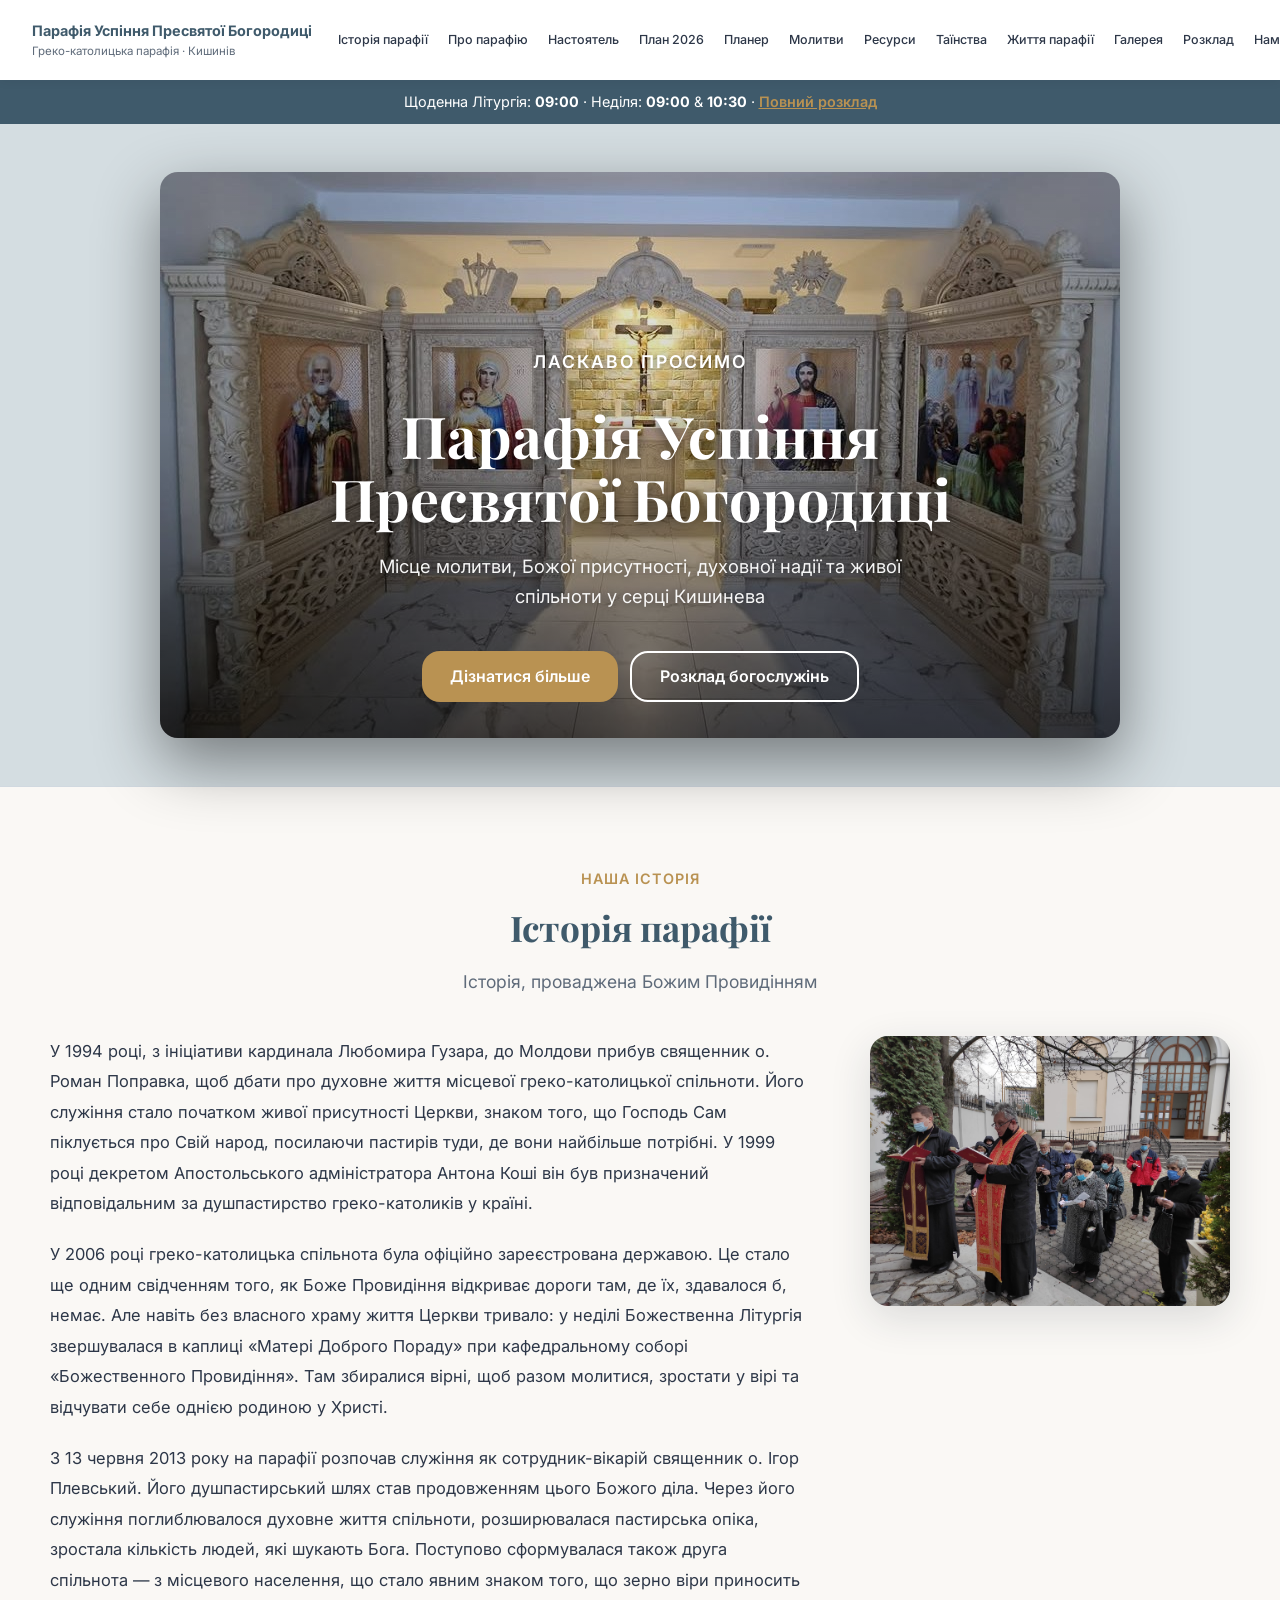
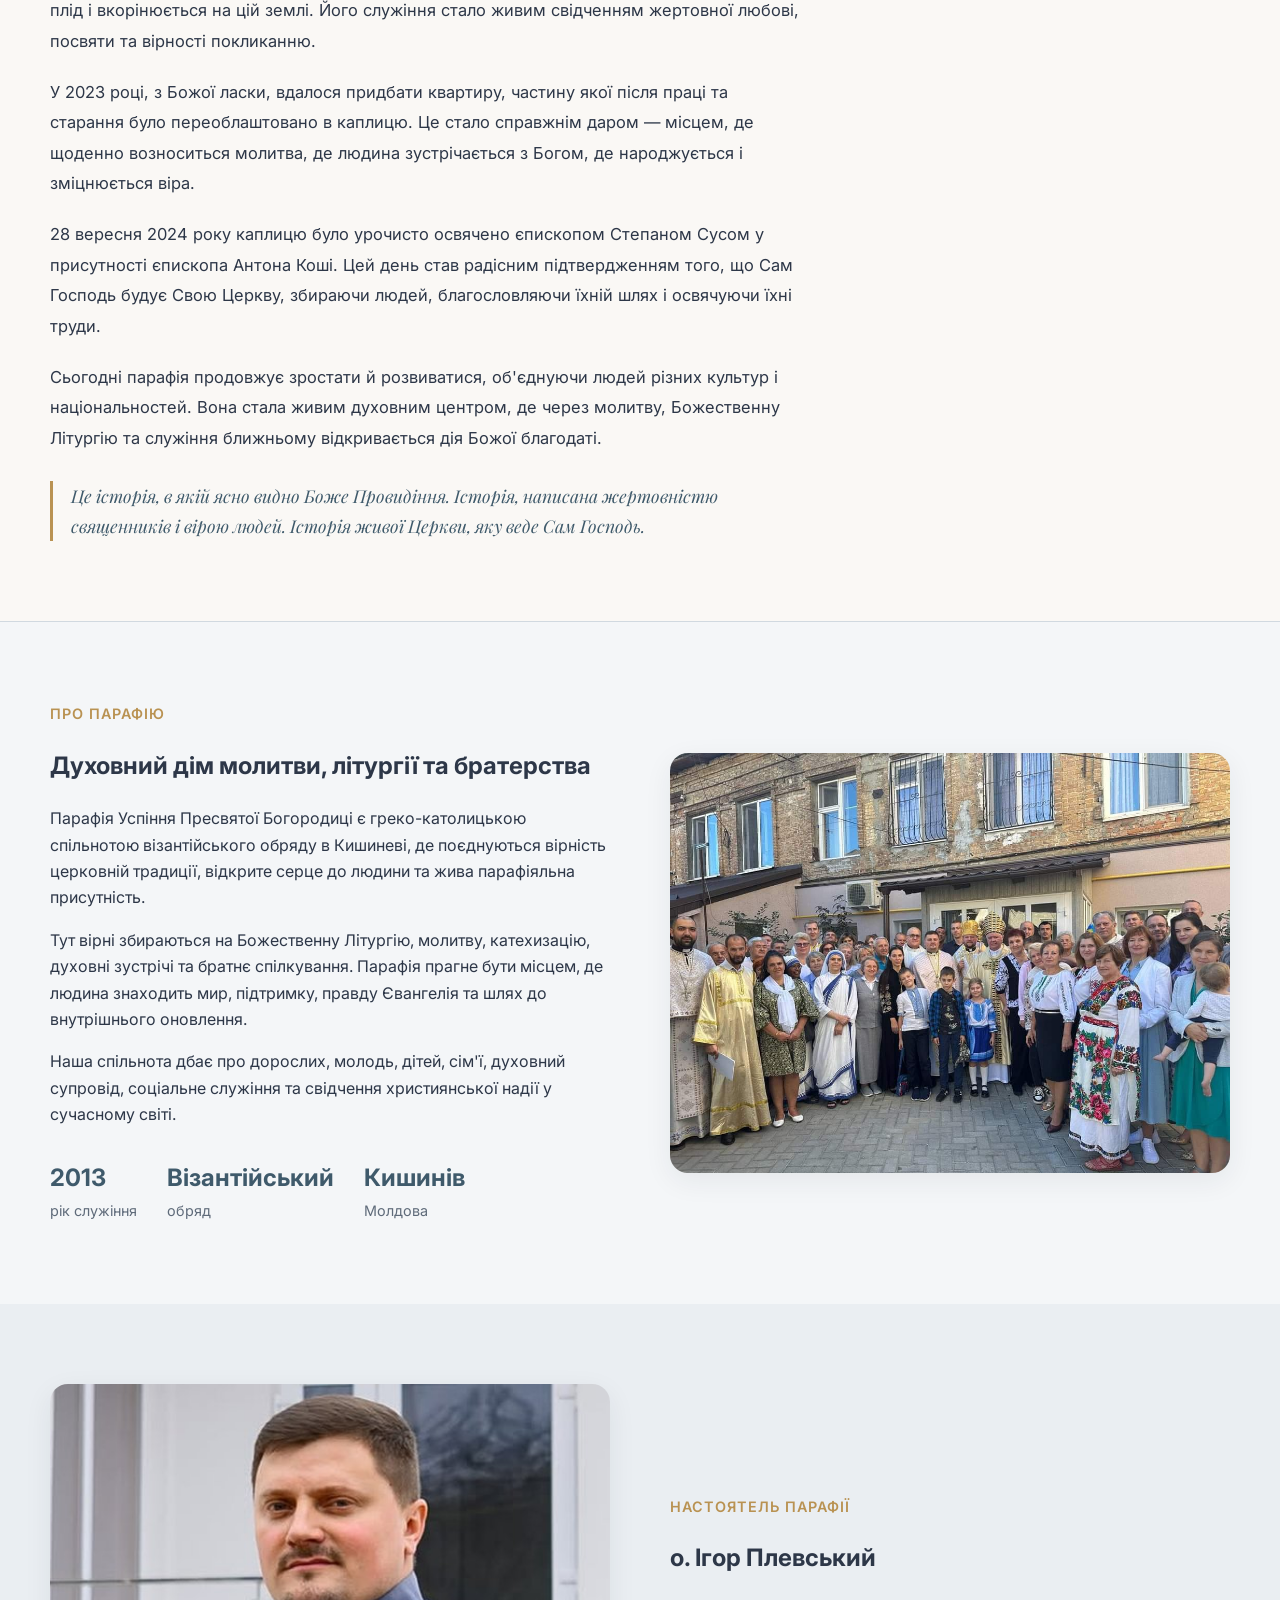
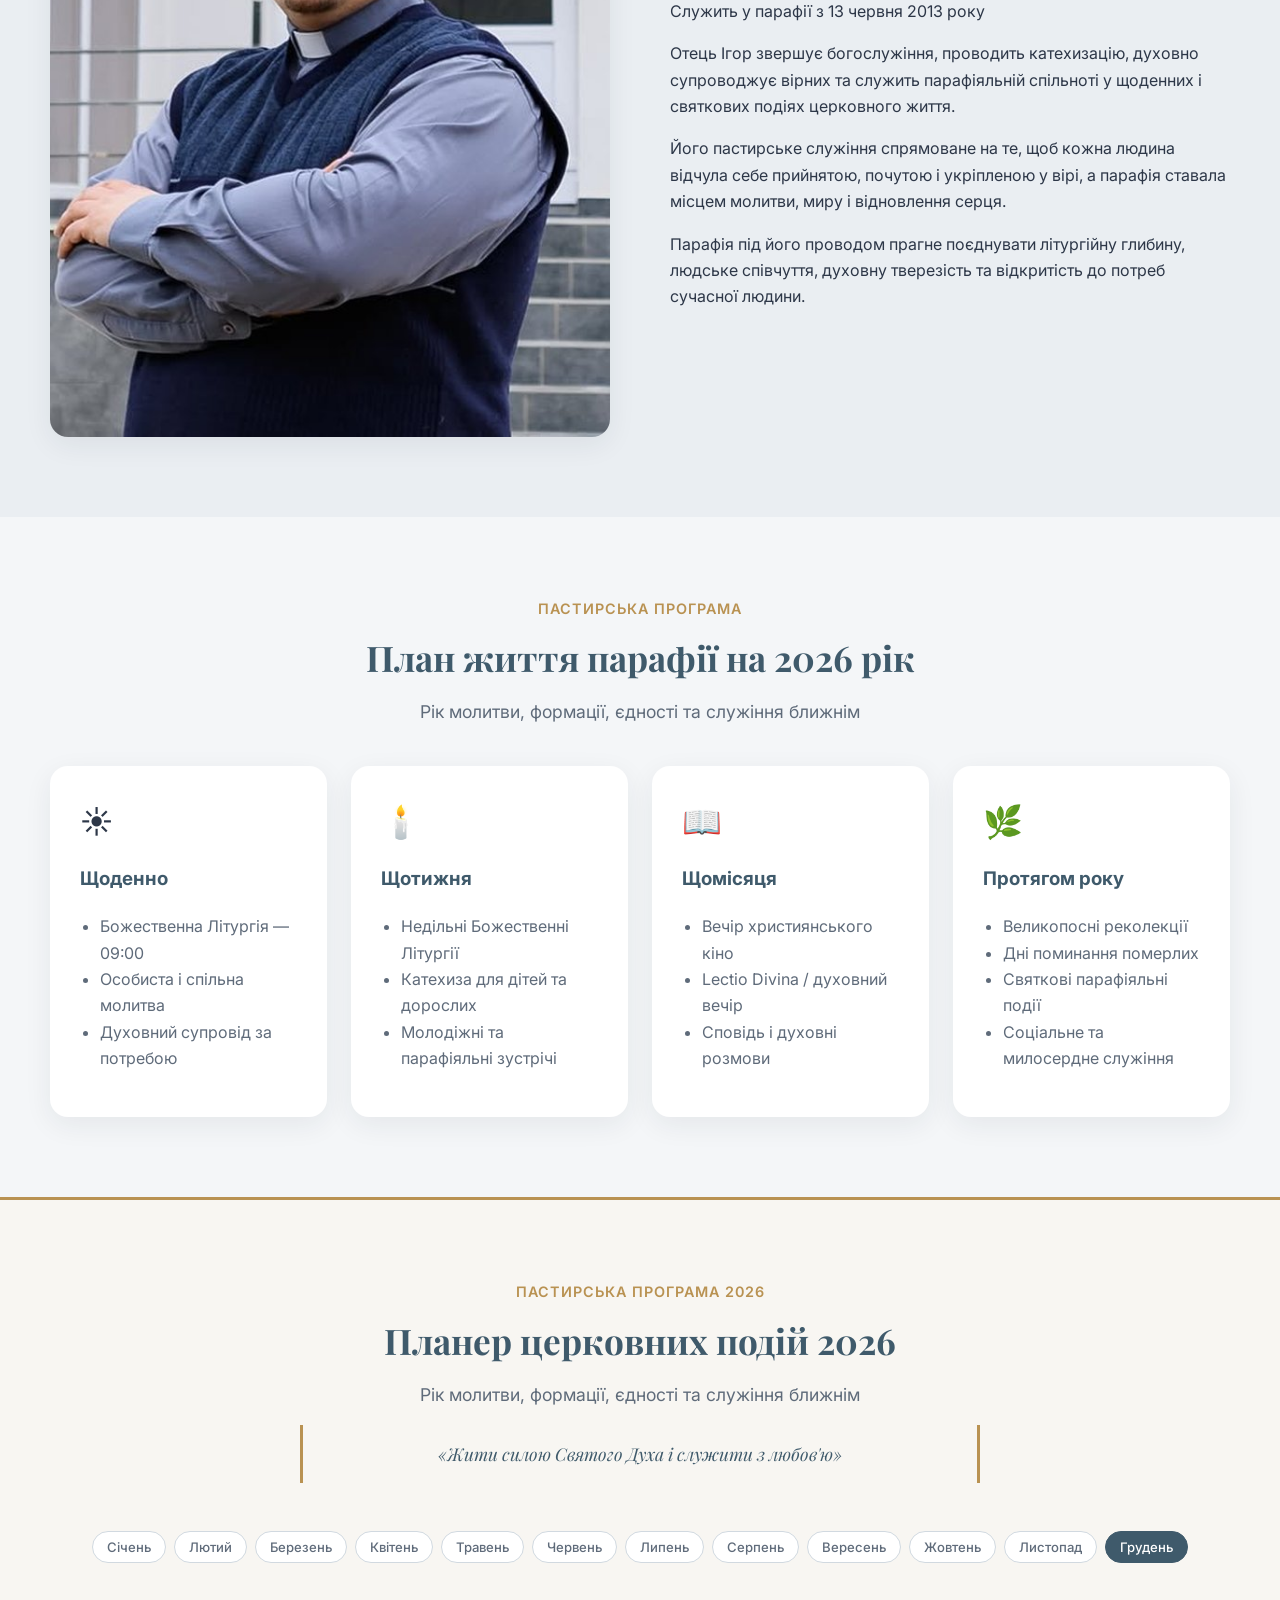
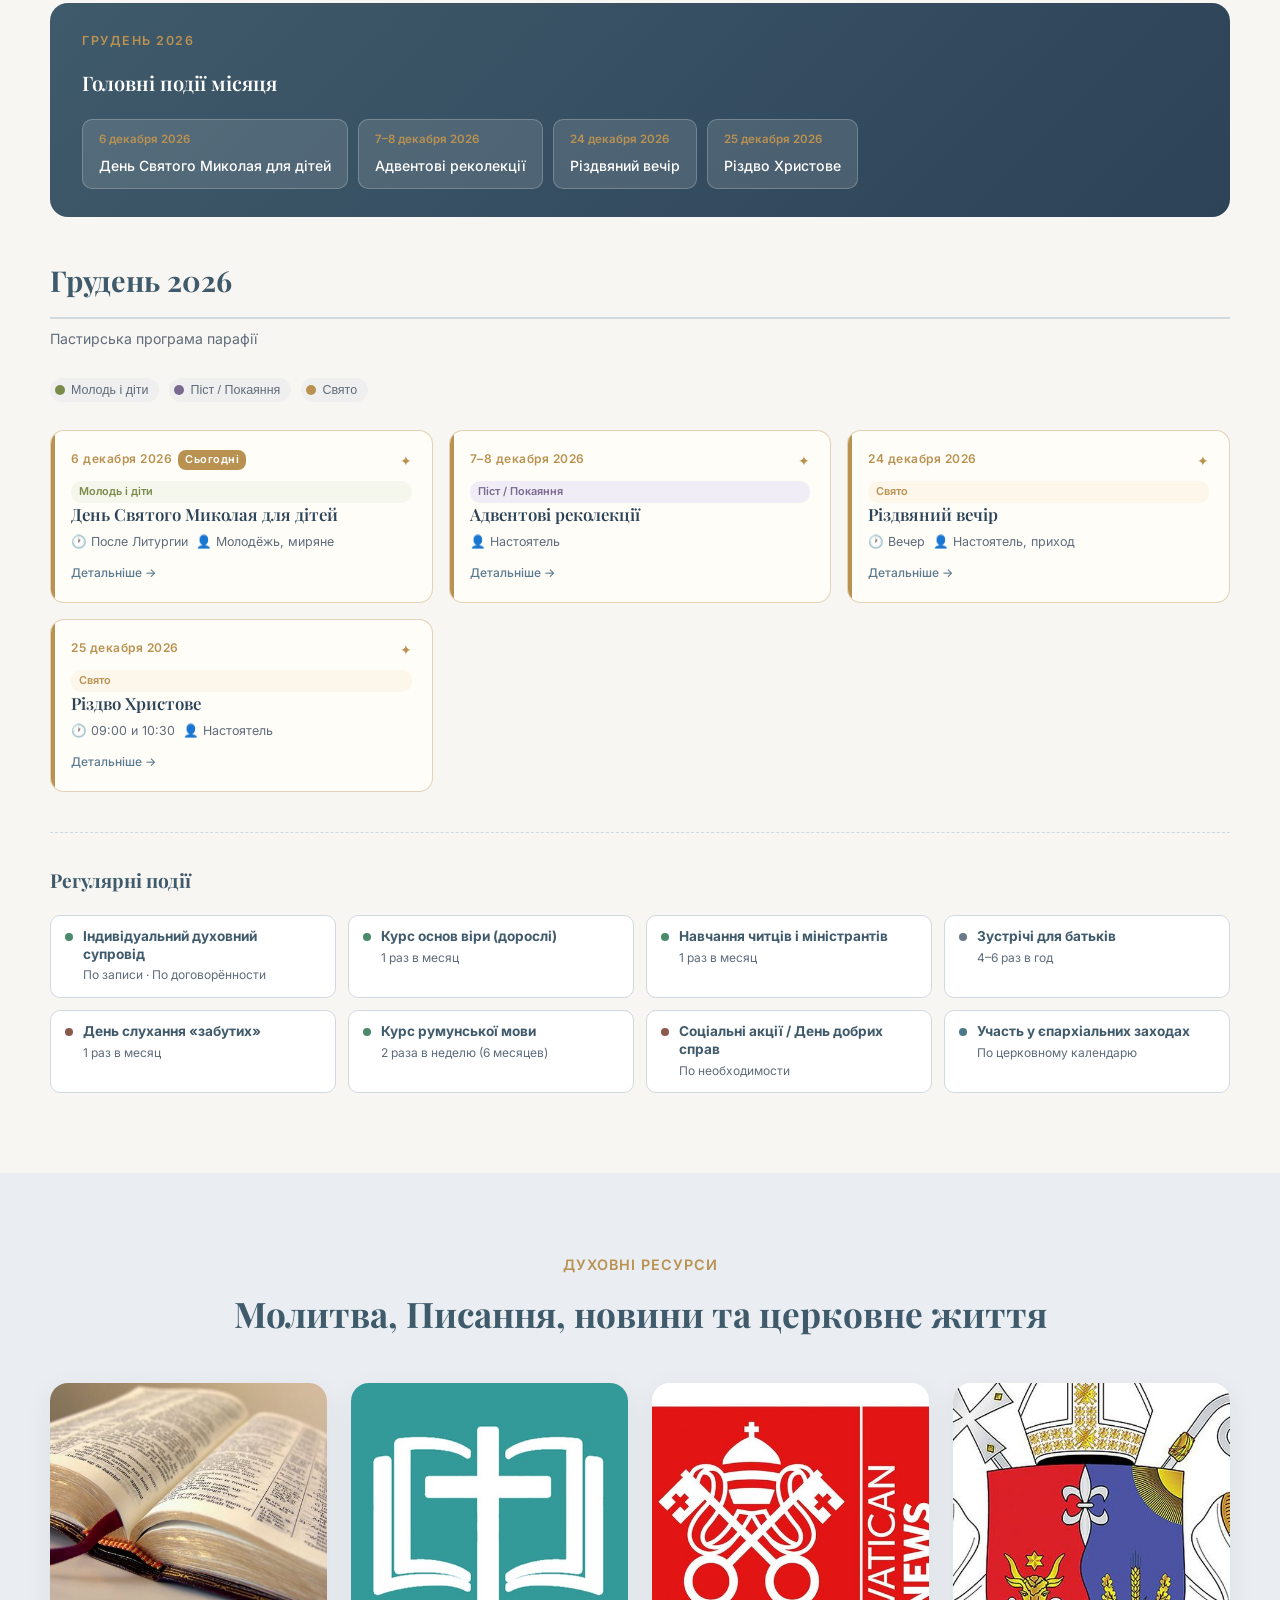
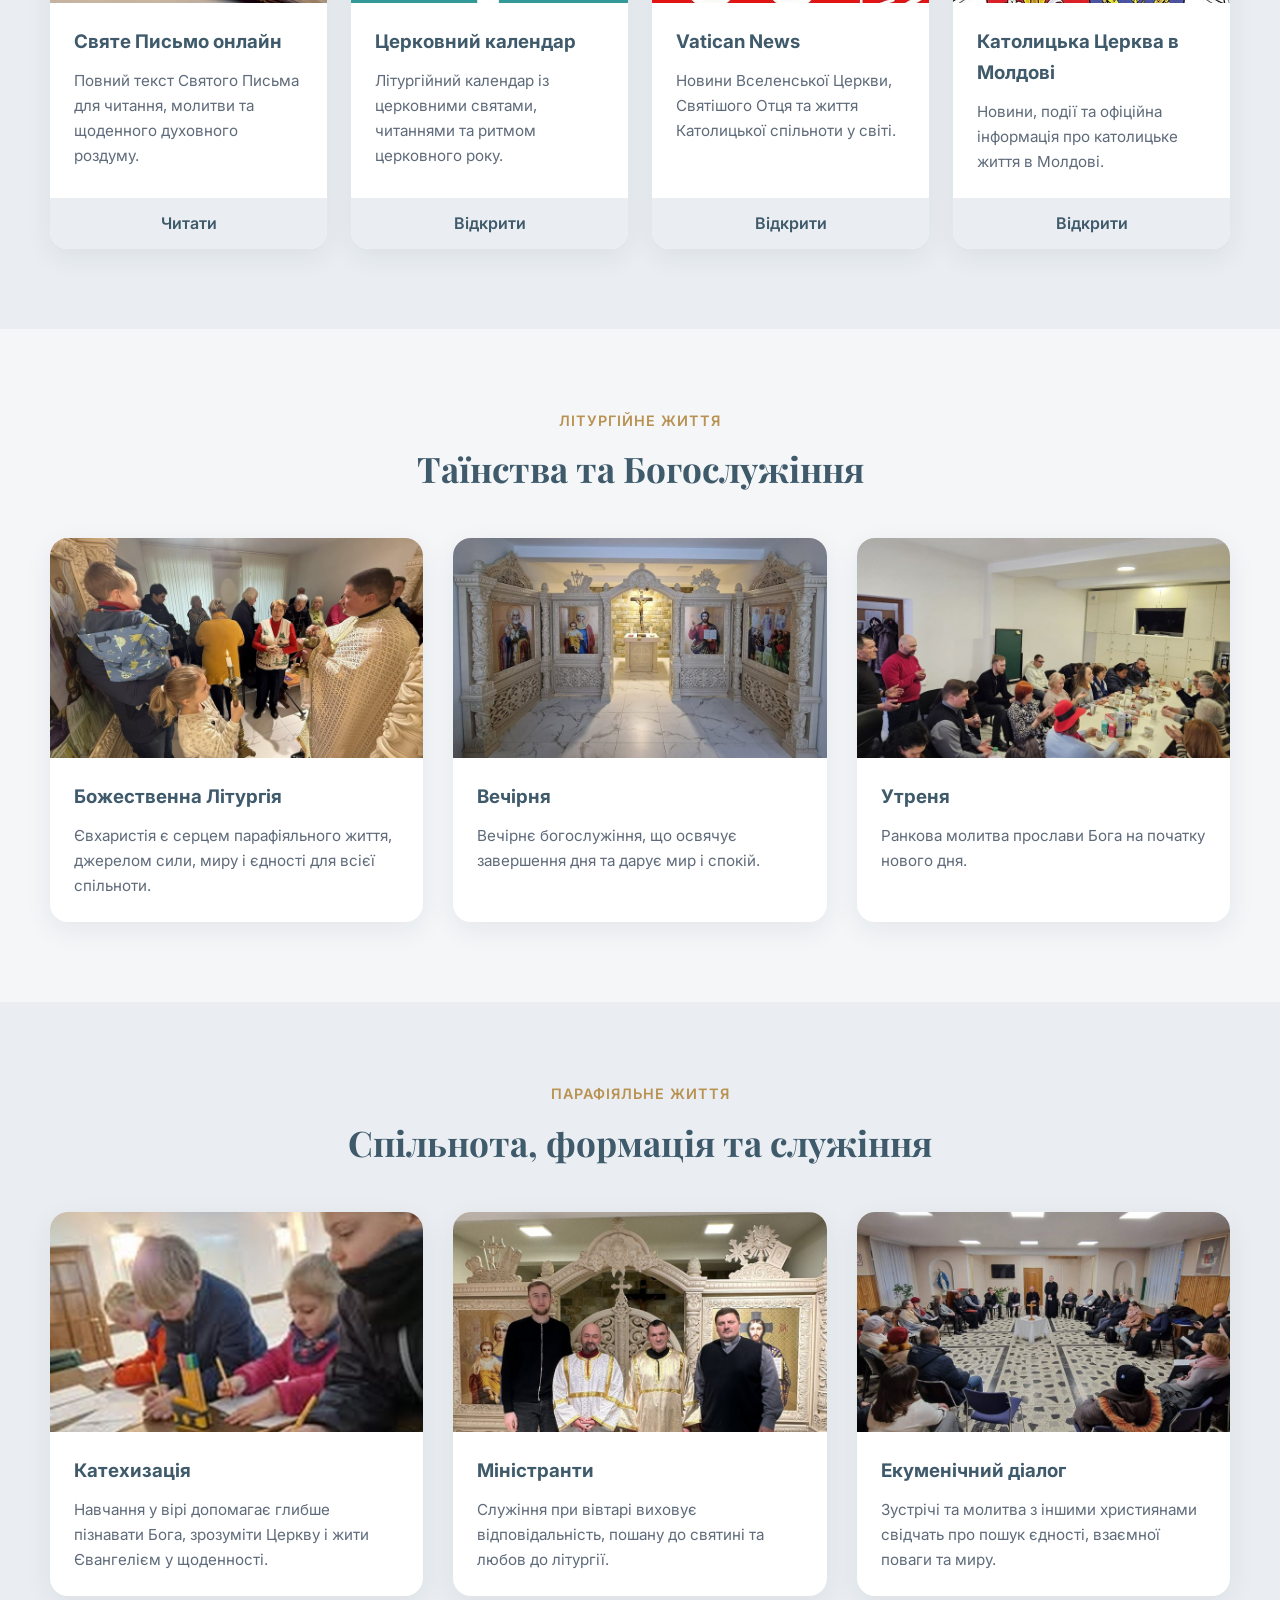
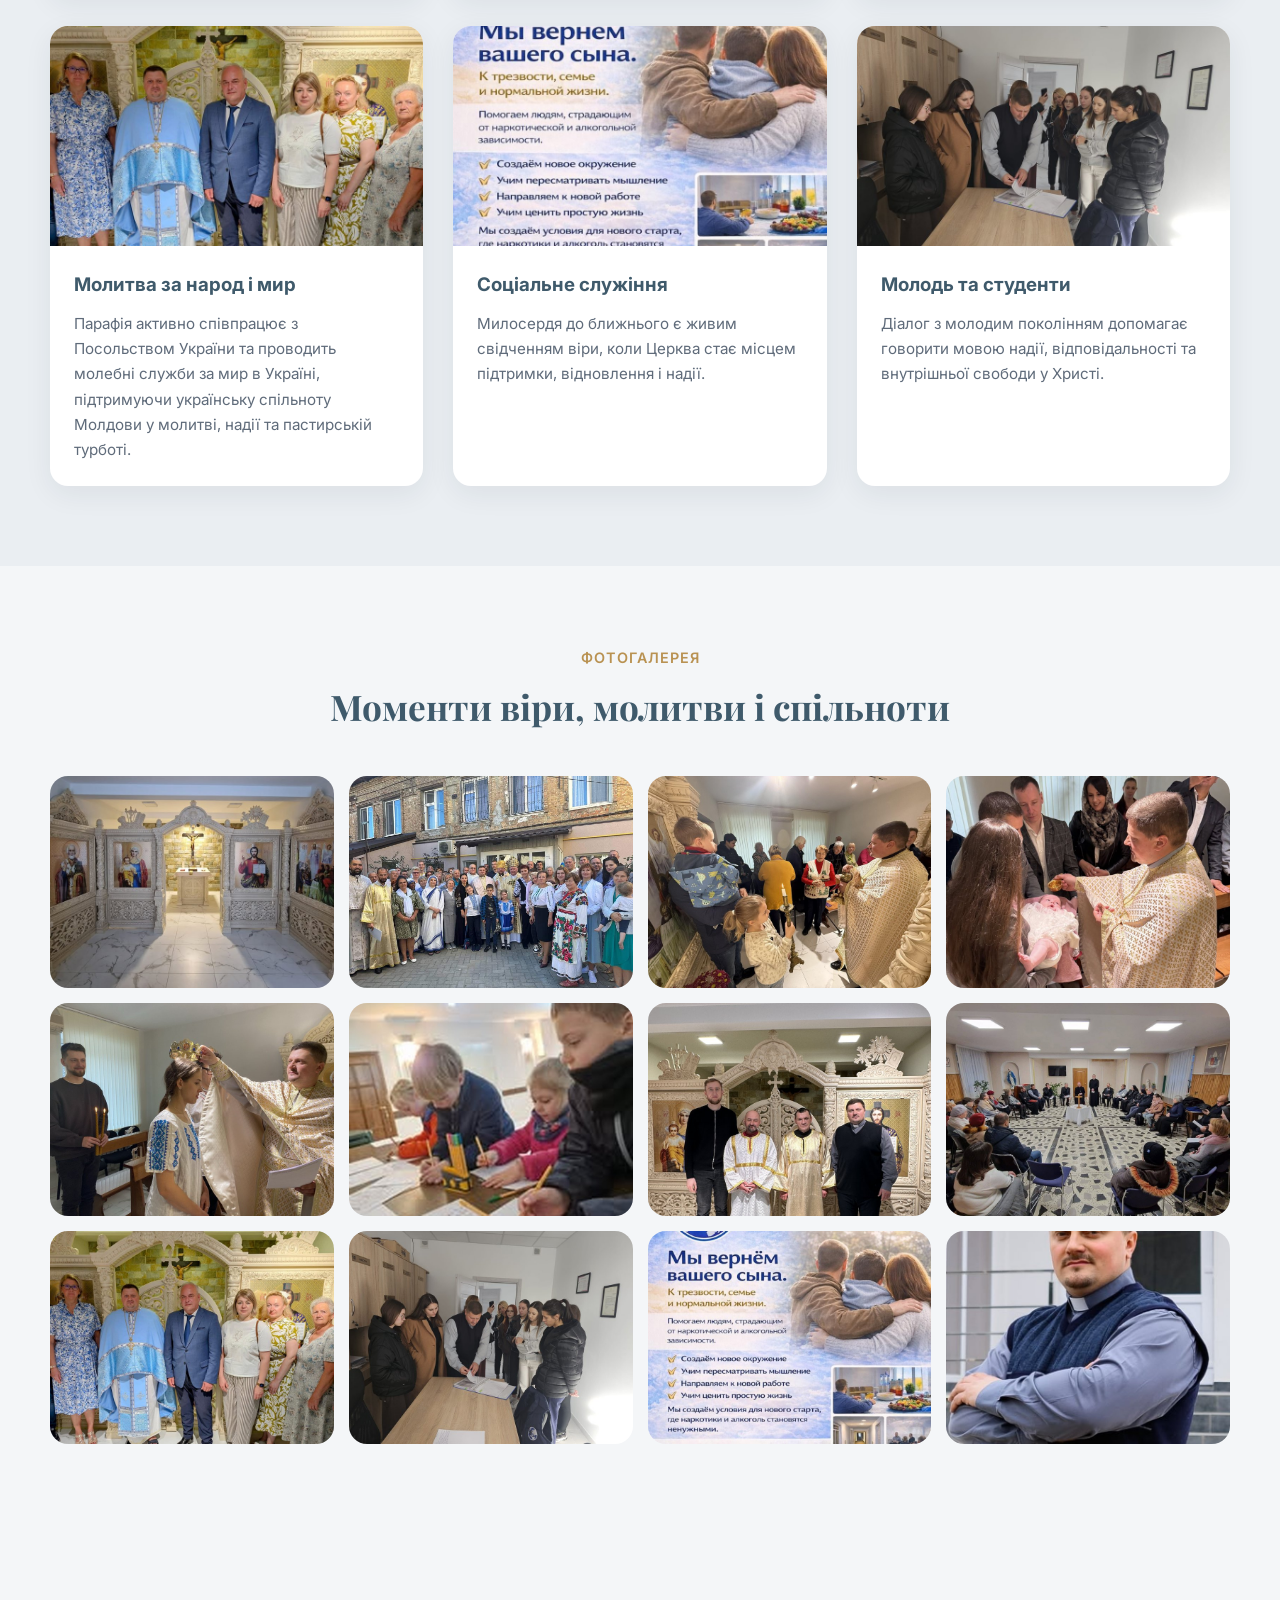
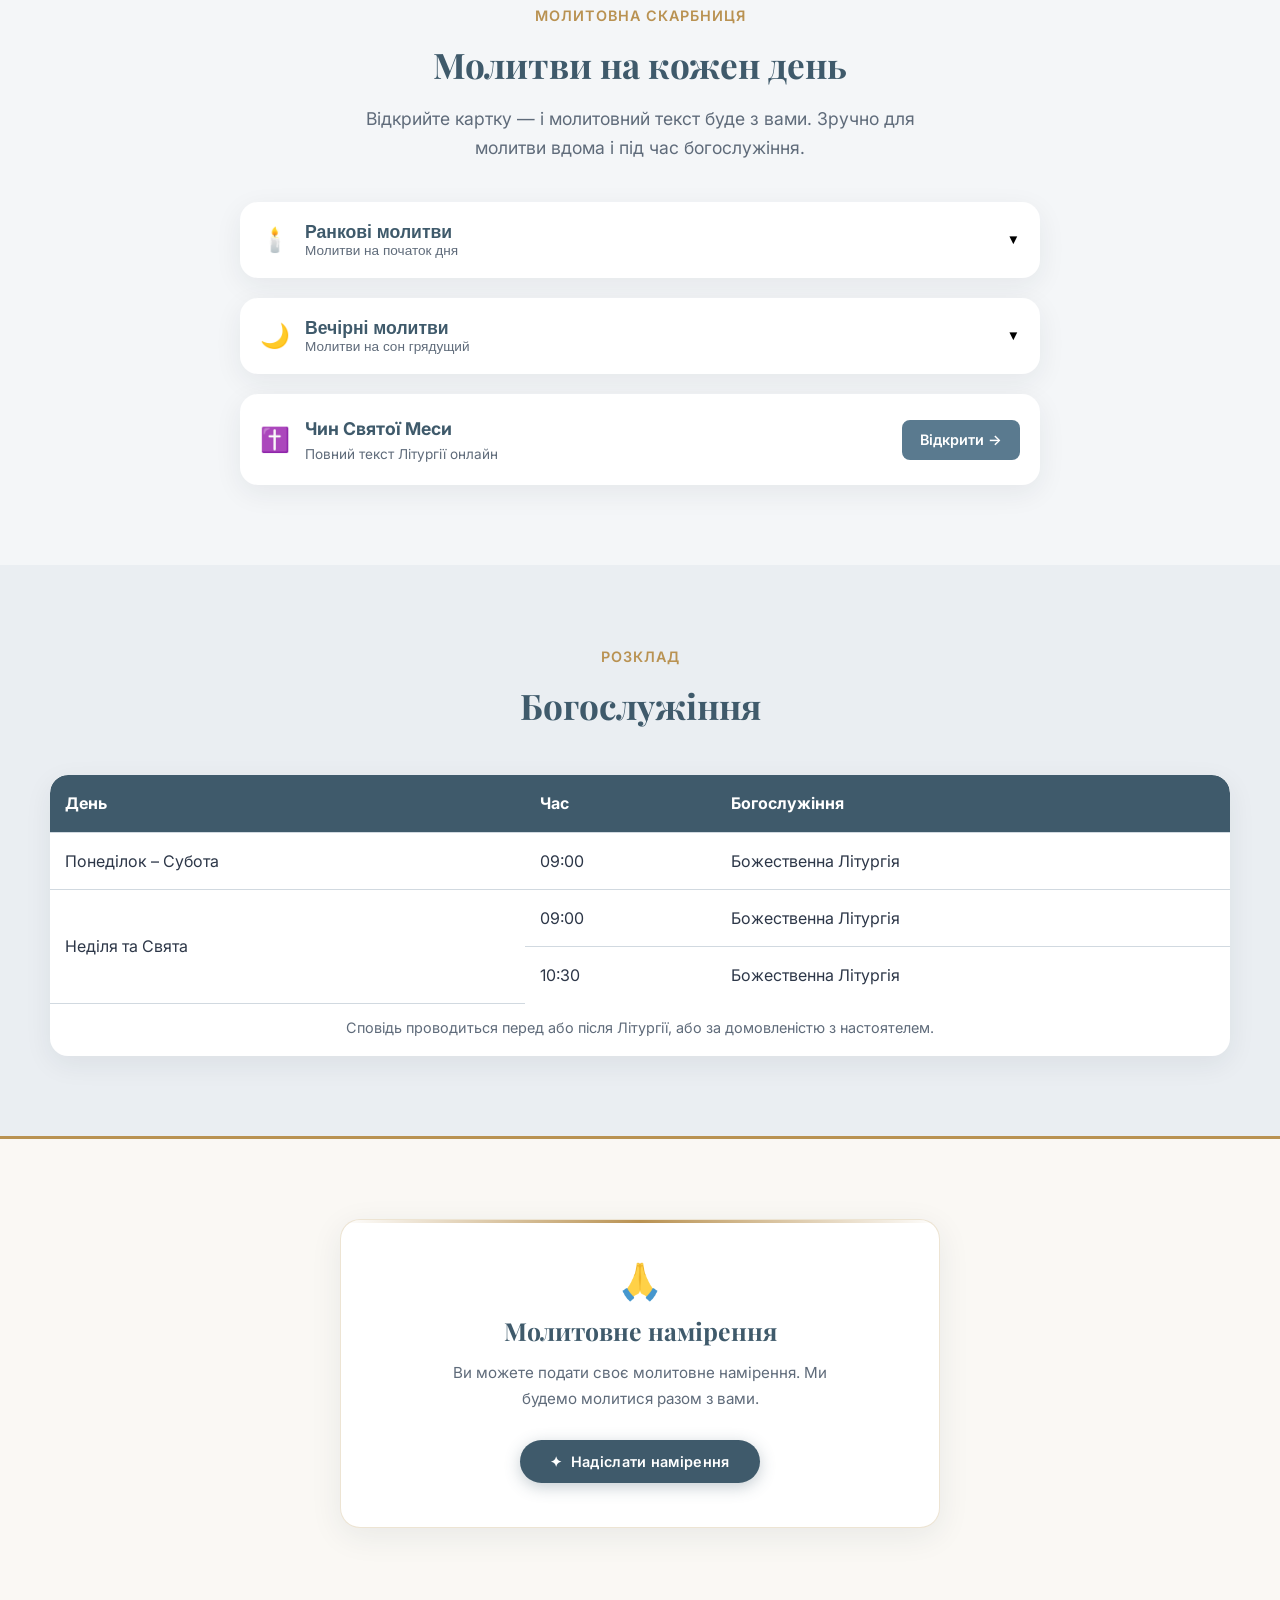
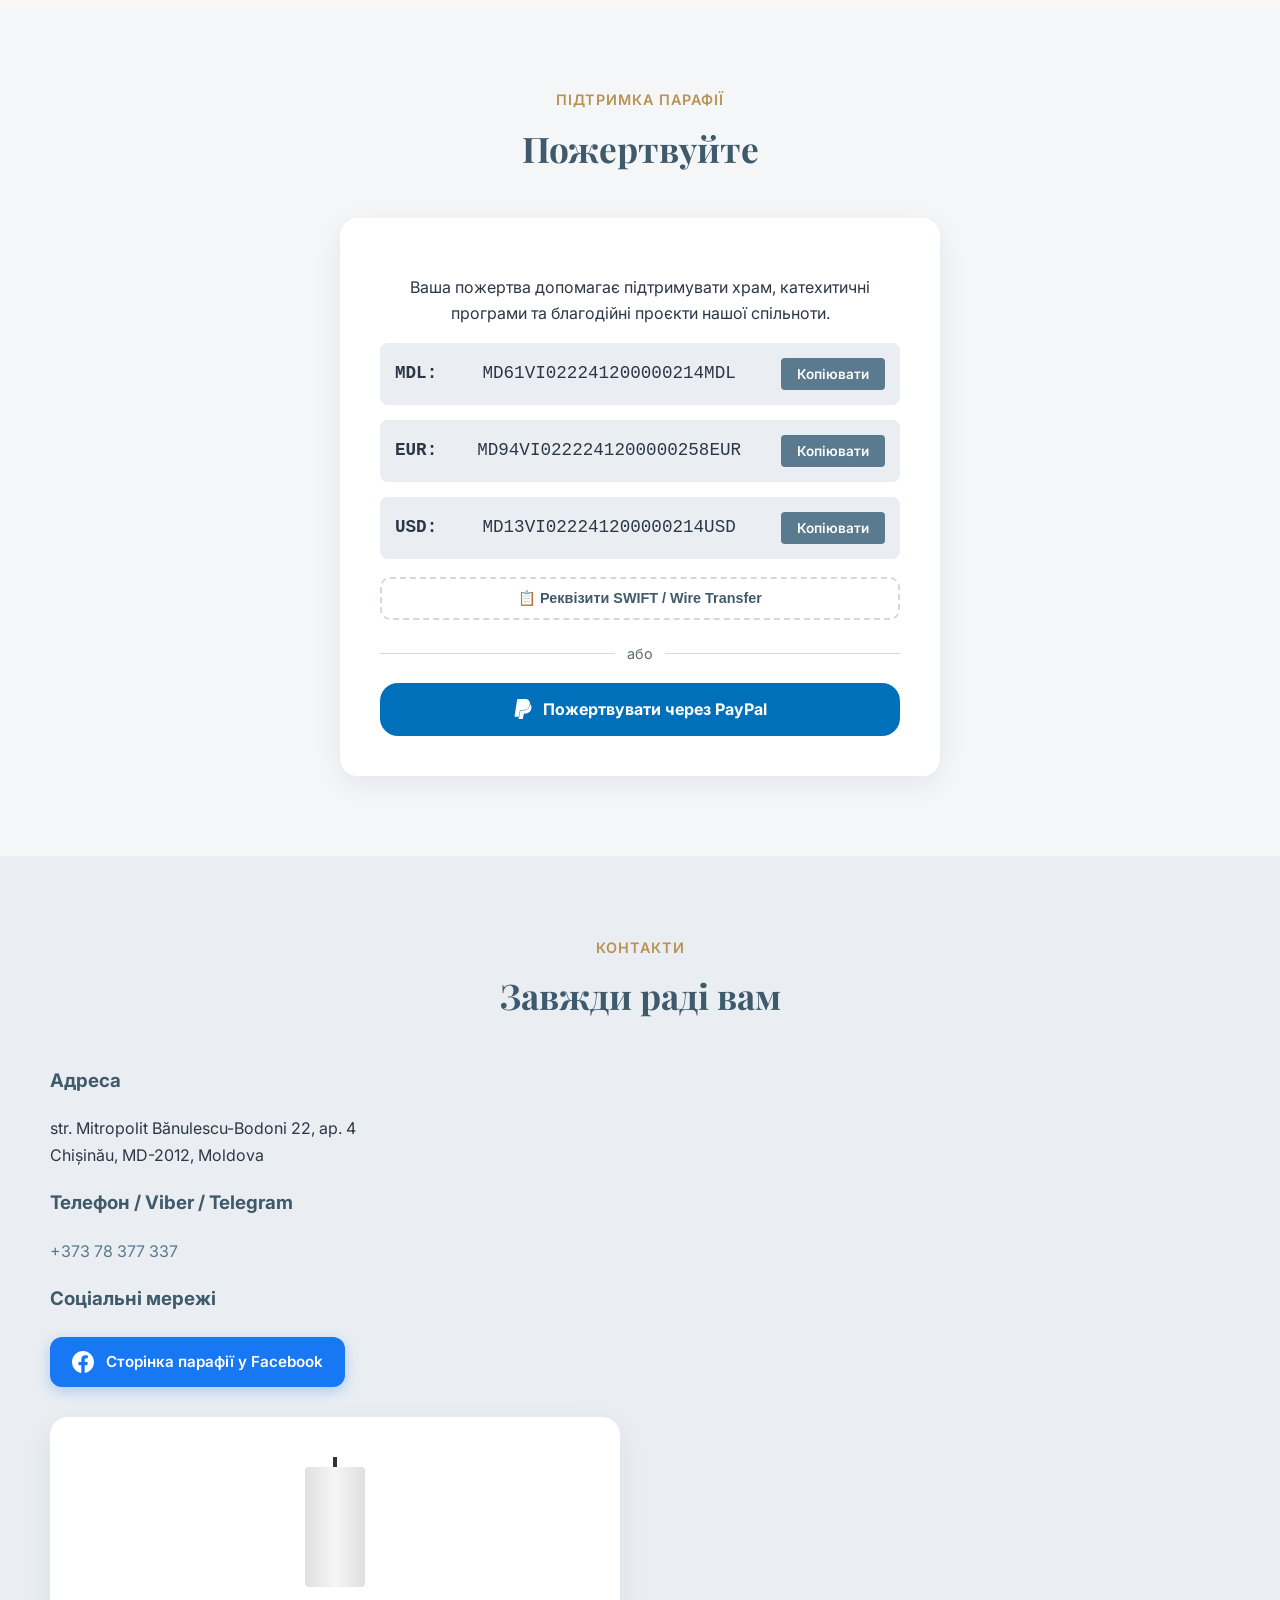
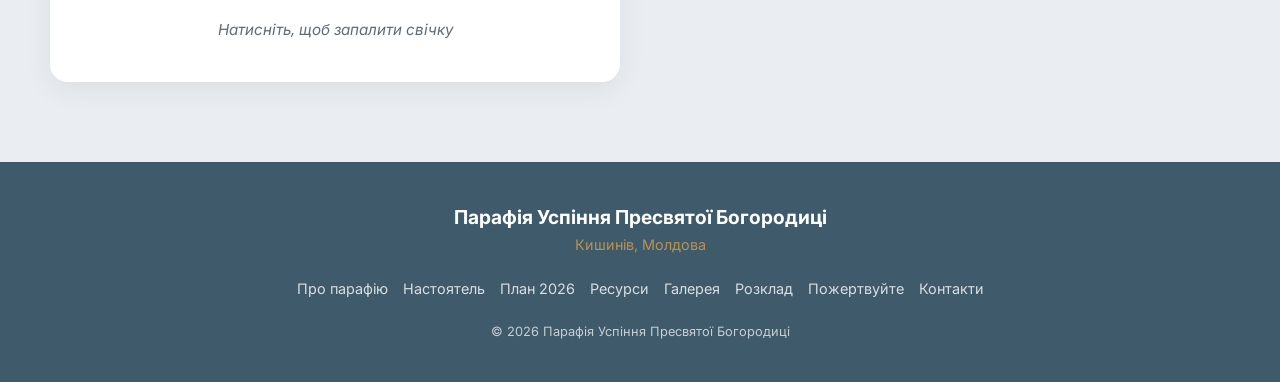
==== index.html @ e9de29ca "Add files via upload" ====
<!DOCTYPE html>
<html lang="uk">
<head>
  <meta charset="UTF-8" />
  <meta name="viewport" content="width=device-width, initial-scale=1.0" />

  <title>Греко-католицька парафія Успіння Пресвятої Богородиці | Кишинів</title>
  <meta name="description" content="Греко-католицька парафія Успіння Пресвятої Богородиці у Кишиневі (UGCC). Щоденна Літургія о 09:00, Таїнства, катехизація. вул. Бенулеску-Бодоні 22. Тел: +373 78 377 337." />
  <meta name="robots" content="index, follow, max-snippet:-1, max-image-preview:large, max-video-preview:-1" />
  <meta name="keywords" content="греко-католицька церква Кишинів, UGCC Chisinau, Ukrainian Greek Catholic Church Moldova, українська церква Кишинів, parish dormition chisinau, греко-католицька парафія Кишинів, Catholic church Chisinau" />
  <link rel="canonical" href="https://ugcc-moldova2026.pages.dev/" />

  <link rel="alternate" hreflang="uk"      href="https://ugcc-moldova2026.pages.dev/" />
  <link rel="alternate" hreflang="en"      href="https://ugcc-moldova2026.pages.dev/" />
  <link rel="alternate" hreflang="ru"      href="https://ugcc-moldova2026.pages.dev/" />
  <link rel="alternate" hreflang="x-default" href="https://ugcc-moldova2026.pages.dev/" />

  <meta property="og:type"        content="website" />
  <meta property="og:locale"      content="uk_UA" />
  <meta property="og:locale:alternate" content="en_US" />
  <meta property="og:locale:alternate" content="ru_RU" />
  <meta property="og:title"       content="Греко-католицька парафія Успіння | Кишинів" />
  <meta property="og:description" content="Греко-католицька парафія у серці Кишинева. Щоденна Літургія, Таїнства, жива спільнота. UGCC Chisinau." />
  <meta property="og:image"       content="https://ugcc-moldova2026.pages.dev/church-interior.jpeg" />
  <meta property="og:image:width"  content="1200" />
  <meta property="og:image:height" content="630" />
  <meta property="og:image:alt"   content="Інтер'єр храму Успіння Пресвятої Богородиці, Кишинів" />
  <meta property="og:url"         content="https://ugcc-moldova2026.pages.dev/" />
  <meta property="og:site_name"   content="Парафія Успіння — Кишинів" />

  <meta name="twitter:card"        content="summary_large_image" />
  <meta name="twitter:title"       content="Греко-католицька парафія Успіння | Кишинів" />
  <meta name="twitter:description" content="UGCC Chisinau — Greek Catholic Parish in the heart of Moldova. Daily Liturgy, Sacraments, community." />
  <meta name="twitter:image"       content="https://ugcc-moldova2026.pages.dev/church-interior.jpeg" />

  <meta name="theme-color" content="#4e3b22" />
  <meta name="google-site-verification" content="google696019cf5de45d47" />

  <link rel="preconnect" href="https://fonts.googleapis.com" />
  <link rel="preconnect" href="https://fonts.gstatic.com" crossorigin />
  <link href="https://fonts.googleapis.com/css2?family=Playfair+Display:wght@400;600;700&family=Inter:wght@300;400;500;600;700&display=swap" rel="stylesheet" />
  <link rel="stylesheet" href="style.css" />
  <link rel="stylesheet" href="planner-2026.css" />

  <link rel="icon" href="data:image/svg+xml,%3Csvg xmlns='http://www.w3.org/2000/svg' viewBox='0 0 32 32'%3E%3Crect width='32' height='32' rx='6' fill='%234e3b22'/%3E%3Crect x='14' y='4' width='4' height='24' fill='%23b99252'/%3E%3Crect x='6' y='11' width='20' height='4' fill='%23b99252'/%3E%3Crect x='10' y='21' width='12' height='3' rx='1' fill='%23b99252'/%3E%3C/svg%3E" type="image/svg+xml" />

  <script type="application/ld+json">
  {
    "@context": "https://schema.org",
    "@type": "Church",
    "name": "Парафія Успіння Пресвятої Богородиці",
    "alternateName": [
      "Parish of the Dormition of the Mother of God",
      "Приход Успения Пресвятой Богородицы",
      "UGCC Chisinau",
      "Greek Catholic Church Chisinau",
      "Greco-Catholic Parish Chișinău"
    ],
    "url": "https://ugcc-moldova2026.pages.dev/",
    "description": "Греко-католицька парафія візантійського обряду у Кишиневі. Щоденна Літургія о 09:00. Таїнства, катехизація, духовний супровід. Greek Catholic parish of the Byzantine rite in Chișinău, Moldova.",
    "address": {
      "@type": "PostalAddress",
      "streetAddress": "str. Mitropolit Bănulescu-Bodoni 22, ap. 4",
      "addressLocality": "Chișinău",
      "addressRegion": "Chișinău",
      "postalCode": "MD-2012",
      "addressCountry": "MD"
    },
    "geo": {
      "@type": "GeoCoordinates",
      "latitude": 47.0245,
      "longitude": 28.8322
    },
    "telephone": "+37378377337",
    "sameAs": [
      "https://www.facebook.com/profile.php?id=100088945821084"
    ],
    "image": "https://ugcc-moldova2026.pages.dev/church-interior.jpeg",
    "openingHours": ["Mo-Su 09:00-12:00"],
    "hasMap": "https://www.google.com/maps/search/?api=1&query=22+B%C4%83nulescu-Bodoni+Street+Chi%C8%99in%C4%83u+Moldova",
    "founder": { "@type": "Person", "name": "о. Ігор Плевський" },
    "foundingDate": "2013",
    "currenciesAccepted": "MDL",
    "priceRange": "Free"
  }
  </script>
  <link rel="stylesheet" href="prayer-intention.css" />
</head>
<body>

  <header id="site-header">
    <div class="header-inner">
      <a href="#hero" class="brand">
        <div class="brand-name" data-key="brandName">Парафія Успіння Пресвятої Богородиці</div>
        <div class="brand-sub" data-key="brandSub">Греко-католицька парафія · Кишинів</div>
      </a>

      <button class="burger" id="burgerBtn" onclick="toggleNav(); this.setAttribute('aria-expanded', document.getElementById('mainNav').classList.contains('active'))" aria-label="Меню" aria-expanded="false" aria-controls="mainNav">
        <span></span><span></span><span></span>
      </button>

      <nav class="main-nav" id="mainNav" aria-label="Головна навігація">
        <a href="#history"      data-key="navHistory"    onclick="closeNav()">Історія парафії</a>
        <a href="#about"        data-key="navAbout"      onclick="closeNav()">Про парафію</a>
        <a href="#priest"       data-key="navPriest"     onclick="closeNav()">Настоятель</a>
        <a href="#planner"      data-key="navPlanner"    onclick="closeNav()">План 2026</a>
        <a href="#calendar-2026" data-key="navCalendar" onclick="closeNav()">Планер</a>
        <a href="#prayer-cards" data-key="navPrayers"    onclick="closeNav()">Молитви</a>
        <a href="#resources"    data-key="navResources"  onclick="closeNav()">Ресурси</a>
        <a href="#sacraments"   data-key="navSacraments" onclick="closeNav()">Таїнства</a>
        <a href="#life"         data-key="navLife"       onclick="closeNav()">Життя парафії</a>
        <a href="#gallery"      data-key="navGallery"    onclick="closeNav()">Галерея</a>
        <a href="#schedule"     data-key="navSchedule"   onclick="closeNav()">Розклад</a>
        <a href="#prayer-intention-section" data-key="navIntention" onclick="closeNav()">Намерення</a>
        <a href="#donate"       data-key="navDonate"     onclick="closeNav()">Пожертвуйте</a>
        <a href="#contacts"     data-key="navContacts"   onclick="closeNav()">Контакти</a>
      </nav>

      <div class="header-right">
        <div class="lang-switcher" role="group" aria-label="Мова сайту">
          <button id="langBtnUA" class="lang-btn active" onclick="setLanguage('ua')" aria-label="Українська">UA</button>
          <button id="langBtnEN" class="lang-btn"        onclick="setLanguage('en')" aria-label="English">EN</button>
          <button id="langBtnRU" class="lang-btn"        onclick="setLanguage('ru')" aria-label="Русский">RU</button>
        </div>
        <a href="#contacts" class="header-cta" data-key="headerCta">Зв'язатись</a>
      </div>
    </div>
  </header>

  <div class="prayer-strip" role="note" aria-label="Розклад богослужінь">
    <div class="container">
      <span data-key="prayerStrip">Щоденна Літургія: <strong>09:00</strong> · Неділя: <strong>09:00</strong> & <strong>10:30</strong> · <a href="#schedule">Повний розклад</a></span>
    </div>
  </div>

  <main id="main-content">
    <section id="hero" aria-labelledby="hero-heading">
      <div class="hero-image-wrap">
        <img src="church-interior.jpeg" alt="Інтер'єр парафіяльного храму Успіння Пресвятої Богородиці у Кишиневі" class="hero-img" fetchpriority="high" width="1920" height="1080" />
        <div class="hero-overlay"></div>
        <div class="hero-content">
          <p class="hero-welcome" data-key="heroWelcome">Ласкаво просимо</p>
          <h1 id="hero-heading" class="hero-title" data-key="heroTitle">Парафія Успіння<br>Пресвятої Богородиці</h1>
          <p class="hero-subtitle" data-key="heroSubtitle">Місце молитви, Божої присутності, духовної надії та живої спільноти у серці Кишинева</p>
          <div class="hero-actions">
            <a href="#about"    class="btn-primary"        data-key="heroCta">Дізнатися більше</a>
            <a href="#schedule" class="btn-outline-white"  data-key="heroContact">Розклад богослужінь</a>
          </div>
        </div>
      </div>
    </section>

    <!-- ===== PARISH HISTORY ===== -->
    <section id="history" class="section history-parish" aria-labelledby="history-heading">
      <div class="container">
        <div class="section-header">
          <span class="section-label" data-key="historyLabel">Наша історія</span>
          <h2 id="history-heading" data-key="historyTitle">Історія парафії</h2>
          <p class="section-subtext" data-key="historySubtitle">Історія, проваджена Божим Провидінням</p>
        </div>
        <div class="history-prose-layout">
          <div class="history-prose-text" data-key="historyBody">
            <p>У 1994 році, з ініціативи кардинала Любомира Гузара, до Молдови прибув священник о. Роман Поправка, щоб дбати про духовне життя місцевої греко-католицької спільноти. Його служіння стало початком живої присутності Церкви, знаком того, що Господь Сам піклується про Свій народ, посилаючи пастирів туди, де вони найбільше потрібні. У 1999 році декретом Апостольського адміністратора Антона Коші він був призначений відповідальним за душпастирство греко-католиків у країні.</p>
            <p>У 2006 році греко-католицька спільнота була офіційно зареєстрована державою. Це стало ще одним свідченням того, як Боже Провидіння відкриває дороги там, де їх, здавалося б, немає. Але навіть без власного храму життя Церкви тривало: у неділі Божественна Літургія звершувалася в каплиці «Матері Доброго Пораду» при кафедральному соборі «Божественного Провидіння». Там збиралися вірні, щоб разом молитися, зростати у вірі та відчувати себе однією родиною у Христі.</p>
            <p>З 13 червня 2013 року на парафії розпочав служіння як сотрудник-вікарій священник о. Ігор Плевський. Його душпастирський шлях став продовженням цього Божого діла. Через його служіння поглиблювалося духовне життя спільноти, розширювалася пастирська опіка, зростала кількість людей, які шукають Бога. Поступово сформувалася також друга спільнота — з місцевого населення, що стало явним знаком того, що зерно віри приносить плід і вкорінюється на цій землі. Його служіння стало живим свідченням жертовної любові, посвяти та вірності покликанню.</p>
            <p>У 2023 році, з Божої ласки, вдалося придбати квартиру, частину якої після праці та старання було переоблаштовано в каплицю. Це стало справжнім даром — місцем, де щоденно возноситься молитва, де людина зустрічається з Богом, де народжується і зміцнюється віра.</p>
            <p>28 вересня 2024 року каплицю було урочисто освячено єпископом Степаном Сусом у присутності єпископа Антона Коші. Цей день став радісним підтвердженням того, що Сам Господь будує Свою Церкву, збираючи людей, благословляючи їхній шлях і освячуючи їхні труди.</p>
            <p>Сьогодні парафія продовжує зростати й розвиватися, об'єднуючи людей різних культур і національностей. Вона стала живим духовним центром, де через молитву, Божественну Літургію та служіння ближньому відкривається дія Божої благодаті.</p>
            <p class="history-final">Це історія, в якій ясно видно Боже Провидіння. Історія, написана жертовністю священників і вірою людей. Історія живої Церкви, яку веде Сам Господь.</p>
          </div>
          <div class="history-prose-image">
            <figure class="history-prose-figure">
              <img src="istoria.jpeg" alt="History of the parish" loading="lazy" width="520" height="700" />
            </figure>
          </div>
        </div>
      </div>
    </section>

    <section id="about" class="section" aria-labelledby="about-heading">
      <div class="container">
        <div class="two-col">
          <div class="two-col-text">
            <p class="section-label" data-key="aboutLabel">Про парафію</p>
            <h2 id="about-heading" data-key="aboutTitle">Духовний дім молитви, літургії та братерства</h2>
            <p data-key="aboutP1">Парафія Успіння Пресвятої Богородиці є греко-католицькою спільнотою візантійського обряду в Кишиневі, де поєднуються вірність церковній традиції, відкрите серце до людини та жива парафіяльна присутність.</p>
            <p data-key="aboutP2">Тут вірні збираються на Божественну Літургію, молитву, катехизацію, духовні зустрічі та братнє спілкування. Парафія прагне бути місцем, де людина знаходить мир, підтримку, правду Євангелія та шлях до внутрішнього оновлення.</p>
            <p data-key="aboutP3">Наша спільнота дбає про дорослих, молодь, дітей, сім'ї, духовний супровід, соціальне служіння та свідчення християнської надії у сучасному світі.</p>
            <div class="stats-row">
              <div class="stat-item">
                <strong>2013</strong>
                <span data-key="statYear">рік служіння</span>
              </div>
              <div class="stat-item">
                <strong data-key="statRite">Візантійський</strong>
                <span data-key="statRiteLabel">обряд</span>
              </div>
              <div class="stat-item">
                <strong data-key="statCityTitle">Кишинів</strong>
                <span data-key="statCity">Молдова</span>
              </div>
            </div>
          </div>
          <div class="two-col-image">
            <img src="toghether.jpeg" alt="Спільнота греко-католицької парафії Успіння у Кишиневі" loading="lazy" width="600" height="450" />
          </div>
        </div>
      </div>
    </section>

    <section id="priest" class="section section-alt" aria-labelledby="priest-heading">
      <div class="container">
        <div class="two-col two-col-rev">
          <div class="two-col-image priest-photo-wrap">
            <img src="fr-igor-plevschi.jpeg" alt="о. Ігор Плевський — настоятель греко-католицької парафії Успіння у Кишиневі" loading="lazy" width="500" height="600" />
          </div>
          <div class="two-col-text">
            <p class="section-label" data-key="priestLabel">Настоятель парафії</p>
            <h2 id="priest-heading" data-key="priestName">о. Ігор Плевський</h2>
            <p class="priest-since" data-key="priestSince">Служить у парафії з 13 червня 2013 року</p>
            <p data-key="priestP1">Отець Ігор звершує богослужіння, проводить катехизацію, духовно супроводжує вірних та служить парафіяльній спільноті у щоденних і святкових подіях церковного життя.</p>
            <p data-key="priestP2">Його пастирське служіння спрямоване на те, щоб кожна людина відчула себе прийнятою, почутою і укріпленою у вірі, а парафія ставала місцем молитви, миру і відновлення серця.</p>
            <p data-key="priestP3">Парафія під його проводом прагне поєднувати літургійну глибину, людське співчуття, духовну тверезість та відкритість до потреб сучасної людини.</p>
          </div>
        </div>
      </div>
    </section>

    <section id="planner" class="section" aria-labelledby="planner-heading">
      <div class="container">
        <div class="section-header">
          <p class="section-label" data-key="plannerLabel">Пастирська програма</p>
          <h2 id="planner-heading" data-key="plannerTitle">План життя парафії на 2026 рік</h2>
          <p class="section-subtext" data-key="plannerIntro">Рік молитви, формації, єдності та служіння ближнім</p>
        </div>
        <div class="planner-grid">
          <article class="planner-card">
            <span class="plan-icon" aria-hidden="true">☀️</span>
            <h3 data-key="plan1Title">Щоденно</h3>
            <ul>
              <li data-key="plan1a">Божественна Літургія — 09:00</li>
              <li data-key="plan1b">Особиста і спільна молитва</li>
              <li data-key="plan1c">Духовний супровід за потребою</li>
            </ul>
          </article>
          <article class="planner-card">
            <span class="plan-icon" aria-hidden="true">🕯️</span>
            <h3 data-key="plan2Title">Щотижня</h3>
            <ul>
              <li data-key="plan2a">Недільні Божественні Літургії</li>
              <li data-key="plan2b">Катехиза для дітей та дорослих</li>
              <li data-key="plan2c">Молодіжні та парафіяльні зустрічі</li>
            </ul>
          </article>
          <article class="planner-card">
            <span class="plan-icon" aria-hidden="true">📖</span>
            <h3 data-key="plan3Title">Щомісяця</h3>
            <ul>
              <li data-key="plan3a">Вечір християнського кіно</li>
              <li data-key="plan3b">Lectio Divina / духовний вечір</li>
              <li data-key="plan3c">Сповідь і духовні розмови</li>
            </ul>
          </article>
          <article class="planner-card">
            <span class="plan-icon" aria-hidden="true">🌿</span>
            <h3 data-key="plan4Title">Протягом року</h3>
            <ul>
              <li data-key="plan4a">Великопосні реколекції</li>
              <li data-key="plan4b">Дні поминання померлих</li>
              <li data-key="plan4c">Святкові парафіяльні події</li>
              <li data-key="plan4d">Соціальне та милосердне служіння</li>
            </ul>
          </article>
        </div>
      </div>
    </section>

    <!-- ===== ПЛАНЕР ЦЕРКОВНЫХ СОБЫТИЙ 2026 ===== -->
    <section id="calendar-2026" class="section section-alt" aria-labelledby="cal2026-heading">
      <div class="container">
        <div class="section-header">
          <p class="section-label">Пастирська програма 2026</p>
          <h2 id="cal2026-heading" style="font-family:'Playfair Display',serif;font-size:2.2rem;color:var(--primary-dark);margin:0 0 10px;">Планер церковних подій 2026</h2>
          <div class="cal-intro">
            <p class="section-subtext">Рік молитви, формації, єдності та служіння ближнім</p>
            <blockquote class="cal-intro-verse">
              «Жити силою Святого Духа і служити з любов'ю»
            </blockquote>
          </div>
        </div>

        <!-- Навігація по місяцях -->
        <nav class="cal-month-nav" id="calMonthNav" aria-label="Навігація по місяцях 2026"></nav>

        <!-- Головні події місяця -->
        <div class="cal-highlights" id="calHighlights" role="region" aria-label="Головні події місяця"></div>

        <!-- Заголовок месяца -->
        <div style="margin-bottom:20px;">
          <h3 id="calMonthTitle" class="cal-month-title"></h3>
          <p id="calMonthSubtitle" class="cal-month-subtitle"></p>
        </div>

        <!-- Легенда категорій -->
        <div class="cal-legend" id="calLegend" role="group" aria-label="Фільтр за категоріями"></div>

        <!-- Сетка событий -->
        <div class="cal-events-grid" id="calEventsGrid" role="list"></div>

        <!-- Регулярные события -->
        <div class="cal-recurring-section" id="calRecurringSection"></div>
      </div>
    </section>

    <!-- Модальное окно события -->
    <div class="cal-modal-overlay" id="calModalOverlay" role="dialog" aria-modal="true" aria-labelledby="calModalTitle">
      <div class="cal-modal">
        <div class="cal-modal-header">
          <p class="cal-modal-cat" id="calModalCat"></p>
          <h2 class="cal-modal-title" id="calModalTitle"></h2>
          <button class="cal-modal-close" aria-label="Закрити">✕</button>
        </div>
        <div class="cal-modal-body">
          <div class="cal-modal-rows" id="calModalRows"></div>
        </div>
      </div>
    </div>

    <section id="resources" class="section section-alt" aria-labelledby="resources-heading">
      <div class="container">
        <div class="section-header">
          <p class="section-label" data-key="resourcesLabel">Духовні ресурси</p>
          <h2 id="resources-heading" data-key="resourcesTitle">Молитва, Писання, новини та церковне життя</h2>
        </div>
        <div class="resources-grid">
          <article class="resource-card">
            <img src="biblia.jpeg" alt="Святе Письмо" class="resource-img" loading="lazy" width="400" height="250" />
            <div class="resource-body">
              <h3 data-key="bibleTitle">Святе Письмо онлайн</h3>
              <p data-key="bibleText">Повний текст Святого Письма для читання, молитви та щоденного духовного роздуму.</p>
            </div>
            <a href="https://ugcc.ua/library/bible/" target="_blank" rel="noopener noreferrer" class="resource-btn" data-key="bibleBtn">Читати</a>
          </article>
          <article class="resource-card">
            <img src="calendar.jpeg" alt="Церковний календар УГКЦ" class="resource-img" loading="lazy" width="400" height="250" />
            <div class="resource-body">
              <h3 data-key="calTitle">Церковний календар</h3>
              <p data-key="calText">Літургійний календар із церковними святами, читаннями та ритмом церковного року.</p>
            </div>
            <a href="https://prayer-service.pp.ua/#20260117&grid" target="_blank" rel="noopener noreferrer" class="resource-btn" data-key="calBtn">Відкрити</a>
          </article>
          <article class="resource-card">
            <img src="vaticannews.jpeg" alt="Vatican News" class="resource-img" loading="lazy" width="400" height="250" />
            <div class="resource-body">
              <h3 data-key="vatTitle">Vatican News</h3>
              <p data-key="vatText">Новини Вселенської Церкви, Святішого Отця та життя Католицької спільноти у світі.</p>
            </div>
            <a href="https://www.vaticannews.va/ru.html" target="_blank" rel="noopener noreferrer" class="resource-btn" data-key="vatBtn">Відкрити</a>
          </article>
          <article class="resource-card">
            <img src="catolicmd.jpeg" alt="Католицька Церква в Молдові" class="resource-img" loading="lazy" width="400" height="250" />
            <div class="resource-body">
              <h3 data-key="moldTitle">Католицька Церква в Молдові</h3>
              <p data-key="moldText">Новини, події та офіційна інформація про католицьке життя в Молдові.</p>
            </div>
            <a href="https://catolicmold.md/stiri" target="_blank" rel="noopener noreferrer" class="resource-btn" data-key="moldBtn">Відкрити</a>
          </article>
        </div>
      </div>
    </section>

    <section id="sacraments" class="section" aria-labelledby="sacraments-heading">
      <div class="container">
        <div class="section-header">
          <p class="section-label" data-key="sacramentsLabel">Літургійне життя</p>
          <h2 id="sacraments-heading" data-key="sacramentsTitle">Таїнства та Богослужіння</h2>
        </div>
        <div class="sacraments-grid">
          <article class="sacrament-card card">
            <div class="sacrament-img">
              <img src="sunday-liturgy.jpeg" alt="Божественна Літургія" loading="lazy" width="500" height="380" />
            </div>
            <div class="sacrament-body card-body">
              <h3 data-key="sac1Title">Божественна Літургія</h3>
              <p data-key="sac1Text">Євхаристія є серцем парафіяльного життя, джерелом сили, миру і єдності для всієї спільноти.</p>
            </div>
          </article>
          <article class="sacrament-card card">
            <div class="sacrament-img">
              <img src="church-interior.jpeg" alt="Вечірня" loading="lazy" width="500" height="380" />
            </div>
            <div class="sacrament-body card-body">
              <h3 data-key="sacVespersTitle">Вечірня</h3>
              <p data-key="sacVespersText">Вечірнє богослужіння, що освячує завершення дня та дарує мир і спокій.</p>
            </div>
          </article>
          <article class="sacrament-card card">
            <div class="sacrament-img">
              <img src="faith-life.jpeg" alt="Утреня" loading="lazy" width="500" height="380" />
            </div>
            <div class="sacrament-body card-body">
              <h3 data-key="sacMatinsTitle">Утреня</h3>
              <p data-key="sacMatinsText">Ранкова молитва прослави Бога на початку нового дня.</p>
            </div>
          </article>
        </div>
      </div>
    </section>

    <section id="life" class="section section-alt" aria-labelledby="life-heading">
      <div class="container">
        <div class="section-header">
          <p class="section-label" data-key="lifeLabel">Парафіяльне життя</p>
          <h2 id="life-heading" data-key="lifeTitle">Спільнота, формація та служіння</h2>
        </div>
        <div class="life-grid">
          <article class="life-card card">
            <div class="sacrament-img">
              <img src="catechesis.jpeg" alt="Катехизація" loading="lazy" width="500" height="380" />
            </div>
            <div class="life-body card-body">
              <h3 data-key="life1Title">Катехизація</h3>
              <p data-key="life1p">Навчання у вірі допомагає глибше пізнавати Бога, зрозуміти Церкву і жити Євангелієм у щоденності.</p>
            </div>
          </article>
          <article class="life-card card">
            <div class="sacrament-img">
              <img src="altar-servers-formation.jpeg" alt="Міністранти" loading="lazy" width="500" height="380" />
            </div>
            <div class="life-body card-body">
              <h3 data-key="life2Title">Міністранти</h3>
              <p data-key="life2p">Служіння при вівтарі виховує відповідальність, пошану до святині та любов до літургії.</p>
            </div>
          </article>
          <article class="life-card card">
            <div class="sacrament-img">
              <img src="ecumenical-meeting-moldova.jpeg" alt="Екуменічна зустріч" loading="lazy" width="500" height="380" />
            </div>
            <div class="life-body card-body">
              <h3 data-key="life3Title">Екуменічний діалог</h3>
              <p data-key="life3p">Зустрічі та молитва з іншими християнами свідчать про пошук єдності, взаємної поваги та миру.</p>
            </div>
          </article>
          <article class="life-card card">
            <div class="sacrament-img">
              <img src="embassy-of-ukraine-prayer.jpeg" alt="Молитва за мир" loading="lazy" width="500" height="380" />
            </div>
            <div class="life-body card-body">
              <h3 data-key="life4Title">Молитва за народ і мир</h3>
              <p data-key="life4p">Парафія активно співпрацює з Посольством України та проводить молебні служби за мир в Україні, підтримуючи українську спільноту Молдови у молитві, надії та пастирській турботі.</p>
            </div>
          </article>
          <article class="life-card card">
            <div class="sacrament-img">
              <img src="rehabilitation-program-presentation.jpeg" alt="Соціальне служіння" loading="lazy" width="500" height="380" />
            </div>
            <div class="life-body card-body">
              <h3 data-key="life5Title">Соціальне служіння</h3>
              <p data-key="life5p">Милосердя до ближнього є живим свідченням віри, коли Церква стає місцем підтримки, відновлення і надії.</p>
            </div>
          </article>
          <article class="life-card card">
            <div class="sacrament-img">
              <img src="student-lecture-usm.jpeg" alt="Молодіжні зустрічі" loading="lazy" width="500" height="380" />
            </div>
            <div class="life-body card-body">
              <h3 data-key="life6Title">Молодь та студенти</h3>
              <p data-key="life6p">Діалог з молодим поколінням допомагає говорити мовою надії, відповідальності та внутрішньої свободи у Христі.</p>
            </div>
          </article>
        </div>
      </div>
    </section>

    <section id="gallery" class="section" aria-labelledby="gallery-heading">
      <div class="container">
        <div class="section-header">
          <p class="section-label" data-key="galleryLabel">Фотогалерея</p>
          <h2 id="gallery-heading" data-key="galleryTitle">Моменти віри, молитви і спільноти</h2>
        </div>
        <div class="gallery-grid">
          <div class="gallery-item" tabindex="0" role="button" data-src="church-interior.jpeg" data-ua="Світло храму і тиша молитви" data-en="The Light of the Church and the Silence of Prayer" data-ru="Свет храма и тишина молитвы">
            <img src="church-interior.jpeg" alt="Інтер'єр храму — світло і молитва" loading="lazy" width="400" height="300" />
            <div class="gallery-caption">Світло храму і тиша молитви</div>
          </div>
          <div class="gallery-item" tabindex="0" role="button" data-src="toghether.jpeg" data-ua="Урочистість церковної єдності" data-en="The Solemnity of Church Unity" data-ru="Торжество церковного единства">
            <img src="toghether.jpeg" alt="Єдність парафіяльної спільноти" loading="lazy" width="400" height="300" />
            <div class="gallery-caption">Урочистість церковної єдності</div>
          </div>
          <div class="gallery-item" tabindex="0" role="button" data-src="sunday-liturgy.jpeg" data-ua="Євхаристійна радість спільноти" data-en="The Eucharistic Joy of Community" data-ru="Евхаристическая радость общины">
            <img src="sunday-liturgy.jpeg" alt="Недільна Літургія" loading="lazy" width="400" height="300" />
            <div class="gallery-caption">Євхаристійна радість спільноти</div>
          </div>
          <div class="gallery-item" tabindex="0" role="button" data-src="baptism.jpeg" data-ua="Нове життя у Христі" data-en="New Life in Christ" data-ru="Новая жизнь во Христе">
            <img src="baptism.jpeg" alt="Таїнство Хрещення" loading="lazy" width="400" height="300" />
            <div class="gallery-caption">Нове життя у Христі</div>
          </div>
          <div class="gallery-item" tabindex="0" role="button" data-src="marriage.jpeg" data-ua="Благословення родинної любові" data-en="The Blessing of Family Love" data-ru="Благословение семейной любви">
            <img src="marriage.jpeg" alt="Таїнство Подружжя" loading="lazy" width="400" height="300" />
            <div class="gallery-caption">Благословення родинної любові</div>
          </div>
          <div class="gallery-item" tabindex="0" role="button" data-src="catechesis.jpeg" data-ua="Навчання, що веде до віри" data-en="Learning That Leads to Faith" data-ru="Обучение, ведущее к вере">
            <img src="catechesis.jpeg" alt="Катехизація" loading="lazy" width="400" height="300" />
            <div class="gallery-caption">Навчання, що веде до віри</div>
          </div>
          <div class="gallery-item" tabindex="0" role="button" data-src="altar-servers-formation.jpeg" data-ua="Молодість у служінні Богові" data-en="Youth in Service to God" data-ru="Молодость в служении Богу">
            <img src="altar-servers-formation.jpeg" alt="Міністранти" loading="lazy" width="400" height="300" />
            <div class="gallery-caption">Молодість у служінні Богові</div>
          </div>
          <div class="gallery-item" tabindex="0" role="button" data-src="ecumenical-meeting-moldova.jpeg" data-ua="Шукати єдність у Христі" data-en="Seeking Unity in Christ" data-ru="Искать единство во Христе">
            <img src="ecumenical-meeting-moldova.jpeg" alt="Екуменічна зустріч" loading="lazy" width="400" height="300" />
            <div class="gallery-caption">Шукати єдність у Христі</div>
          </div>
          <div class="gallery-item" tabindex="0" role="button" data-src="embassy-of-ukraine-prayer.jpeg" data-ua="Молитва за народ і мир" data-en="Prayer for People and Peace" data-ru="Молитва за народ и мир">
            <img src="embassy-of-ukraine-prayer.jpeg" alt="Молитва за мир в Україні" loading="lazy" width="400" height="300" />
            <div class="gallery-caption">Молитва за народ і мир</div>
          </div>
          <div class="gallery-item" tabindex="0" role="button" data-src="student-lecture-usm.jpeg" data-ua="Слово для нового покоління" data-en="A Word for the New Generation" data-ru="Слово для нового поколения">
            <img src="student-lecture-usm.jpeg" alt="Молодіжна зустріч" loading="lazy" width="400" height="300" />
            <div class="gallery-caption">Слово для нового покоління</div>
          </div>
          <div class="gallery-item" tabindex="0" role="button" data-src="rehabilitation-program-presentation.jpeg" data-ua="Милосердя, що повертає надію" data-en="Mercy That Restores Hope" data-ru="Милосердие, возвращающее надежду">
            <img src="rehabilitation-program-presentation.jpeg" alt="Соціальне служіння" loading="lazy" width="400" height="300" />
            <div class="gallery-caption">Милосердя, що повертає надію</div>
          </div>
          <div class="gallery-item" tabindex="0" role="button" data-src="fr-igor-plevschi.jpeg" data-ua="Жива родина віри" data-en="A Living Family of Faith" data-ru="Живая семья веры">
            <img src="fr-igor-plevschi.jpeg" alt="Парафіяльна спільнота" loading="lazy" width="400" height="300" />
            <div class="gallery-caption">Жива родина віри</div>
          </div>
        </div>
      </div>
    </section>

    <section id="prayer-cards" class="section" aria-labelledby="prayer-cards-heading">
      <div class="container">
        <div class="section-header">
          <p class="section-label" data-key="prayerCardsLabel">Молитовна скарбниця</p>
          <h2 id="prayer-cards-heading" data-key="prayerCardsTitle">Молитви на кожен день</h2>
          <p class="section-subtext" data-key="prayerCardsSubtext">Відкрийте картку — і молитовний текст буде з вами. Зручно для молитви вдома і під час богослужіння.</p>
        </div>

        <div class="prayer-cards-grid">

          <article class="prayer-card" data-card="morning">
            <button class="prayer-card-trigger" onclick="togglePrayerCard('morning')" aria-expanded="false" aria-controls="card-morning">
              <span class="prayer-card-icon" aria-hidden="true">🕯️</span>
              <div class="prayer-card-meta">
                <h3 data-key="cardMorningTitle">Ранкові молитви</h3>
                <p data-key="cardMorningDesc">Молитви на початок дня</p>
              </div>
              <span class="prayer-card-arrow" aria-hidden="true">▼</span>
            </button>
            <div class="prayer-card-panel" id="card-morning" role="region" aria-label="Ранкові молитви">
              <div class="prayer-reading-toolbar">
                <button class="font-size-btn" onclick="changeFontSize('morning', 1)" aria-label="Збільшити шрифт">А+</button>
                <button class="font-size-btn" onclick="changeFontSize('morning', -1)" aria-label="Зменшити шрифт">А−</button>
              </div>
              <div class="prayer-text prayer-scroll" id="text-morning" data-key="morningPrayerText">
                <h4>Ранкові молитви</h4>
                <p class="prayer-rubric">Прокинувшись, стань благоговійно, уяви себе перед лицем Бога і з почуттям кажи:</p>
                <p><strong>В ім'я Отця і Сина і Святого Духа. Амінь.</strong></p>
                <p>Господи Ісусе Христе, Сину Божий, молитвами Пречистої Твоєї Матері і всіх святих, помилуй мене грішного (грішну).</p>

                <p class="prayer-rubric">Ранкове славослів'я</p>
                <p>Прославляю Тебе, Боже мій, і люблю Тебе всім серцем. Дякую Тобі за те, що Ти створив мене, зробив мене християнином і зберіг від смерті цієї ночі. Тобі віддаю всі мої сьогоднішні вчинки — нехай вони будуть Тобі угодні і слугують Твоїй славі. Збережи мене від гріха і всякого зла. Нехай благодать Твоя завжди перебуває зі мною і моїми близькими. Амінь.</p>

                <p class="prayer-rubric">Прохання добре прожити цей день</p>
                <p>Господи, Боже Всемогутній, Ти дозволив мені дожити до нового дня: зміцни мене благодаттю Твоєю. Допоможи мені сьогодні в кожному ближньому побачити гідність дітей Божих і вміти виявити їм любов. Допоможи мені творити навколо себе атмосферу доброзичливості й радості. Нехай мої думки й учинки виражають волю Твою. Через Христа, Господа нашого. Амінь.</p>

                <p><strong>Молитва Господня</strong></p>
                <p>Отче наш, що єси на небесах, нехай святиться Ім'я Твоє, нехай прийде Царство Твоє, нехай буде воля Твоя, як на небі, так і на землі. Хліб наш насущний дай нам сьогодні; і прости нам провини наші, як і ми прощаємо нашим винуватцям; і не введи нас у спокусу, але визволи нас від лукавого. Амінь.</p>

                <p><strong>Символ Віри</strong></p>
                <p>Вірую в єдиного Бога Отця, Вседержителя, Творця неба і землі, і всього видимого і невидимого. І в єдиного Господа Ісуса Христа, Сина Божого, Єдинородного, від Отця рожденного перед усіма віками, Світло від Світла, Бога істинного від Бога істинного, рожденного, не сотвореного, єдиносущного з Отцем, що через Нього все сталося. Він задля нас, людей, і нашого ради спасіння зійшов із небес, і воплотився з Духа Святого і Марії Діви, і став людиною. І був розп'ятий за нас за Понтія Пилата, і страждав, і був похований, і воскрес у третій день, згідно з Писанням. І вознісся на небо, і сидить праворуч Отця. І вдруге прийде зі славою судити живих і мертвих, а Його Царству не буде кінця. І в Духа Святого, Господа животворного, що від Отця і Сина ісходить, що з Отцем і Сином рівнопоклоняємий і рівнославимий, що говорив через пророків. В єдину, святу, соборну і апостольську Церкву. Ісповідую одне хрещення на відпущення гріхів. Очікую воскресіння мертвих і життя майбутнього віку. Амінь.</p>

                <p class="prayer-rubric">Молитовні воззвання (Вірую, Надіюсь, Люблю, Каюсь)</p>
                <p><em>Вірую:</em> Боже мій, Ти є безпомилкова Істина, вірую в усе, що Ти відкрив нам, і в що свята Церква велить нам вірити. Вірую в Тебе, єдиного істинного Бога в трьох рівних і самосущих Особах: Отця і Сина, і Святого Духа. Вірую в Ісуса Христа, Сина Божого, що вочоловічився задля нас, помер на хресті та воскрес, Який кожній людині воздасть по заслугах. Господи, зміцни мою віру.</p>
                <p><em>Надіюсь:</em> Боже мій, уповаю на те, що за обітницею Твоєю і заслугами Спасителя нашого, Ісуса Христа, Ти за добротою Своєю даруєш мені вічне життя і благодать, необхідну для того, щоб я заслужив це життя добрими вчинками. Господи, нехай я вічно радію Тобою.</p>
                <p><em>Люблю:</em> Боже мій, люблю Тебе всім серцем і понад усе, бо Ти є нескінченне благо і вічне наше щастя! Люблю Тебе, Боже, в моєму ближньому — зроби, щоб я ще більше полюбив Тебе.</p>
                <p><em>Каюсь:</em> Боже мій, я всім серцем скорблю про мої гріхи, бо, вчинивши гріх, я заслужив Твоє покарання і образив Тебе, нескінченно Благого. З Твоєю допомогою зобов'язуюсь надалі уникати спокус і не ображати Тебе. Господи, зміцни мене!</p>

                <p class="prayer-rubric">Щоденне препоручення трудів Богові</p>
                <p>Боже, Господи і Творче всесвіту, я віддаю Тобі всі мої сьогоднішні праці і через них хочу виразити мою любов до Тебе, до Церкви Твоєї, до моєї сім'ї і всього світу. Допоможи мені виконувати їх з радістю, ніби я беру участь у Твоєму ділі творення. Нехай ця праця послужить освяченню моєї душі і благу інших людей. Я приймаю всі пов'язані з нею страждання як співпричастя хресту Ісуса. Господи, Твоєму Всеблагому Серцю препоручаю всіх безробітних, убогих і нещасних людей. Свята Маріє, мій Ангеле-Охоронителю і всі святі, моліться за мене. Амінь.</p>
              </div>
            </div>
          </article>

          <article class="prayer-card" data-card="evening">
            <button class="prayer-card-trigger" onclick="togglePrayerCard('evening')" aria-expanded="false" aria-controls="card-evening">
              <span class="prayer-card-icon" aria-hidden="true">🌙</span>
              <div class="prayer-card-meta">
                <h3 data-key="cardEveningTitle">Вечірні молитви</h3>
                <p data-key="cardEveningDesc">Молитви на сон грядущий</p>
              </div>
              <span class="prayer-card-arrow" aria-hidden="true">▼</span>
            </button>
            <div class="prayer-card-panel" id="card-evening" role="region" aria-label="Вечірні молитви">
              <div class="prayer-reading-toolbar">
                <button class="font-size-btn" onclick="changeFontSize('evening', 1)">А+</button>
                <button class="font-size-btn" onclick="changeFontSize('evening', -1)">А−</button>
              </div>
              <div class="prayer-text prayer-scroll" id="text-evening" data-key="eveningPrayerText">
                <h4>Вечірні молитви</h4>
                <p><strong>В ім'я Отця і Сина і Святого Духа. Амінь.</strong></p>
                <p>Царю Небесний, Утішителю, Душе істини, що всюди єси і все наповняєш, Скарбе дібр і життя Подателю, прийди і вселися в нас, і очисти нас від усякої скверни, і спаси, Благий, душі наші.</p>
                <p>Святий Боже, Святий Кріпкий, Святий Безсмертний, помилуй нас. <em>(3 рази)</em></p>

                <p class="prayer-rubric">Подяка і прохання про прощення</p>
                <p>Боже, ось минув ще один день мого життя. Кожна мить, прожита мною, була подарована Тобою: чи то я працював, чи відпочивав, спілкувався з людьми чи був наодинці, радів чи сумував — все було Твоїм даром.</p>
                <p>Дякую Тобі за все, що мені довелося пізнати і пережити сьогодні. Ти один знаєш, чи зумів я виконати Твою волю. Прости мені все те, в чому я недобачив, про що забув, за все, що не було по волі Твоїй. Помилуй мене, грішного. Дозволь, нехай нічний відпочинок примножить у мені сили, щоб я міг краще прожити завтрашній день. Опікуй усіх сплячих і тих, хто працює цієї ночі. Все майбутнє моє і моїх близьких вручаю Твоїй милосердній турботі, наш Боже і Отче. Амінь.</p>

                <p>Господи Боже наш, усе, що я згрішив у цей день словом, ділом чи думкою, Ти, як Благий і Чоловіколюбець, прости мені. Мирний і спокійний сон даруй мені. Ангела Твого Охоронителя пошли мені, щоб заступав і охороняв мене від усякого зла. Амінь.</p>

                <p class="prayer-rubric">Слався, Цариця (Salve Regina)</p>
                <p>Слався, Цариця, Матір милосердя, життя, утіхо і надіє наша, слався. До Тебе взиваємо, вигнані чада Єви. До Тебе зітхаємо, стогнучи і плачучи у цій долині сліз. О Заступнице наша! До нас зверни Твої милосердні погляди і після цього вигнання яви нам Ісуса, благословенний плід чрева Твого. О лагідна, о добра, о солодка Діво Маріє.</p>

                <p class="prayer-rubric">До Ангела-Охоронителя</p>
                <p>Святий Ангеле Божий, охоронителю і покровителю душі моєї! Перебувай завжди зі мною, вранці, ввечері, вдень і вночі, направляй мене на шлях заповідей Божих і відганяй від мене всі спокуси зла. Амінь.</p>

                <p class="prayer-rubric">Пригадай, о Всемилосердна Діво Маріє</p>
                <p>Пригадай, о Всемилосердна Діво Маріє, що від віку ніхто не чував про те, щоб хтось із тих, хто вдавався до Тебе, просив Твоєї допомоги, шукав Твого заступництва, був Тобою залишений. Сповнений такої надії, приходжу до Тебе, Діво і Матір Всевишнього, зі смиренням і скрухою про мої гріхи. Не зневаж моїх слів, о Матір Предвічного Слова, і благосклонно почуй прохання моє. Амінь.</p>

                <p class="prayer-rubric">Молитва перед сном</p>
                <p>Господи, Царю Небесний, Духу істини і душе душі моєї, поклоняюся Тобі і молю Тебе: наставляй мене, зміцнюй мене, будь моїм провідником і вчителем, навчи мене тому, що мені слід робити. Прийми мій сон, моє бдіння і кожну мить наступної ночі. Однього тільки прошу у Тебе: навчи мене завжди творити волю Твою. Амінь.</p>
              </div>
            </div>
          </article>
          <article class="prayer-card prayer-card-ext">
            <div class="prayer-card-trigger prayer-card-ext-inner">
              <span class="prayer-card-icon" aria-hidden="true">✝️</span>
              <div class="prayer-card-meta">
                <h3 data-key="cardMassTitle">Чин Святої Меси</h3>
                <p data-key="cardMassDesc">Повний текст Літургії онлайн</p>
              </div>
              <a href="https://catedra.ru/ordo-missae" target="_blank" rel="noopener noreferrer" class="prayer-ext-link" data-key="cardMassBtn" aria-label="Відкрити Чин Святої Меси">Відкрити →</a>
            </div>
          </article>

        </div>
      </div>
    </section>

    <section id="schedule" class="section section-alt" aria-labelledby="schedule-heading">
      <div class="container">
        <div class="section-header">
          <p class="section-label" data-key="scheduleLabel">Розклад</p>
          <h2 id="schedule-heading" data-key="scheduleTitle">Богослужіння</h2>
        </div>
        <div class="schedule-wrap">
          <table class="schedule-table">
            <thead>
              <tr>
                <th data-key="schDay">День</th>
                <th data-key="schTime">Час</th>
                <th data-key="schEvent">Богослужіння</th>
              </tr>
            </thead>
            <tbody>
              <tr>
                <td data-key="schMonSat">Понеділок – Субота</td>
                <td>09:00</td>
                <td data-key="schLiturgy">Божественна Літургія</td>
              </tr>
              <tr>
                <td data-key="schSunday" rowspan="2">Неділя та Свята</td>
                <td>09:00</td>
                <td data-key="schLiturgySun1">Божественна Літургія</td>
              </tr>
              <tr>
                <td>10:30</td>
                <td data-key="schLiturgySun2">Божественна Літургія</td>
              </tr>
            </tbody>
          </table>
          <p class="schedule-note" data-key="schNote">Сповідь проводиться перед або після Літургії, або за домовленістю з настоятелем.</p>
        </div>
      </div>
    </section>

    <section id="donate" class="section" aria-labelledby="donate-heading">
      <div class="container">
        <div class="section-header">
          <p class="section-label" data-key="donateLabel">Підтримка парафії</p>
          <h2 id="donate-heading" data-key="donateTitle">Пожертвуйте</h2>
        </div>
        <div class="donate-box">
          <p data-key="donateText">Ваша пожертва допомагає підтримувати храм, катехитичні програми та благодійні проєкти нашої спільноти.</p>

          <div class="iban-wrap">
            <strong>MDL:</strong> <span id="ibanMDL">MD61VI022241200000214MDL</span>
            <button onclick="copyToClipboard('ibanMDL', this)" data-key="btnCopy">Копіювати</button>
          </div>
          <div class="iban-wrap">
            <strong>EUR:</strong> <span id="ibanEUR">MD94VI0222241200000258EUR</span>
            <button onclick="copyToClipboard('ibanEUR', this)" data-key="btnCopy">Копіювати</button>
          </div>
          <div class="iban-wrap">
            <strong>USD:</strong> <span id="ibanUSD">MD13VI022241200000214USD</span>
            <button onclick="copyToClipboard('ibanUSD', this)" data-key="btnCopy">Копіювати</button>
          </div>

          <button class="swift-toggle-btn" onclick="toggleSwift()" aria-expanded="false" aria-controls="swiftPanel" id="swiftToggleBtn" data-key="btnSwift">
            📋 Реквізити SWIFT / Wire Transfer
          </button>
          <div class="swift-panel" id="swiftPanel" hidden>
            <div class="swift-row">
              <span data-key="swiftBankLabel">Банк</span>
              <strong>Victoriabank S.A., Chișinău, Moldova</strong>
            </div>
            <div class="swift-row">
              <span>SWIFT / BIC</span>
              <span class="swift-value-wrap">
                <strong id="swiftCode">VICBMD2X</strong>
                <button onclick="copyToClipboard('swiftCode', this)" data-key="btnCopy">Копіювати</button>
              </span>
            </div>
            <div class="swift-row">
              <span data-key="swiftBenLabel">Отримувач</span>
              <strong>Comunitatea Religioasă Parohia Catolică de Rit Oriental "Adormirea Maicii Domnului"</strong>
            </div>
            <div class="swift-row">
              <span data-key="swiftAddrLabel">Адреса банку</span>
              <strong>str. Mitropolit Bănulescu-Bodoni 22, ap. 4, Chișinău, MD-2012, Moldova</strong>
            </div>
          </div>

          <div class="paypal-divider"><span data-key="paypalOr">або</span></div>

          <a href="https://paypal.me/DormitionParish" target="_blank" rel="noopener noreferrer" class="paypal-btn" aria-label="Пожертвуйте через PayPal">
            <svg width="20" height="20" viewBox="0 0 24 24" fill="#fff" aria-hidden="true"><path d="M7.076 21.337H2.47a.641.641 0 0 1-.633-.74L4.944.901C5.026.382 5.474 0 5.998 0h7.46c2.57 0 4.578.543 5.69 1.81 1.01 1.15 1.304 2.42 1.012 4.287-.023.143-.047.288-.077.437-.983 5.05-4.349 6.797-8.647 6.797h-2.19c-.524 0-.968.382-1.05.9l-1.12 7.106zm14.146-14.42a3.35 3.35 0 0 0-.607-.541c-.013.076-.026.175-.041.26-.93 4.778-4.005 7.201-9.138 7.201h-2.19a.563.563 0 0 0-.556.479l-1.187 7.527h-.506l-.24 1.516a.56.56 0 0 0 .554.647h3.882c.46 0 .85-.334.922-.788.06-.26.76-4.852.816-5.09a.932.932 0 0 1 .923-.788h.58c3.76 0 6.705-1.528 7.565-5.946.36-1.847.174-3.388-.777-4.477z"/></svg>
            <span data-key="paypalBtn">Пожертвувати через PayPal</span>
          </a>
        </div>
      </div>
    </section>

    <section id="contacts" class="section section-alt" aria-labelledby="contacts-heading">
      <div class="container">
        <div class="section-header">
          <p class="section-label" data-key="contactsLabel">Контакти</p>
          <h2 id="contacts-heading" data-key="contactsTitle">Завжди раді вам</h2>
        </div>
        <div class="contacts-grid">
          <div class="contacts-info">
            <h3 data-key="contAddressTitle">Адреса</h3>
            <p>str. Mitropolit Bănulescu-Bodoni 22, ap. 4<br>Chișinău, MD-2012, Moldova</p>
            
            <h3 data-key="contPhoneTitle">Телефон / Viber / Telegram</h3>
            <p><a href="tel:+37378377337">+373 78 377 337</a></p>
            
            <h3 data-key="contSocialTitle">Соціальні мережі</h3>
            <a href="https://www.facebook.com/profile.php?id=100088945821084" target="_blank" rel="noopener noreferrer" class="fb-btn" aria-label="Facebook сторінка парафії">
              <svg class="fb-btn-icon" xmlns="http://www.w3.org/2000/svg" viewBox="0 0 24 24" fill="currentColor" aria-hidden="true">
                <path d="M24 12.073C24 5.405 18.627 0 12 0S0 5.405 0 12.073C0 18.1 4.388 23.094 10.125 24v-8.437H7.078v-3.49h3.047V9.41c0-3.025 1.792-4.696 4.533-4.696 1.313 0 2.686.236 2.686.236v2.97h-1.514c-1.491 0-1.956.93-1.956 1.874v2.25h3.328l-.532 3.49h-2.796V24C19.612 23.094 24 18.1 24 12.073z"/>
              </svg>
              <span data-key="contFbBtn">Сторінка парафії у Facebook</span>
            </a>

            <div class="candle-container">
              <div id="candleWrap" class="candle" role="button" aria-pressed="false" tabindex="0" onclick="lightCandle()" onkeydown="if(event.key==='Enter'||event.key===' ') lightCandle()">
                <div class="candle-flame"></div>
                <div class="flame-glow"></div>
              </div>
              <p id="candleLabel" class="candle-label" data-key="candleLabelOff">Натисніть, щоб запалити свічку</p>
            </div>
          </div>
          <div class="contacts-map">
            <iframe src="https://maps.google.com/maps?q=Mitropolit+B%C4%83nulescu-Bodoni+22,+Chi%C8%99in%C4%83u,+Moldova&z=17&output=embed" width="100%" height="400" style="border:0; border-radius:18px;" allowfullscreen="" loading="lazy" referrerpolicy="no-referrer-when-downgrade" title="Карта — Парафія Успіння, вул. Бенулеску-Бодоні 22, Кишинів"></iframe>
          </div>
        </div>
      </div>
    </section>
  </main>

  <footer class="site-footer">
    <div class="container footer-content">
      <div class="footer-brand">
        <div class="footer-name" data-key="footerName">Парафія Успіння Пресвятої Богородиці</div>
        <div class="footer-city" data-key="footerCity">Кишинів, Молдова</div>
      </div>
      <nav class="footer-nav" aria-label="Навігація підвалу">
        <a href="#about"     data-key="navAbout">Про парафію</a>
        <a href="#priest"    data-key="navPriest">Настоятель</a>
        <a href="#planner"   data-key="navPlanner">План 2026</a>
        <a href="#resources" data-key="navResources">Ресурси</a>
        <a href="#gallery"   data-key="navGallery">Галерея</a>
        <a href="#schedule"  data-key="navSchedule">Розклад</a>
        <a href="#donate"    data-key="navDonate">Пожертвуйте</a>
        <a href="#contacts"  data-key="navContacts">Контакти</a>
      </nav>
      <div class="footer-copy" data-key="footerCopy">© 2026 Парафія Успіння Пресвятої Богородиці</div>
    </div>
  </footer>

  <div id="lightbox" class="lightbox" aria-hidden="true" role="dialog" aria-modal="true" aria-label="Перегляд фото">
    <div class="lightbox-backdrop"></div>
    <div class="lightbox-content">
      <button class="lightbox-close" aria-label="Закрити">×</button>
      <img id="lightbox-img" src="" alt="" />
      <div id="lightbox-caption" class="lightbox-caption"></div>
    </div>
  </div>

  <script src="script.js"></script>
  <script src="events-2026.js"></script>
  <script src="planner-2026.js"></script>
  <script src="prayer-intention.js"></script>
</body>
</html>
---- style.css ----
:root {
  --bg:          #f4f6f8;
  --bg-alt:      #eaeef2;
  --card:        #ffffff;
  --text:        #2d3748;
  --muted:       #5f6b7a;
  --primary:     #5a7a8f;
  --primary-dark:#3f5a6b;
  --gold:        #b99252;
  --line:        #d1d9e0;
  --shadow:      0 8px 28px rgba(30, 45, 60, 0.07);
  --radius:      18px;
  --container:   1180px;
  --header-h:    80px;
  --strip-h:     40px;
}

* { box-sizing: border-box; }
html { scroll-behavior: smooth; }

body {
  margin: 0;
  font-family: "Inter", sans-serif;
  color: var(--text);
  background: var(--bg);
  line-height: 1.65;
}

img { max-width: 100%; display: block; }

a { color: var(--primary); text-decoration: none; }
a:hover { color: var(--primary-dark); }

.container {
  width: min(var(--container), calc(100% - 32px));
  margin: 0 auto;
}

/* Отступ для секций с фиксированной шапкой (шапка 80px + строка 40px = 120px).
   Только section[id] — не трогаем div#lightbox, div#candleWrap и др. */
section[id] {
  scroll-margin-top: calc(var(--header-h) + var(--strip-h) + 8px);
}

.section { padding: 80px 0; }
.section-alt { background: var(--bg-alt); }

.section-header { margin-bottom: 40px; text-align: center; }
.section-label {
  color: var(--gold); font-weight: 600; text-transform: uppercase;
  letter-spacing: 1px; font-size: 0.9rem; margin: 0 0 8px;
  display: block;
}
.section-header h2 { margin: 0 0 10px; font-family: "Playfair Display", serif; font-size: 2.2rem; color: var(--primary-dark); }
.section-subtext { color: var(--muted); font-size: 1.1rem; max-width: 600px; margin: 0 auto; }

/* HEADER */
#site-header {
  position: fixed; top: 0; width: 100%;
  background: rgba(255, 255, 255, 0.95);
  -webkit-backdrop-filter: blur(10px);
  backdrop-filter: blur(10px);
  z-index: 1000;
  box-shadow: 0 2px 10px rgba(0,0,0,0.05);
}

.header-inner {
  display: flex; justify-content: space-between; align-items: center;
  height: var(--header-h);
  padding: 0 32px;
  gap: 16px;
}
.brand { text-decoration: none; color: inherit; flex-shrink: 0; }
.brand-name { font-weight: 700; font-size: 0.9rem; color: var(--primary-dark); white-space: nowrap; }
.brand-sub { font-size: 0.72rem; color: var(--muted); white-space: nowrap; }

.main-nav {
  flex: 1; display: flex; align-items: center; justify-content: center;
  flex-wrap: nowrap; gap: 0;
}
.main-nav a {
  padding: 0 10px; font-weight: 500; font-size: 0.78rem;
  white-space: nowrap; transition: color 0.3s; color: var(--text);
}
.main-nav a:hover { color: var(--gold); }

.header-right { display: flex; align-items: center; gap: 10px; flex-shrink: 0; }
.lang-switcher { display: flex; gap: 3px; }
.lang-switcher button {
  background: none; border: 1px solid var(--line);
  padding: 3px 7px; cursor: pointer; border-radius: 4px; font-size: 0.76rem;
  transition: background 0.2s, color 0.2s;
}
.lang-switcher button.active { background: var(--primary); color: #fff; border-color: var(--primary); }
.lang-switcher button:hover:not(.active) { background: var(--bg-alt); }

.header-cta {
  background: var(--primary); color: #fff;
  padding: 6px 14px; border-radius: var(--radius); font-size: 0.8rem;
  transition: background 0.3s; white-space: nowrap;
}
.header-cta:hover { background: var(--primary-dark); color: #fff; }

.burger { display: none; background: none; border: none; cursor: pointer; }
.burger span { display: block; width: 25px; height: 3px; background: var(--primary-dark); margin: 5px 0; }

.prayer-strip {
  background: var(--primary-dark); color: #fff;
  padding: 10px 0; text-align: center; font-size: 0.9rem;
  margin-top: var(--header-h);
}
.prayer-strip a { color: var(--gold); font-weight: 600; text-decoration: underline; }

/* HERO — фото по центру, не розтягнуте, зберігає оригінальні пропорції */

/* Ранковий «світанок» — плавна зміна фону при завантаженні */
@keyframes dawn-rise {
  0%   { background: #8fa8b4; }   /* сутінковий туман */
  30%  { background: #a6bec8; }   /* світліший ранок */
  65%  { background: #baced7; }   /* майже прозоре небо */
  100% { background: #D4DDE1; }   /* фінальний «димок» */
}

/* Падаюча зірка */
@keyframes star-fall {
  0%   { opacity: 0;   transform: translate(0, 0)           rotate(-38deg); }
  8%   { opacity: 1; }
  85%  { opacity: 1; }
  100% { opacity: 0;   transform: translate(-280px, 280px)  rotate(-38deg); }
}

.shooting-star {
  position: absolute;
  pointer-events: none;
  z-index: 3;
  width: 140px;
  height: 1px;
  animation: star-fall 1.1s ease-in forwards;
}
.shooting-star::before {
  content: '';
  position: absolute;
  inset: 0;
  background: linear-gradient(to left,
    rgba(255,255,255,0)   0%,
    rgba(255,255,255,0.5) 55%,
    rgba(255,255,255,0.95) 100%
  );
  border-radius: 1px;
}
.shooting-star::after {
  content: '';
  position: absolute;
  right: -3px; top: -3px;
  width: 6px; height: 6px;
  background: #fff;
  border-radius: 50%;
  box-shadow:
    0 0 6px  3px rgba(255,255,255,0.9),
    0 0 14px 6px rgba(255,255,255,0.4);
}

#hero {
  background: #D4DDE1;
  animation: dawn-rise 7s cubic-bezier(0.25, 0.1, 0.25, 1) forwards;
  display: flex;
  align-items: center;
  justify-content: center;
  padding: 48px 20px;
}
.hero-image-wrap {
  position: relative;
  width: min(960px, 92vw);
  border-radius: var(--radius);
  overflow: hidden;
  box-shadow: 0 24px 64px rgba(0,0,0,0.45);
}
.hero-img {
  width: 100%;
  height: auto;
  display: block;
}
/* Затемнення знизу для читабельності тексту */
.hero-overlay {
  position: absolute; inset: 0;
  background: linear-gradient(to top, rgba(0,0,0,0.62) 0%, rgba(0,0,0,0.18) 55%, rgba(0,0,0,0.05) 100%);
}
.hero-content {
  position: absolute; inset: 0;
  z-index: 1;
  display: flex; flex-direction: column;
  align-items: center; justify-content: flex-end;
  padding: 36px 40px;
  text-align: center; color: #fff;
}
.hero-title {
  font-family: "Playfair Display", serif; font-size: clamp(2.2rem, 4.5vw, 3.6rem);
  margin: 10px 0 20px; line-height: 1.1;
  text-shadow: 0 2px 12px rgba(0,0,0,0.5);
}
.hero-welcome {
  font-size: 1.1rem; color: #fff; font-weight: 600;
  text-transform: uppercase; letter-spacing: 2px;
  text-shadow: 0 1px 6px rgba(0,0,0,0.4);
}
.hero-subtitle {
  font-size: 1.15rem; max-width: 600px; margin: 0 auto 30px; opacity: 0.95;
  text-shadow: 0 1px 8px rgba(0,0,0,0.45);
}

/* Кнопки в герое — исправлен flex-контейнер */
.hero-actions {
  display: flex; flex-wrap: wrap; justify-content: center;
  gap: 12px; margin-top: 10px;
}
.btn-primary {
  background: var(--gold); color: #fff;
  padding: 12px 28px; border-radius: var(--radius); font-weight: 600;
  display: inline-block; transition: background 0.3s, transform 0.2s;
}
.btn-primary:hover { background: #a07e3f; color: #fff; transform: translateY(-1px); }
.btn-outline-white {
  border: 2px solid #fff; color: #fff;
  padding: 10px 28px; border-radius: var(--radius); font-weight: 600;
  display: inline-block; transition: background 0.3s, transform 0.2s;
}
.btn-outline-white:hover { background: rgba(255,255,255,0.15); color: #fff; transform: translateY(-1px); }

/* PARISH HISTORY — narrative two-column layout */
@keyframes history-fade-in {
  from { opacity: 0; transform: translateY(28px); }
  to   { opacity: 1; transform: translateY(0); }
}

.history-parish {
  background: #faf8f5;
  border-top: 1px solid var(--line);
  border-bottom: 1px solid var(--line);
}

.history-prose-layout {
  display: grid;
  grid-template-columns: 1fr 360px;
  gap: 64px;
  align-items: start;
}

.history-prose-layout.is-visible .history-prose-text,
.history-prose-layout.is-visible .history-prose-image {
  animation: history-fade-in 0.75s ease both;
}

.history-prose-layout.is-visible .history-prose-image {
  animation-delay: 0.15s;
}

.history-prose-text {
  font-family: "Inter", sans-serif;
  font-size: 1.03rem;
  line-height: 1.85;
  color: var(--text);
  opacity: 0;
  transform: translateY(28px);
  transition: opacity 0.75s ease, transform 0.75s ease;
}

.history-prose-text.is-visible {
  opacity: 1;
  transform: translateY(0);
}

.history-prose-text p {
  margin: 0 0 1.25em;
}

.history-prose-text p:last-child {
  margin-bottom: 0;
}

.history-final {
  font-family: "Playfair Display", serif;
  font-size: 1.1rem;
  font-style: italic;
  color: var(--primary-dark);
  border-left: 3px solid var(--gold);
  padding-left: 18px;
  margin-top: 1.6em !important;
  line-height: 1.7;
}

.history-prose-image {
  opacity: 0;
  transform: translateY(28px);
  transition: opacity 0.75s ease 0.15s, transform 0.75s ease 0.15s;
}

.history-prose-image.is-visible {
  opacity: 1;
  transform: translateY(0);
}

.history-prose-figure {
  margin: 0;
  border-radius: var(--radius);
  overflow: hidden;
  box-shadow: 0 12px 40px rgba(30, 45, 60, 0.14);
  position: sticky;
  top: calc(var(--header-h) + var(--strip-h) + 20px);
}

.history-prose-figure img {
  width: 100%;
  height: auto;
  display: block;
  object-fit: cover;
}

@media (max-width: 900px) {
  .history-prose-layout {
    grid-template-columns: 1fr;
    gap: 36px;
  }
  .history-prose-image {
    order: 2;
  }
  .history-prose-figure {
    position: static;
    max-width: 480px;
    margin: 0 auto;
  }
}

@media (max-width: 480px) {
  .history-prose-text {
    font-size: 0.97rem;
  }
  .history-final {
    font-size: 1rem;
  }
}

/* HISTORY (old timeline — kept for reference) */
.history-layout {
  display: grid;
  grid-template-columns: 1fr 420px;
  gap: 60px;
  align-items: start;
}
.history-timeline {
  display: flex;
  flex-direction: column;
  gap: 28px;
}
.hist-item {
  display: grid;
  grid-template-columns: 64px 1fr;
  gap: 18px;
  align-items: start;
}
.hist-year {
  display: flex;
  align-items: center;
  justify-content: center;
  background: var(--primary);
  color: #fff;
  font-weight: 700;
  font-size: 0.82rem;
  border-radius: 8px;
  padding: 5px 0;
  letter-spacing: 0.5px;
  flex-shrink: 0;
  height: 32px;
  margin-top: 2px;
}
.hist-item p {
  margin: 0;
  color: var(--text);
  line-height: 1.7;
  font-size: 0.97rem;
}
.hist-pastor {
  margin: 8px 0 0 82px;
  font-size: 0.95rem;
  color: var(--muted);
  border-left: 3px solid var(--gold);
  padding-left: 14px;
}
.history-photos {
  display: flex;
  flex-direction: column;
  gap: 20px;
}
.hist-figure {
  margin: 0;
  border-radius: var(--radius);
  overflow: hidden;
  box-shadow: var(--shadow);
}
.hist-figure img {
  width: 100%;
  height: auto;
  display: block;
  object-fit: cover;
}
.hist-figure figcaption {
  background: var(--bg-alt);
  padding: 10px 14px;
  font-size: 0.82rem;
  color: var(--muted);
  text-align: center;
  border-top: 1px solid var(--line);
}
@media (max-width: 900px) {
  .history-layout { grid-template-columns: 1fr; }
  .history-photos { flex-direction: row; }
  .hist-figure { flex: 1; }
}
@media (max-width: 600px) {
  .history-photos { flex-direction: column; }
  .hist-pastor { margin-left: 0; }
}

/* TWO COLUMNS (About & Priest) */
.two-col { display: grid; grid-template-columns: 1fr 1fr; gap: 60px; align-items: center; }
.two-col-image img { border-radius: var(--radius); box-shadow: var(--shadow); width: 100%; height: auto; object-fit: cover; }
.stats-row { display: flex; gap: 30px; margin-top: 30px; }
.stat-item strong { display: block; font-size: 1.5rem; color: var(--primary-dark); }
.stat-item span { font-size: 0.9rem; color: var(--muted); }

/* GRIDS */
.sacraments-grid, .life-grid {
  display: grid; grid-template-columns: repeat(auto-fit, minmax(280px, 1fr)); gap: 30px;
}

/* Ресурси і план — завжди 4 в ряд на десктопі */
.planner-grid, .resources-grid {
  display: grid; grid-template-columns: repeat(4, 1fr); gap: 24px;
}

/* CARDS */
.planner-card, .resource-card, .sacrament-card, .life-card {
  background: var(--card); border-radius: var(--radius); padding: 30px;
  box-shadow: var(--shadow); transition: transform 0.3s;
}
.planner-card:hover, .resource-card:hover, .sacrament-card:hover, .life-card:hover { transform: translateY(-5px); }
.plan-icon { font-size: 2rem; margin-bottom: 15px; display: block; }
.planner-card h3 { color: var(--primary-dark); margin-top: 0; }
.planner-card ul { padding-left: 20px; color: var(--muted); }

/* SACRAMENTS & LIFE IMAGES */
.sacrament-card, .life-card, .resource-card { padding: 0; overflow: hidden; display: flex; flex-direction: column; }
.sacrament-img img, .life-card img, .resource-card img {
  width: 100%; height: 220px; object-fit: cover; display: block;
}
.sacrament-body, .life-body, .resource-body { padding: 24px; flex-grow: 1; }
.sacrament-body h3, .life-body h3, .resource-body h3 { margin: 0 0 10px; color: var(--primary-dark); }
.sacrament-body p, .life-body p, .resource-body p { margin: 0; color: var(--muted); font-size: 0.95rem; }
.resource-btn {
  display: block; text-align: center; padding: 12px;
  background: var(--bg-alt); color: var(--primary-dark); font-weight: 600;
  transition: background 0.3s, color 0.3s;
}
.resource-btn:hover { background: var(--primary); color: #fff; }

/* GALLERY */
.gallery-grid { display: grid; grid-template-columns: repeat(auto-fill, minmax(250px, 1fr)); gap: 15px; }
.gallery-item {
  position: relative; border-radius: var(--radius); overflow: hidden;
  cursor: pointer; aspect-ratio: 4/3;
}
.gallery-item img { width: 100%; height: 100%; object-fit: cover; transition: transform 0.5s; }
.gallery-item:hover img, .gallery-item:focus img { transform: scale(1.05); }
.gallery-caption {
  position: absolute; bottom: 0; left: 0; right: 0;
  background: rgba(0,0,0,0.7); color: #fff; padding: 10px;
  font-size: 0.85rem; text-align: center; opacity: 0; transition: opacity 0.3s;
}
.gallery-item:hover .gallery-caption,
.gallery-item:focus .gallery-caption { opacity: 1; }
.gallery-item:focus-visible { outline: 3px solid var(--gold); outline-offset: 2px; }

/* PRAYER CARDS */
.prayer-cards-grid { display: grid; gap: 20px; max-width: 800px; margin: 0 auto; }
.prayer-card { background: var(--card); border-radius: var(--radius); box-shadow: var(--shadow); overflow: hidden; }
.prayer-card-trigger { width: 100%; display: flex; align-items: center; padding: 20px; background: none; border: none; cursor: pointer; text-align: left; }
.prayer-card-icon { font-size: 1.5rem; margin-right: 15px; }
.prayer-card-meta h3 { margin: 0; color: var(--primary-dark); font-size: 1.1rem; }
.prayer-card-meta p { margin: 0; color: var(--muted); font-size: 0.85rem; }
.prayer-card-arrow { margin-left: auto; transition: transform 0.3s; }
.prayer-card.active .prayer-card-arrow { transform: rotate(180deg); }
.prayer-card-panel { display: none; padding: 0 20px 20px; border-top: 1px solid var(--line); }
.prayer-card.active .prayer-card-panel { display: block; }
.prayer-reading-toolbar { padding: 10px 0; display: flex; gap: 10px; border-bottom: 1px solid var(--line); margin-bottom: 15px; justify-content: flex-end; }
.font-size-btn { background: var(--bg-alt); border: none; padding: 5px 10px; border-radius: 4px; cursor: pointer; font-weight: 600; }
.prayer-scroll { max-height: 400px; overflow-y: auto; padding-right: 10px; line-height: 1.8; }
.prayer-rubric { color: #d32f2f; font-style: italic; font-size: 0.9rem; margin-top: 15px; margin-bottom: 5px; }

/* Картка-посилання (Чин Меси) */
.prayer-card-ext { cursor: default; }
.prayer-card-ext-inner {
  display: flex; align-items: center; padding: 20px;
  gap: 0; width: 100%;
}
.prayer-ext-link {
  margin-left: auto; flex-shrink: 0;
  background: var(--primary); color: #fff;
  padding: 8px 18px; border-radius: 8px;
  font-weight: 600; font-size: 0.9rem;
  white-space: nowrap; transition: background 0.25s;
  text-decoration: none;
}
.prayer-ext-link:hover { background: var(--gold); color: #fff; }

/* SCHEDULE
   Исправление: border-radius и box-shadow на таблице с border-collapse:collapse
   не работают — переносим их на обёртку .schedule-wrap.
   Также добавлен background: var(--card) на wrap, иначе область под таблицей
   (schedule-note) имела бы фон секции, а не белый цвет карточки. */
.schedule-wrap {
  overflow-x: auto;
  border-radius: var(--radius);
  box-shadow: var(--shadow);
  background: var(--card);
  -webkit-overflow-scrolling: touch;
}
.schedule-table {
  width: 100%; border-collapse: collapse;
  background: var(--card);
  min-width: 380px; /* предотвращает сжатие на узких экранах */
}
.schedule-table th, .schedule-table td { padding: 15px; text-align: left; border-bottom: 1px solid var(--line); }
.schedule-table th { background: var(--primary-dark); color: #fff; }
.schedule-table th:first-child { border-radius: var(--radius) 0 0 0; }
.schedule-table th:last-child  { border-radius: 0 var(--radius) 0 0; }
.schedule-table tbody tr:last-child td { border-bottom: none; }
.schedule-note { text-align: center; margin: 0; padding: 12px 15px 16px; color: var(--muted); font-size: 0.9rem; }

/* DONATE & CONTACTS */
.donate-box { background: var(--card); padding: 40px; border-radius: var(--radius); text-align: center; max-width: 600px; margin: 0 auto; box-shadow: var(--shadow); }
.iban-wrap { display: flex; justify-content: space-between; align-items: center; background: var(--bg-alt); padding: 15px; border-radius: 8px; margin-top: 15px; font-family: monospace; font-size: 1.1rem; }
.iban-wrap button { background: var(--primary); color: #fff; border: none; padding: 8px 16px; border-radius: 4px; cursor: pointer; font-family: "Inter", sans-serif; font-size: 0.85rem; font-weight: 600; transition: background 0.3s; }
.iban-wrap button:hover { background: var(--gold); }

.contacts-grid { display: grid; grid-template-columns: 1fr 1fr; gap: 40px; }
.contacts-info h3 { color: var(--primary-dark); margin-top: 0; }
.contacts-info p { margin-bottom: 20px; }

/* SWIFT TOGGLE */
.swift-toggle-btn {
  display: block; width: 100%; margin-top: 18px;
  background: none; border: 2px dashed var(--line);
  padding: 11px 18px; border-radius: 10px; cursor: pointer;
  color: var(--primary-dark); font-weight: 600; font-size: 0.9rem;
  transition: border-color 0.2s, background 0.2s;
}
.swift-toggle-btn:hover { border-color: var(--primary); background: var(--bg-alt); }

.swift-panel {
  margin-top: 14px; border: 1px solid var(--line);
  border-radius: 12px; overflow: hidden;
  text-align: left;
}
.swift-panel[hidden] { display: none; }

.swift-row {
  display: flex; align-items: center; justify-content: space-between;
  gap: 12px; padding: 12px 16px;
  border-bottom: 1px solid var(--line); font-size: 0.9rem;
  flex-wrap: wrap;
}
.swift-row:last-child { border-bottom: none; }
.swift-row > span:first-child { color: var(--muted); min-width: 110px; flex-shrink: 0; }
.swift-row strong { color: var(--primary-dark); }
.swift-value-wrap { display: flex; align-items: center; gap: 10px; margin-left: auto; }
.swift-value-wrap button {
  background: var(--primary); color: #fff; border: none;
  padding: 5px 12px; border-radius: 4px; cursor: pointer;
  font-size: 0.8rem; font-weight: 600; transition: background 0.3s;
}
.swift-value-wrap button:hover { background: var(--gold); }

/* PAYPAL */
.paypal-divider {
  display: flex; align-items: center; gap: 12px;
  margin: 22px 0 18px; color: var(--muted); font-size: 0.9rem;
}
.paypal-divider::before, .paypal-divider::after {
  content: ''; flex: 1; height: 1px; background: var(--line);
}
.paypal-btn {
  display: flex; align-items: center; justify-content: center; gap: 10px;
  background: #0070ba; color: #fff; font-weight: 700;
  padding: 13px 28px; border-radius: var(--radius);
  font-size: 1rem; transition: background 0.3s, transform 0.2s;
  text-decoration: none; width: 100%;
}
.paypal-btn:hover { background: #005a99; color: #fff; transform: translateY(-1px); }
.paypal-btn svg { flex-shrink: 0; }

/* FACEBOOK BUTTON */
.fb-btn {
  display: inline-flex; align-items: center; gap: 12px;
  background: #1877F2; color: #fff;
  font-weight: 600; font-size: 0.95rem;
  padding: 12px 22px; border-radius: 12px;
  text-decoration: none;
  transition: background 0.25s, transform 0.2s, box-shadow 0.2s;
  box-shadow: 0 4px 14px rgba(24,119,242,0.30);
  margin-top: 4px;
}
.fb-btn:hover { background: #1465d8; color: #fff; transform: translateY(-2px); box-shadow: 0 6px 20px rgba(24,119,242,0.40); }
.fb-btn-icon { width: 22px; height: 22px; flex-shrink: 0; }

/* CANDLE CSS ANIMATIONS */
.candle-container { text-align: center; margin-top: 30px; padding: 20px; background: var(--card); border-radius: var(--radius); box-shadow: var(--shadow); }
.candle { position: relative; width: 60px; height: 120px; background: linear-gradient(to right, #e0e0e0, #f5f5f5, #e0e0e0); margin: 30px auto; border-radius: 4px; cursor: pointer; }
.candle::after { content: ''; position: absolute; top: -10px; left: 50%; transform: translateX(-50%); width: 4px; height: 10px; background: #333; }
.candle-flame { display: none; position: absolute; top: -35px; left: 50%; width: 20px; height: 35px; background: radial-gradient(ellipse at bottom, #fff 10%, #fbd341 40%, #ff8c00 80%, transparent 100%); border-radius: 50% 50% 35% 35%; transform: translateX(-50%); animation: flicker 1.4s ease-in-out infinite alternate-reverse; }
.flame-glow { display: none; position: absolute; top: -45px; left: 50%; width: 50px; height: 70px; background: radial-gradient(ellipse, rgba(251, 191, 36, 0.4) 0%, transparent 70%); transform: translateX(-50%); border-radius: 50%; animation: glow-pulse 2s ease-in-out infinite alternate; }
.candle.lit .candle-flame, .candle.lit .flame-glow { display: block; }
.candle-label { font-style: italic; color: var(--muted); font-size: 0.95rem; }

@keyframes flicker {
  0%   { transform: translateX(-50%) scaleX(1) scaleY(1) rotate(-1deg); }
  33%  { transform: translateX(-50%) scaleX(0.95) scaleY(1.04) rotate(1deg); }
  66%  { transform: translateX(-50%) scaleX(1.04) scaleY(0.97) rotate(-0.5deg); }
  100% { transform: translateX(-50%) scaleX(0.97) scaleY(1.03) rotate(1.5deg); }
}
@keyframes glow-pulse {
  from { opacity: 0.6; transform: translateX(-50%) scale(0.95); }
  to   { opacity: 1;   transform: translateX(-50%) scale(1.05); }
}

/* FOOTER */
.site-footer { background: var(--primary-dark); color: #fff; padding: 40px 0; text-align: center; }
.footer-content { display: flex; flex-direction: column; align-items: center; gap: 20px; }
.footer-name { font-weight: 700; font-size: 1.2rem; }
.footer-city { color: var(--gold); font-size: 0.9rem; }
.footer-nav { display: flex; flex-wrap: wrap; justify-content: center; gap: 15px; }
.footer-nav a { color: #fff; font-size: 0.9rem; opacity: 0.8; transition: opacity 0.3s; }
.footer-nav a:hover { opacity: 1; }
.footer-copy { font-size: 0.8rem; opacity: 0.7; }

/* LIGHTBOX */
.lightbox { display: none; position: fixed; inset: 0; z-index: 2000; align-items: center; justify-content: center; }
.lightbox.active { display: flex; }
.lightbox-backdrop { position: absolute; inset: 0; background: rgba(0,0,0,0.9); cursor: pointer; }
.lightbox-content { position: relative; z-index: 1; max-width: 90%; max-height: 90%; }
.lightbox-content img { max-width: 100%; max-height: 80vh; border-radius: 8px; box-shadow: 0 10px 30px rgba(0,0,0,0.5); }
.lightbox-close { position: absolute; top: -40px; right: 0; background: none; border: none; color: #fff; font-size: 2.5rem; cursor: pointer; line-height: 1; transition: opacity 0.2s; }
.lightbox-close:hover { opacity: 0.7; }
.lightbox-caption { color: #fff; text-align: center; margin-top: 15px; font-size: 1.1rem; }

/* ===================== RESPONSIVE ===================== */
@media (max-width: 768px) {
  .burger { display: block; }
  .main-nav {
    display: none; position: absolute; top: var(--header-h); left: 0;
    width: 100%; background: #fff; flex-direction: column;
    padding: 20px; box-shadow: 0 10px 10px rgba(0,0,0,0.1); z-index: 999;
  }
  .main-nav.active { display: flex; }
  .main-nav a { margin: 10px 0; font-size: 1.1rem; }

  .header-cta { display: none; }
  .header-right { display: flex; gap: 10px; }

  .two-col, .contacts-grid { grid-template-columns: 1fr; }
  .two-col-rev .two-col-image { order: 2; }
  .two-col-rev .two-col-text { order: 1; }
  .planner-grid, .resources-grid { grid-template-columns: repeat(2, 1fr); }

  .iban-wrap { flex-direction: column; gap: 10px; text-align: center; font-size: 1rem; }
  .iban-wrap button { width: 100%; }

  /* На мобильных — таблица с горизонтальным скроллом через обёртку */
  .schedule-wrap { -webkit-overflow-scrolling: touch; }

  .hero-actions { flex-direction: column; align-items: center; }
  .btn-primary, .btn-outline-white { width: 100%; max-width: 280px; text-align: center; }
}

@media (max-width: 480px) {
  .section { padding: 50px 0; }
  .section-header h2 { font-size: 1.7rem; }
  .gallery-grid { grid-template-columns: repeat(auto-fill, minmax(160px, 1fr)); gap: 10px; }
  .stats-row { flex-wrap: wrap; gap: 16px; }
  .planner-grid, .resources-grid { grid-template-columns: 1fr; }
}
---- planner-2026.css ----
/* ============================================================
   ПЛАНЕР ЦЕРКОВНИХ ПОДІЙ 2026
   Приход Успения Пресвятой Богородицы · Кишинёв
   Стиль: благородный, церковный, адаптивный
   ============================================================ */

/* ── Блок плнера ─────────────────────────────────────────── */
#calendar-2026 {
  background: #f8f6f2;
  border-top: 3px solid var(--gold);
}

.cal-intro {
  max-width: 680px;
  margin: 0 auto 48px;
  text-align: center;
}
.cal-intro-verse {
  font-family: "Playfair Display", serif;
  font-style: italic;
  font-size: 1.1rem;
  color: var(--primary-dark);
  border-left: 3px solid var(--gold);
  border-right: 3px solid var(--gold);
  padding: 14px 28px;
  margin: 16px 0 0;
  line-height: 1.7;
}

/* ── Навигация по месяцам ────────────────────────────────── */
.cal-month-nav {
  display: flex;
  flex-wrap: wrap;
  gap: 8px;
  justify-content: center;
  margin-bottom: 40px;
}
.cal-month-btn {
  background: var(--card);
  border: 1px solid var(--line);
  color: var(--muted);
  padding: 7px 14px;
  border-radius: 20px;
  font-size: 0.82rem;
  font-weight: 500;
  cursor: pointer;
  transition: background 0.2s, color 0.2s, border-color 0.2s, transform 0.15s;
  font-family: "Inter", sans-serif;
}
.cal-month-btn:hover {
  background: var(--bg-alt);
  color: var(--primary-dark);
  border-color: var(--primary);
}
.cal-month-btn.active {
  background: var(--primary-dark);
  color: #fff;
  border-color: var(--primary-dark);
  transform: none;
}

/* ── Панель главных событий месяца ─────────────────────── */
.cal-highlights {
  background: linear-gradient(135deg, #3f5a6b 0%, #2d4357 100%);
  border-radius: var(--radius);
  padding: 28px 32px;
  margin-bottom: 40px;
  color: #fff;
}
.cal-highlights-label {
  font-size: 0.78rem;
  font-weight: 600;
  letter-spacing: 1.5px;
  text-transform: uppercase;
  color: var(--gold);
  margin: 0 0 14px;
}
.cal-highlights h3 {
  font-family: "Playfair Display", serif;
  font-size: 1.25rem;
  margin: 0 0 20px;
  color: #fff;
  font-weight: 600;
}
.cal-highlights-list {
  display: flex;
  flex-wrap: wrap;
  gap: 10px;
  list-style: none;
  padding: 0;
  margin: 0;
}
.cal-highlights-list li {
  background: rgba(255,255,255,0.12);
  border: 1px solid rgba(255,255,255,0.22);
  border-radius: 10px;
  padding: 10px 16px;
  cursor: pointer;
  transition: background 0.2s, transform 0.15s;
  max-width: 280px;
}
.cal-highlights-list li:hover {
  background: rgba(255,255,255,0.22);
  transform: translateY(-2px);
}
.cal-highlights-list .hl-date {
  font-size: 0.72rem;
  color: var(--gold);
  font-weight: 600;
  display: block;
  margin-bottom: 3px;
}
.cal-highlights-list .hl-title {
  font-size: 0.88rem;
  color: #fff;
  font-weight: 500;
  line-height: 1.4;
}

/* ── Сетка событий месяца ───────────────────────────────── */
.cal-month-view {
  /* показывается по одному месяцу */
}
.cal-month-title {
  font-family: "Playfair Display", serif;
  font-size: 1.8rem;
  color: var(--primary-dark);
  margin: 0 0 8px;
  padding-bottom: 12px;
  border-bottom: 2px solid var(--line);
}
.cal-month-subtitle {
  font-size: 0.88rem;
  color: var(--muted);
  margin: 0 0 28px;
}

/* ── Легенда категорий ──────────────────────────────────── */
.cal-legend {
  display: flex;
  flex-wrap: wrap;
  gap: 10px;
  margin-bottom: 28px;
}
.cal-legend-item {
  display: flex;
  align-items: center;
  gap: 6px;
  font-size: 0.78rem;
  color: var(--muted);
  cursor: pointer;
  padding: 4px 10px 4px 4px;
  border-radius: 20px;
  border: 1px solid transparent;
  transition: border-color 0.2s, background 0.2s;
}
.cal-legend-item:hover {
  background: var(--bg-alt);
  border-color: var(--line);
}
.cal-legend-item.active {
  border-color: var(--primary);
  background: #edf3f7;
}
.cal-legend-dot {
  width: 10px;
  height: 10px;
  border-radius: 50%;
  flex-shrink: 0;
}

/* ── Карточки событий ────────────────────────────────────── */
.cal-events-grid {
  display: grid;
  grid-template-columns: repeat(auto-fill, minmax(290px, 1fr));
  gap: 16px;
}

.cal-event-card {
  background: var(--card);
  border-radius: 14px;
  border: 1px solid var(--line);
  padding: 18px 20px;
  cursor: pointer;
  transition: transform 0.18s, box-shadow 0.18s, border-color 0.18s;
  position: relative;
  overflow: hidden;
}
.cal-event-card:hover {
  transform: translateY(-3px);
  box-shadow: 0 10px 28px rgba(30,45,60,0.1);
}

/* Полоса категории слева */
.cal-event-card::before {
  content: "";
  position: absolute;
  left: 0; top: 0; bottom: 0;
  width: 4px;
  border-radius: 14px 0 0 14px;
  background: var(--cat-color, var(--primary));
}

/* Главные события — золотая рамка */
.cal-event-card.is-highlight {
  border-color: rgba(185, 146, 82, 0.4);
  background: #fffdf8;
}
.cal-event-card.is-highlight::before {
  background: var(--gold);
}

/* Шапка карточки */
.cal-event-head {
  display: flex;
  align-items: flex-start;
  justify-content: space-between;
  gap: 10px;
  margin-bottom: 8px;
}
.cal-event-date {
  font-size: 0.75rem;
  font-weight: 600;
  color: var(--gold);
  letter-spacing: 0.5px;
  flex-shrink: 0;
}
.cal-event-cat-badge {
  font-size: 0.68rem;
  font-weight: 600;
  padding: 2px 8px;
  border-radius: 10px;
  white-space: nowrap;
  flex-shrink: 0;
}
.cal-event-title {
  font-family: "Playfair Display", serif;
  font-size: 0.98rem;
  color: var(--primary-dark);
  font-weight: 600;
  line-height: 1.4;
  margin: 0 0 6px;
}
.cal-event-title.is-highlight {
  font-size: 1.05rem;
  color: #2d4357;
}
.cal-event-meta {
  font-size: 0.78rem;
  color: var(--muted);
  display: flex;
  flex-wrap: wrap;
  gap: 8px;
}
.cal-event-meta span {
  display: flex;
  align-items: center;
  gap: 3px;
}
.cal-event-more {
  font-size: 0.75rem;
  color: var(--primary);
  font-weight: 500;
  margin-top: 10px;
  display: inline-block;
}
.cal-event-card:hover .cal-event-more {
  text-decoration: underline;
}

/* Метка «главное» */
.cal-star {
  color: var(--gold);
  font-size: 0.9rem;
  flex-shrink: 0;
}

/* Регулярные события ─ слегка иной фон */
.cal-event-card.is-recurring {
  background: var(--bg-alt);
}
.cal-event-card.is-recurring::before {
  opacity: 0.6;
}
.cal-event-recurring-badge {
  font-size: 0.68rem;
  background: #edf3f7;
  color: var(--primary);
  border: 1px solid #c8d8e2;
  padding: 2px 8px;
  border-radius: 10px;
  margin-top: 6px;
  display: inline-block;
}

/* ── Секция регулярных событий ──────────────────────────── */
.cal-recurring-section {
  margin-top: 40px;
  padding-top: 32px;
  border-top: 1px dashed var(--line);
}
.cal-recurring-title {
  font-family: "Playfair Display", serif;
  font-size: 1.2rem;
  color: var(--primary-dark);
  margin: 0 0 18px;
}
.cal-recurring-grid {
  display: grid;
  grid-template-columns: repeat(auto-fill, minmax(240px, 1fr));
  gap: 12px;
}
.cal-rec-item {
  display: flex;
  align-items: flex-start;
  gap: 10px;
  background: var(--card);
  border-radius: 10px;
  border: 1px solid var(--line);
  padding: 12px 14px;
  cursor: pointer;
  transition: box-shadow 0.18s, transform 0.15s;
}
.cal-rec-item:hover {
  box-shadow: 0 4px 14px rgba(30,45,60,0.08);
  transform: translateY(-2px);
}
.cal-rec-dot {
  width: 8px;
  height: 8px;
  border-radius: 50%;
  flex-shrink: 0;
  margin-top: 5px;
}
.cal-rec-text strong {
  font-size: 0.85rem;
  color: var(--primary-dark);
  display: block;
  line-height: 1.3;
}
.cal-rec-text small {
  font-size: 0.75rem;
  color: var(--muted);
  display: block;
  margin-top: 2px;
}

/* ── Модальное окно ─────────────────────────────────────── */
.cal-modal-overlay {
  position: fixed;
  inset: 0;
  background: rgba(20, 30, 40, 0.65);
  z-index: 2100; /* выше lightbox сайта (2000) */
  display: flex;
  align-items: center;
  justify-content: center;
  padding: 20px;
  opacity: 0;
  pointer-events: none;
  transition: opacity 0.22s ease;
  backdrop-filter: blur(3px);
}
.cal-modal-overlay.is-open {
  opacity: 1;
  pointer-events: all;
}
.cal-modal {
  background: #fff;
  border-radius: 20px;
  max-width: 540px;
  width: 100%;
  box-shadow: 0 32px 80px rgba(0,0,0,0.22);
  transform: translateY(18px) scale(0.97);
  transition: transform 0.22s ease;
  overflow: hidden;
  position: relative;
}
.cal-modal-overlay.is-open .cal-modal {
  transform: translateY(0) scale(1);
}

/* Шапка модального окна — цвет категории */
.cal-modal-header {
  padding: 24px 28px 20px;
  background: var(--modal-cat-bg, #edf3f7);
  border-bottom: 1px solid var(--line);
  position: relative;
}
.cal-modal-cat {
  font-size: 0.72rem;
  font-weight: 700;
  letter-spacing: 1.5px;
  text-transform: uppercase;
  color: var(--modal-cat-color, var(--primary));
  margin: 0 0 8px;
  display: flex;
  align-items: center;
  gap: 6px;
}
.cal-modal-title {
  font-family: "Playfair Display", serif;
  font-size: 1.4rem;
  color: var(--primary-dark);
  margin: 0 40px 0 0;
  line-height: 1.3;
}
.cal-modal-close {
  position: absolute;
  top: 18px;
  right: 20px;
  background: none;
  border: none;
  cursor: pointer;
  font-size: 1.2rem;
  color: var(--muted);
  line-height: 1;
  padding: 4px 8px;
  border-radius: 8px;
  transition: background 0.15s, color 0.15s;
}
.cal-modal-close:hover {
  background: rgba(0,0,0,0.06);
  color: var(--primary-dark);
}

/* Тело модального окна */
.cal-modal-body {
  padding: 24px 28px 28px;
}
.cal-modal-rows {
  display: flex;
  flex-direction: column;
  gap: 14px;
}
.cal-modal-row {
  display: grid;
  grid-template-columns: 120px 1fr;
  gap: 8px;
  align-items: baseline;
}
.cal-modal-label {
  font-size: 0.75rem;
  font-weight: 600;
  color: var(--muted);
  text-transform: uppercase;
  letter-spacing: 0.8px;
}
.cal-modal-value {
  font-size: 0.9rem;
  color: var(--text);
  line-height: 1.5;
}
.cal-modal-value.is-main {
  font-weight: 600;
  color: var(--primary-dark);
  font-size: 0.95rem;
}
.cal-modal-highlight-note {
  margin-top: 18px;
  padding: 12px 16px;
  background: #fdf6ea;
  border-left: 3px solid var(--gold);
  border-radius: 0 8px 8px 0;
  font-size: 0.82rem;
  color: var(--primary-dark);
  font-style: italic;
  line-height: 1.5;
}

/* ── Фильтр скрытых карточек ──────────────────────────────*/
.cal-event-card.cal-hidden {
  display: none;
}

/* ── Пустое состояние ────────────────────────────────────── */
.cal-empty {
  text-align: center;
  padding: 48px 20px;
  color: var(--muted);
  font-size: 0.95rem;
}
.cal-empty::before {
  content: "✝";
  display: block;
  font-size: 2rem;
  color: var(--gold);
  opacity: 0.5;
  margin-bottom: 12px;
}

/* ── Адаптивность ────────────────────────────────────────── */
@media (max-width: 768px) {
  .cal-month-nav {
    gap: 6px;
  }
  .cal-month-btn {
    padding: 6px 11px;
    font-size: 0.78rem;
  }
  .cal-highlights {
    padding: 20px 20px;
  }
  .cal-events-grid {
    grid-template-columns: 1fr;
  }
  .cal-recurring-grid {
    grid-template-columns: 1fr;
  }
  .cal-modal {
    border-radius: 16px;
  }
  .cal-modal-header {
    padding: 20px 20px 16px;
  }
  .cal-modal-body {
    padding: 18px 20px 22px;
  }
  .cal-modal-row {
    grid-template-columns: 1fr;
    gap: 2px;
  }
  .cal-modal-label {
    font-size: 0.7rem;
  }
  .cal-modal-title {
    font-size: 1.2rem;
  }
  .cal-highlights-list {
    flex-direction: column;
  }
  .cal-highlights-list li {
    max-width: 100%;
  }
  .cal-legend {
    gap: 7px;
  }
}

@media (max-width: 480px) {
  .cal-month-nav {
    gap: 5px;
  }
  .cal-month-btn {
    padding: 5px 9px;
    font-size: 0.74rem;
  }
}
---- prayer-intention.css ----
/* ============================================================
   КАРТОЧКА «МОЛИТВЕННОЕ НАМЕРЕНИЕ»
   Приход Успения Пресвятой Богородицы · Кишинёв
   Церковный, спокойный стиль · Адаптивный
   ============================================================ */

/* ── Секция ─────────────────────────────────────────────────── */
#prayer-intention-section {
  background: #faf8f4;
  border-top: 3px solid var(--gold, #b99252);
}

/* ── Карточка ──────────────────────────────────────────────── */
.pi-card {
  max-width: 600px;
  margin: 0 auto;
  background: #fff;
  border-radius: 20px;
  border: 1px solid rgba(185, 146, 82, 0.25);
  box-shadow: 0 8px 32px rgba(30, 45, 60, 0.08);
  padding: 44px 48px;
  text-align: center;
  position: relative;
  overflow: hidden;
}

/* Тонкая золотая полоска вверху карточки */
.pi-card::before {
  content: "";
  position: absolute;
  top: 0; left: 0; right: 0;
  height: 3px;
  background: linear-gradient(90deg, transparent, var(--gold, #b99252), transparent);
}

.pi-card-icon {
  font-size: 2.2rem;
  display: block;
  margin-bottom: 16px;
  opacity: 0.85;
  line-height: 1;
}

.pi-card-title {
  font-family: "Playfair Display", serif;
  font-size: 1.55rem;
  color: var(--primary-dark, #3f5a6b);
  margin: 0 0 14px;
  line-height: 1.25;
}

.pi-card-text {
  font-size: 0.95rem;
  color: var(--muted, #5f6b7a);
  line-height: 1.7;
  margin: 0 0 28px;
  max-width: 380px;
  margin-left: auto;
  margin-right: auto;
}

.pi-card-btn {
  display: inline-flex;
  align-items: center;
  gap: 8px;
  background: var(--primary-dark, #3f5a6b);
  color: #fff;
  font-family: "Inter", sans-serif;
  font-size: 0.9rem;
  font-weight: 600;
  padding: 13px 30px;
  border-radius: 50px;
  border: none;
  cursor: pointer;
  transition: background 0.25s, transform 0.18s, box-shadow 0.25s;
  box-shadow: 0 4px 16px rgba(63, 90, 107, 0.3);
  letter-spacing: 0.3px;
}

.pi-card-btn:hover {
  background: var(--primary, #5a7a8f);
  transform: translateY(-2px);
  box-shadow: 0 8px 24px rgba(63, 90, 107, 0.35);
}

.pi-card-btn:active {
  transform: translateY(0);
}

/* ── Модальное окно ─────────────────────────────────────────── */
.pi-overlay {
  position: fixed;
  inset: 0;
  background: rgba(15, 25, 35, 0.68);
  z-index: 2200;
  display: flex;
  align-items: center;
  justify-content: center;
  padding: 20px;
  opacity: 0;
  pointer-events: none;
  transition: opacity 0.24s ease;
  backdrop-filter: blur(4px);
  -webkit-backdrop-filter: blur(4px);
}

.pi-overlay.is-open {
  opacity: 1;
  pointer-events: all;
}

.pi-modal {
  background: #fff;
  border-radius: 22px;
  max-width: 500px;
  width: 100%;
  max-height: 90vh;
  overflow-y: auto;
  box-shadow: 0 24px 72px rgba(0, 0, 0, 0.2);
  transform: translateY(22px) scale(0.97);
  transition: transform 0.24s ease;
  overscroll-behavior: contain;
}

.pi-overlay.is-open .pi-modal {
  transform: translateY(0) scale(1);
}

/* Шапка модала */
.pi-modal-header {
  padding: 26px 28px 20px;
  border-bottom: 1px solid var(--line, #d1d9e0);
  position: relative;
  background: linear-gradient(135deg, #f8f6f2 0%, #faf9f6 100%);
  border-radius: 22px 22px 0 0;
}

.pi-modal-eyebrow {
  font-size: 0.72rem;
  font-weight: 700;
  letter-spacing: 1.8px;
  text-transform: uppercase;
  color: var(--gold, #b99252);
  margin: 0 0 8px;
  display: flex;
  align-items: center;
  gap: 6px;
}

.pi-modal-title {
  font-family: "Playfair Display", serif;
  font-size: 1.3rem;
  color: var(--primary-dark, #3f5a6b);
  margin: 0 40px 0 0;
  line-height: 1.3;
}

.pi-modal-close {
  position: absolute;
  top: 20px;
  right: 20px;
  width: 34px;
  height: 34px;
  background: rgba(0, 0, 0, 0.06);
  border: none;
  border-radius: 50%;
  cursor: pointer;
  font-size: 1.05rem;
  color: var(--muted, #5f6b7a);
  display: flex;
  align-items: center;
  justify-content: center;
  transition: background 0.18s, color 0.18s;
  line-height: 1;
}

.pi-modal-close:hover {
  background: rgba(0, 0, 0, 0.12);
  color: var(--primary-dark, #3f5a6b);
}

/* Тело модала */
.pi-modal-body {
  padding: 24px 28px 28px;
}

/* ── Форма ──────────────────────────────────────────────────── */
.pi-form {
  display: flex;
  flex-direction: column;
  gap: 18px;
}

.pi-field {
  display: flex;
  flex-direction: column;
  gap: 6px;
}

.pi-label {
  font-size: 0.78rem;
  font-weight: 600;
  color: var(--muted, #5f6b7a);
  text-transform: uppercase;
  letter-spacing: 0.8px;
  display: flex;
  align-items: center;
  gap: 4px;
}

.pi-label .pi-required {
  color: #c0392b;
  font-size: 0.9rem;
}

.pi-input,
.pi-select,
.pi-textarea {
  font-family: "Inter", sans-serif;
  font-size: 0.9rem;
  color: var(--text, #2d3748);
  background: #f8f9fb;
  border: 1.5px solid var(--line, #d1d9e0);
  border-radius: 10px;
  padding: 11px 14px;
  outline: none;
  transition: border-color 0.2s, background 0.2s, box-shadow 0.2s;
  width: 100%;
  box-sizing: border-box;
}

.pi-input:focus,
.pi-select:focus,
.pi-textarea:focus {
  border-color: var(--primary, #5a7a8f);
  background: #fff;
  box-shadow: 0 0 0 3px rgba(90, 122, 143, 0.12);
}

.pi-input.has-error,
.pi-select.has-error,
.pi-textarea.has-error {
  border-color: #e74c3c;
  background: #fff8f7;
}

.pi-textarea {
  resize: vertical;
  min-height: 100px;
  line-height: 1.6;
}

.pi-select {
  appearance: none;
  background-image: url("data:image/svg+xml,%3Csvg xmlns='http://www.w3.org/2000/svg' width='12' height='8' viewBox='0 0 12 8'%3E%3Cpath d='M1 1l5 5 5-5' stroke='%235f6b7a' stroke-width='1.8' fill='none' stroke-linecap='round'/%3E%3C/svg%3E");
  background-repeat: no-repeat;
  background-position: right 14px center;
  padding-right: 36px;
  cursor: pointer;
}

/* Сообщение об ошибке поля */
.pi-field-error {
  font-size: 0.77rem;
  color: #e74c3c;
  display: none;
  margin-top: 2px;
}

.pi-field-error.is-visible {
  display: block;
}

/* Кнопка отправки */
.pi-submit-btn {
  display: flex;
  align-items: center;
  justify-content: center;
  gap: 8px;
  background: var(--primary-dark, #3f5a6b);
  color: #fff;
  font-family: "Inter", sans-serif;
  font-size: 0.92rem;
  font-weight: 600;
  padding: 14px 24px;
  border-radius: 50px;
  border: none;
  cursor: pointer;
  transition: background 0.25s, transform 0.18s, opacity 0.2s;
  box-shadow: 0 4px 18px rgba(63, 90, 107, 0.28);
  margin-top: 4px;
  letter-spacing: 0.3px;
}

.pi-submit-btn:hover:not(:disabled) {
  background: var(--primary, #5a7a8f);
  transform: translateY(-1px);
  box-shadow: 0 7px 22px rgba(63, 90, 107, 0.32);
}

.pi-submit-btn:disabled {
  opacity: 0.65;
  cursor: not-allowed;
  transform: none;
}

/* Спиннер загрузки */
.pi-spinner {
  width: 16px;
  height: 16px;
  border: 2.5px solid rgba(255,255,255,0.4);
  border-top-color: #fff;
  border-radius: 50%;
  animation: pi-spin 0.7s linear infinite;
  flex-shrink: 0;
  display: none;
}

.pi-submit-btn.is-loading .pi-spinner {
  display: block;
}

.pi-submit-btn.is-loading .pi-btn-label {
  opacity: 0.8;
}

@keyframes pi-spin {
  to { transform: rotate(360deg); }
}

/* Сообщения после отправки */
.pi-message {
  display: none;
  padding: 16px 18px;
  border-radius: 12px;
  font-size: 0.88rem;
  line-height: 1.55;
  margin-top: 4px;
}

.pi-message.is-visible {
  display: flex;
  align-items: flex-start;
  gap: 10px;
}

.pi-message-success {
  background: #f0faf4;
  border: 1px solid #a8d5b5;
  color: #1e6b3e;
}

.pi-message-error {
  background: #fff5f5;
  border: 1px solid #f5c6c6;
  color: #c0392b;
}

.pi-message-icon {
  font-size: 1.1rem;
  flex-shrink: 0;
  margin-top: 1px;
}

/* ── Адаптивность ───────────────────────────────────────────── */
@media (max-width: 600px) {
  .pi-card {
    padding: 32px 24px;
  }

  .pi-modal {
    border-radius: 18px 18px 0 0;
    max-height: 95vh;
  }

  .pi-overlay {
    align-items: flex-end;
    padding: 0;
  }

  .pi-modal-header {
    border-radius: 18px 18px 0 0;
    padding: 22px 22px 18px;
  }

  .pi-modal-body {
    padding: 20px 22px 28px;
  }

  .pi-modal-title {
    font-size: 1.15rem;
  }
}

@media (max-width: 400px) {
  .pi-card {
    padding: 28px 18px;
  }

  .pi-card-title {
    font-size: 1.3rem;
  }
}
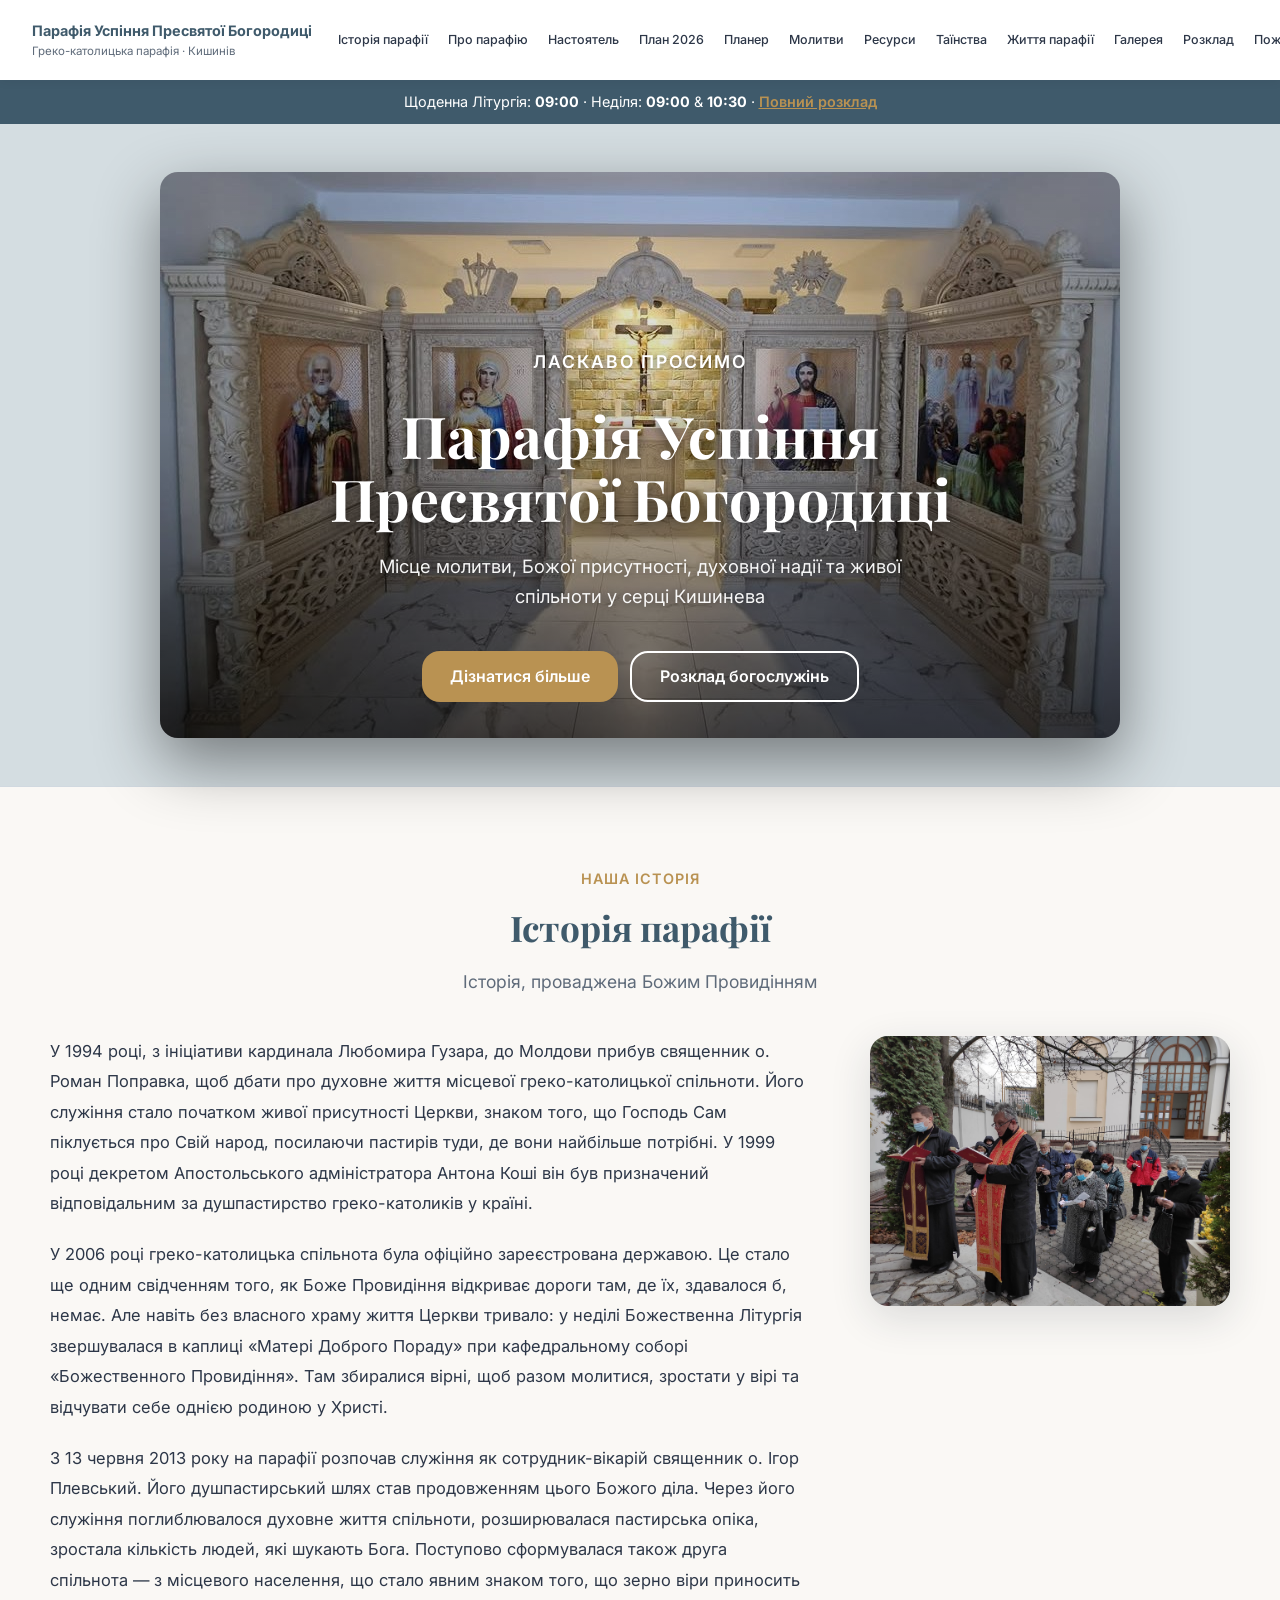
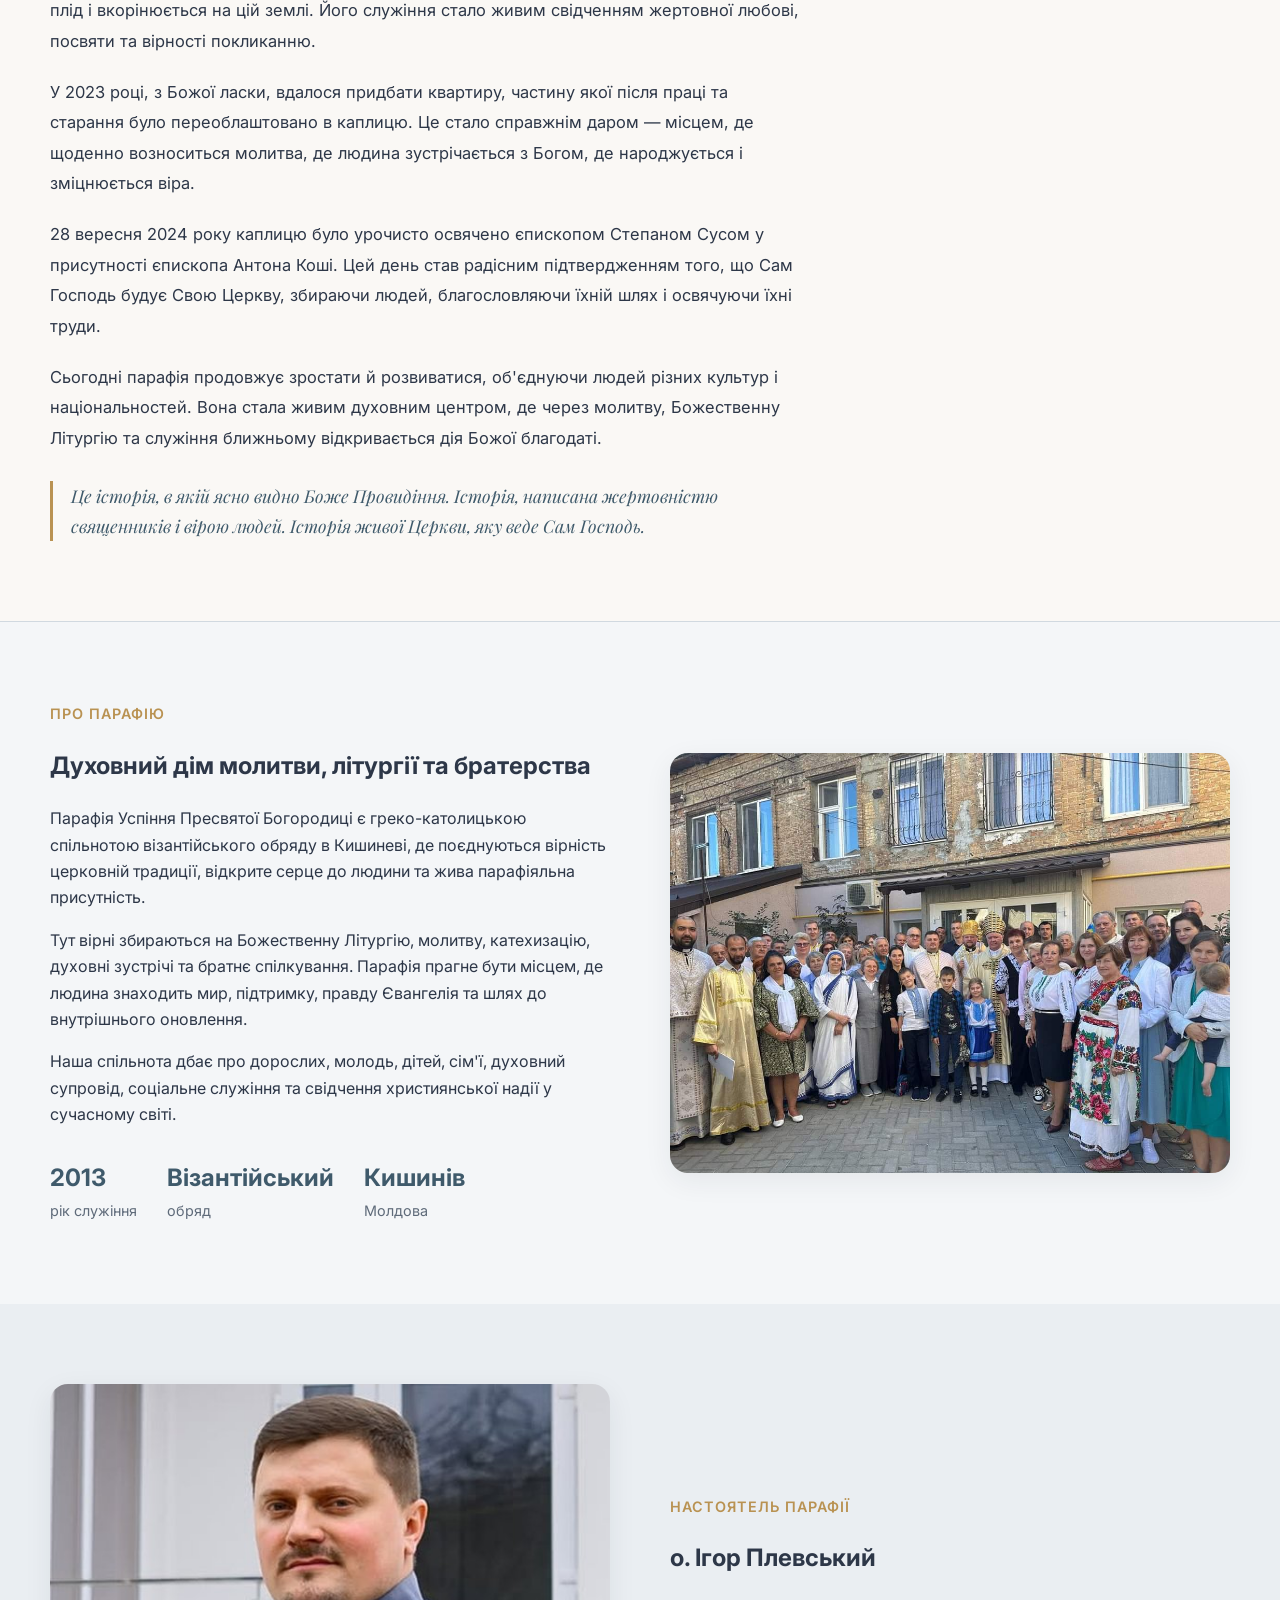
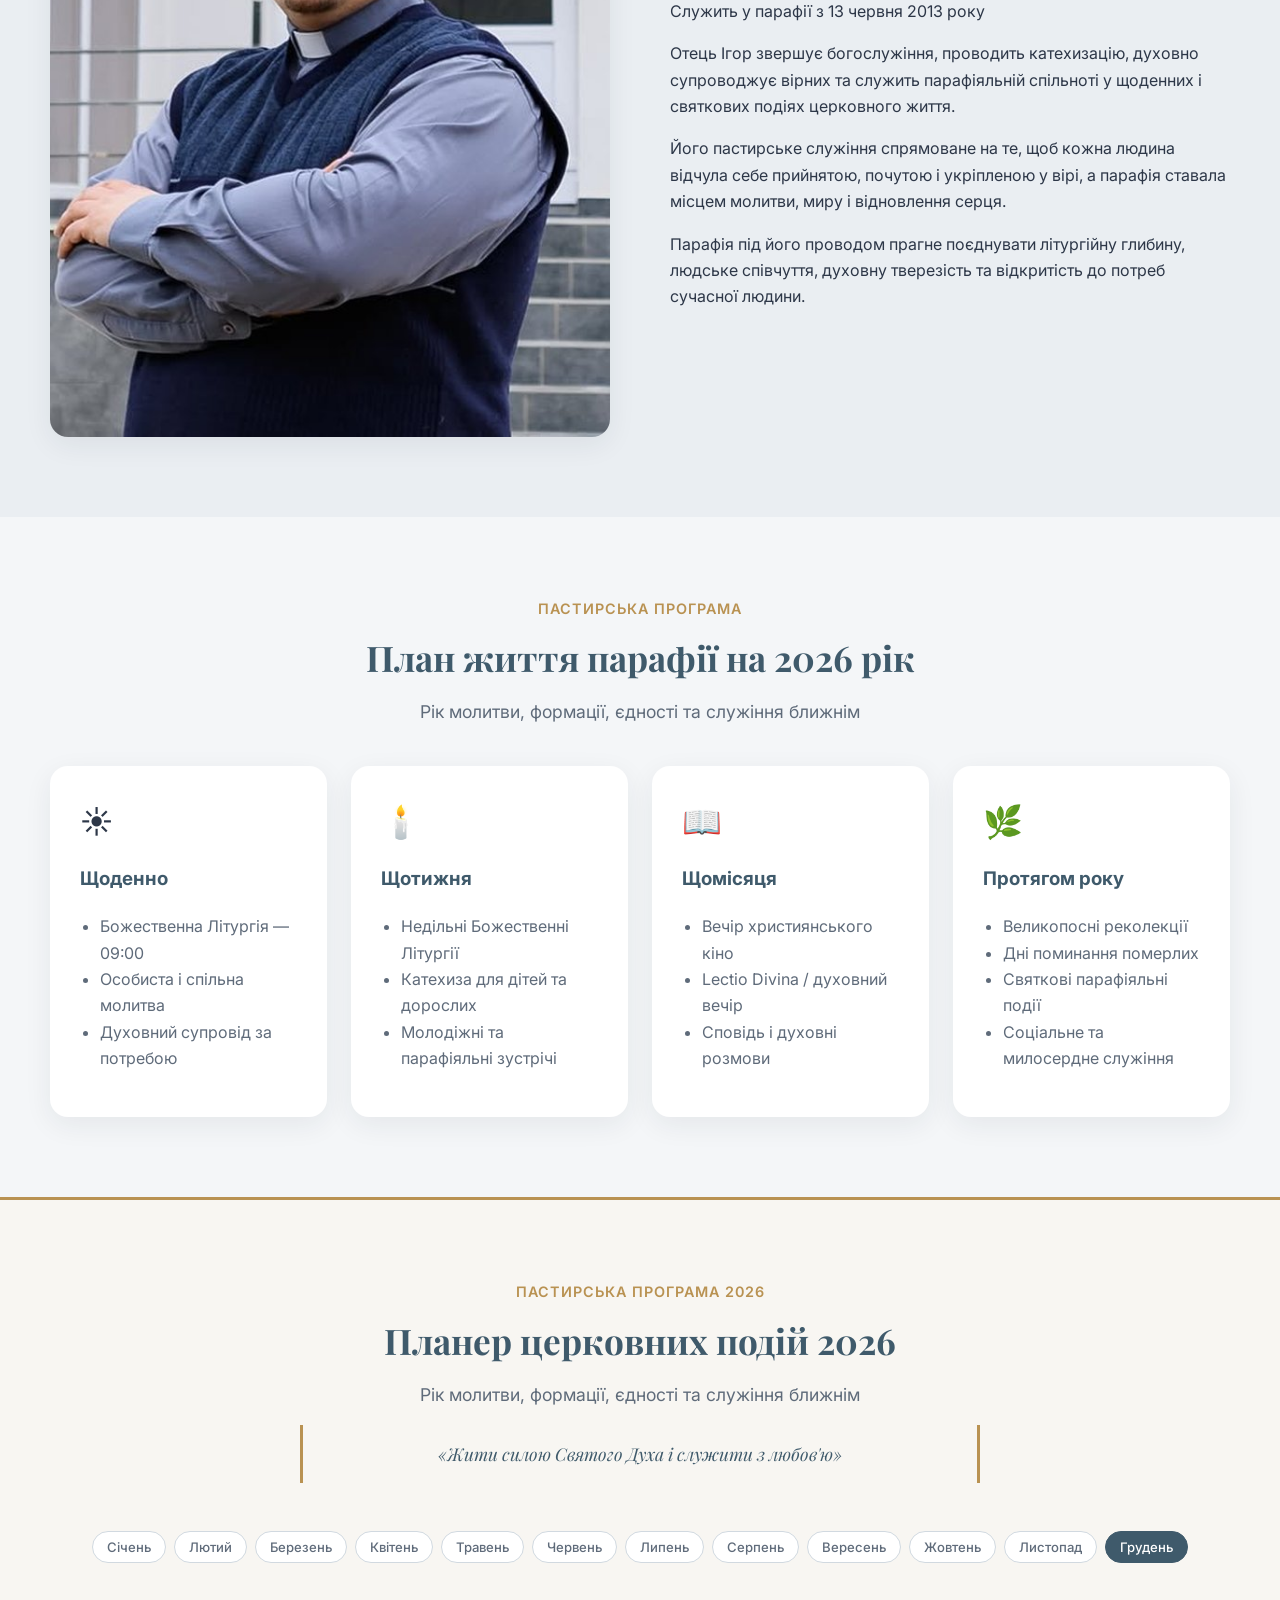
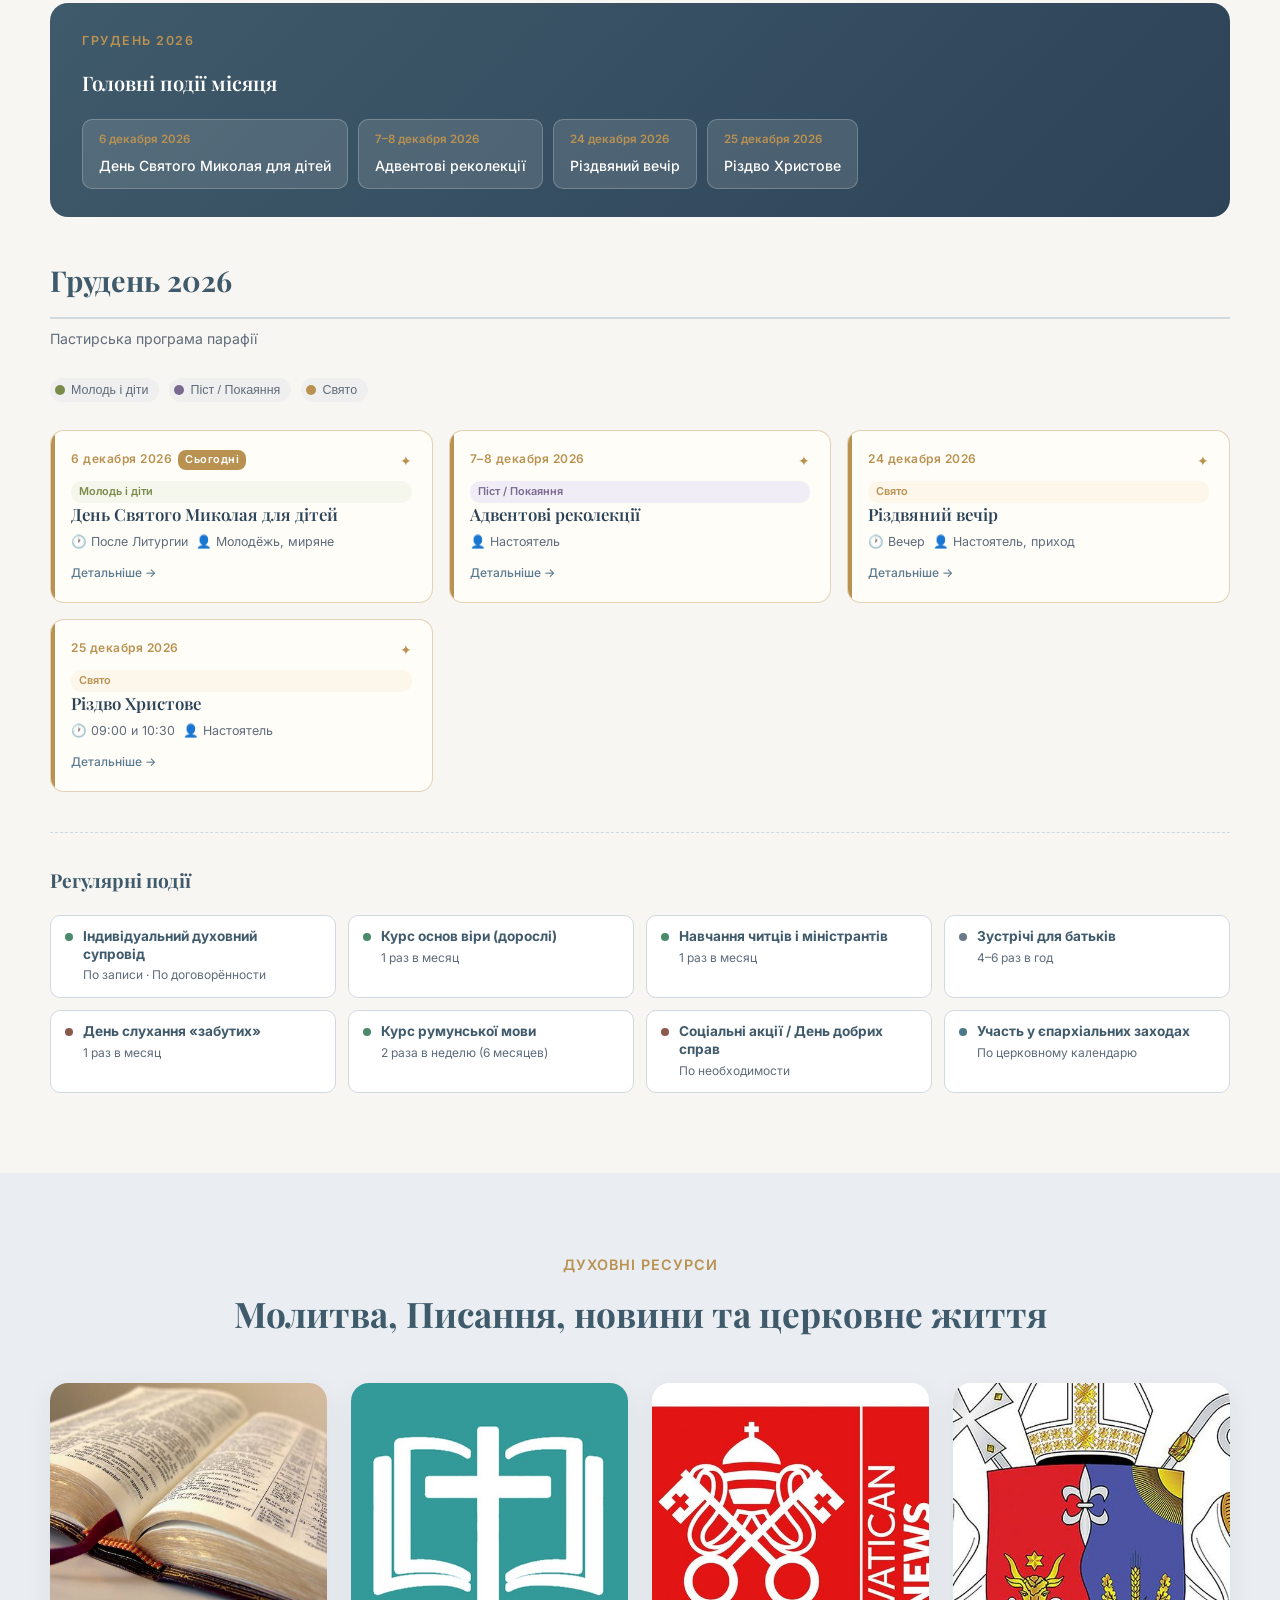
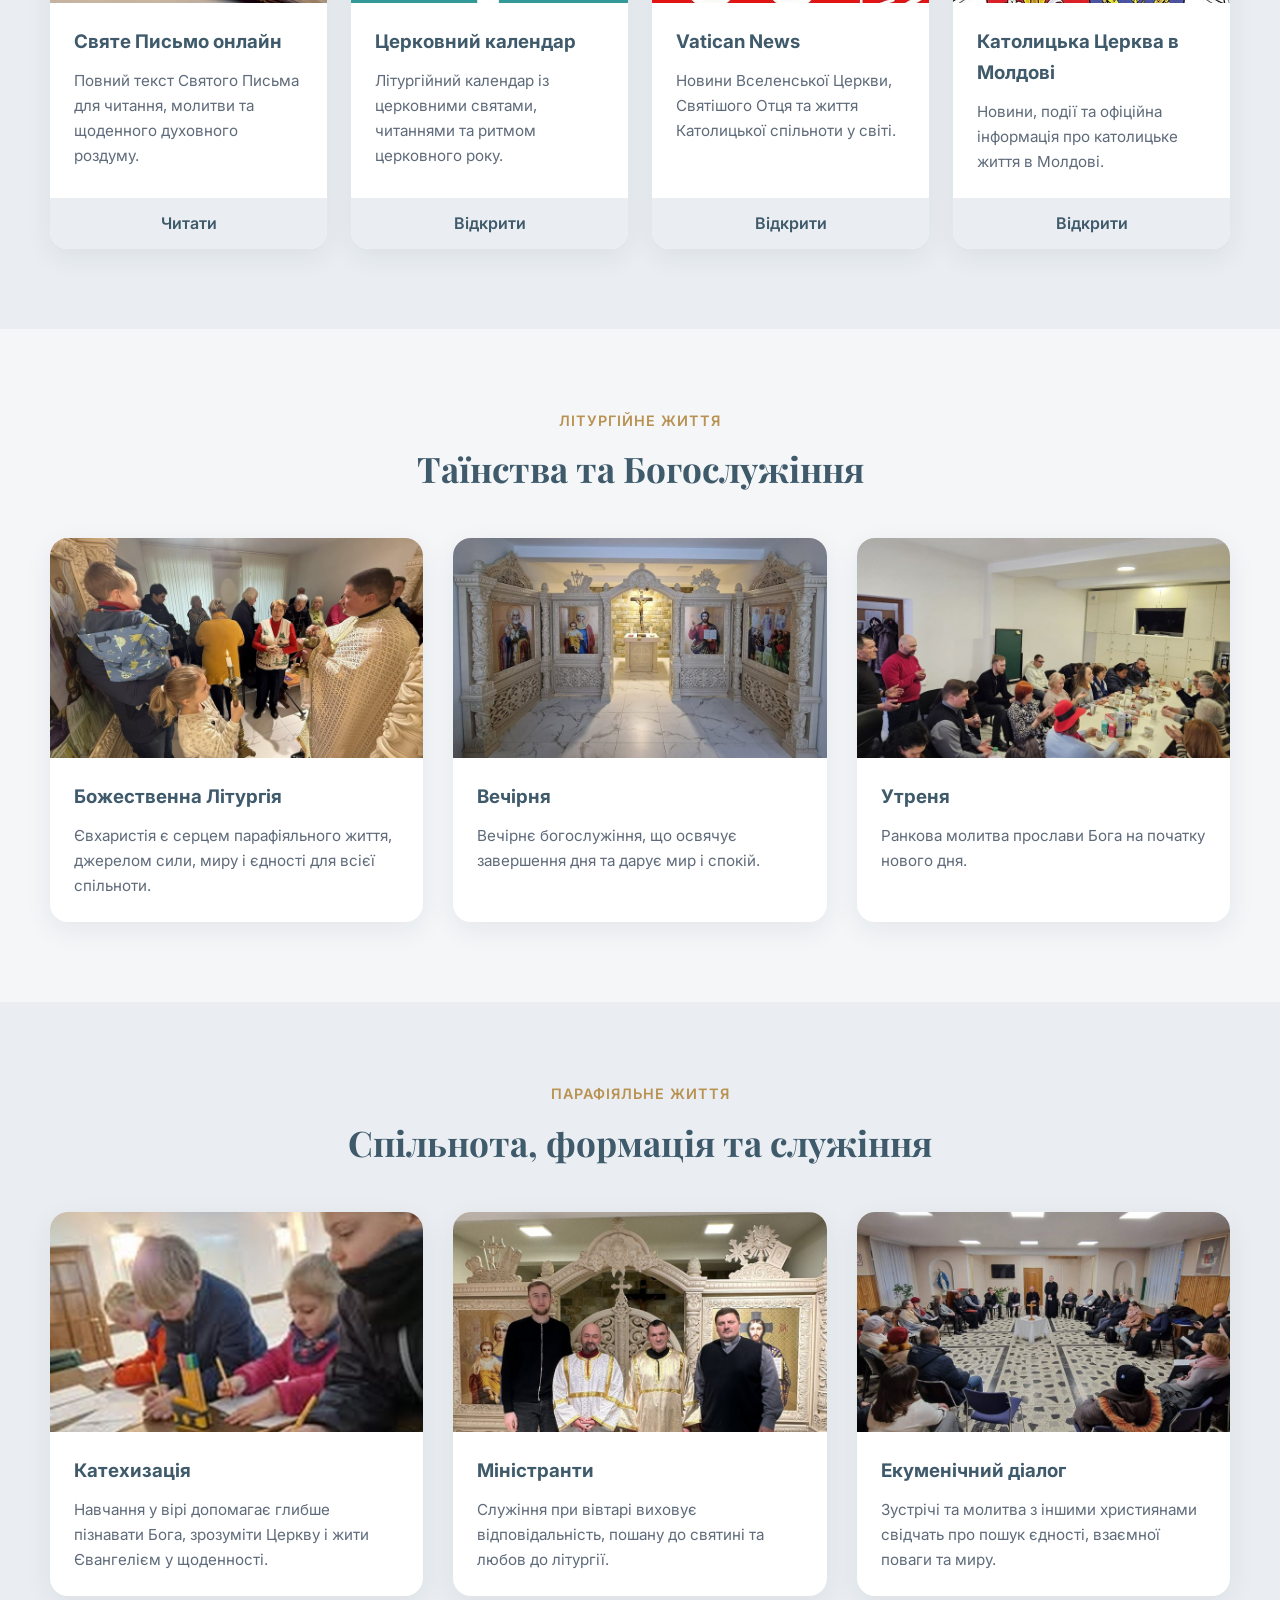
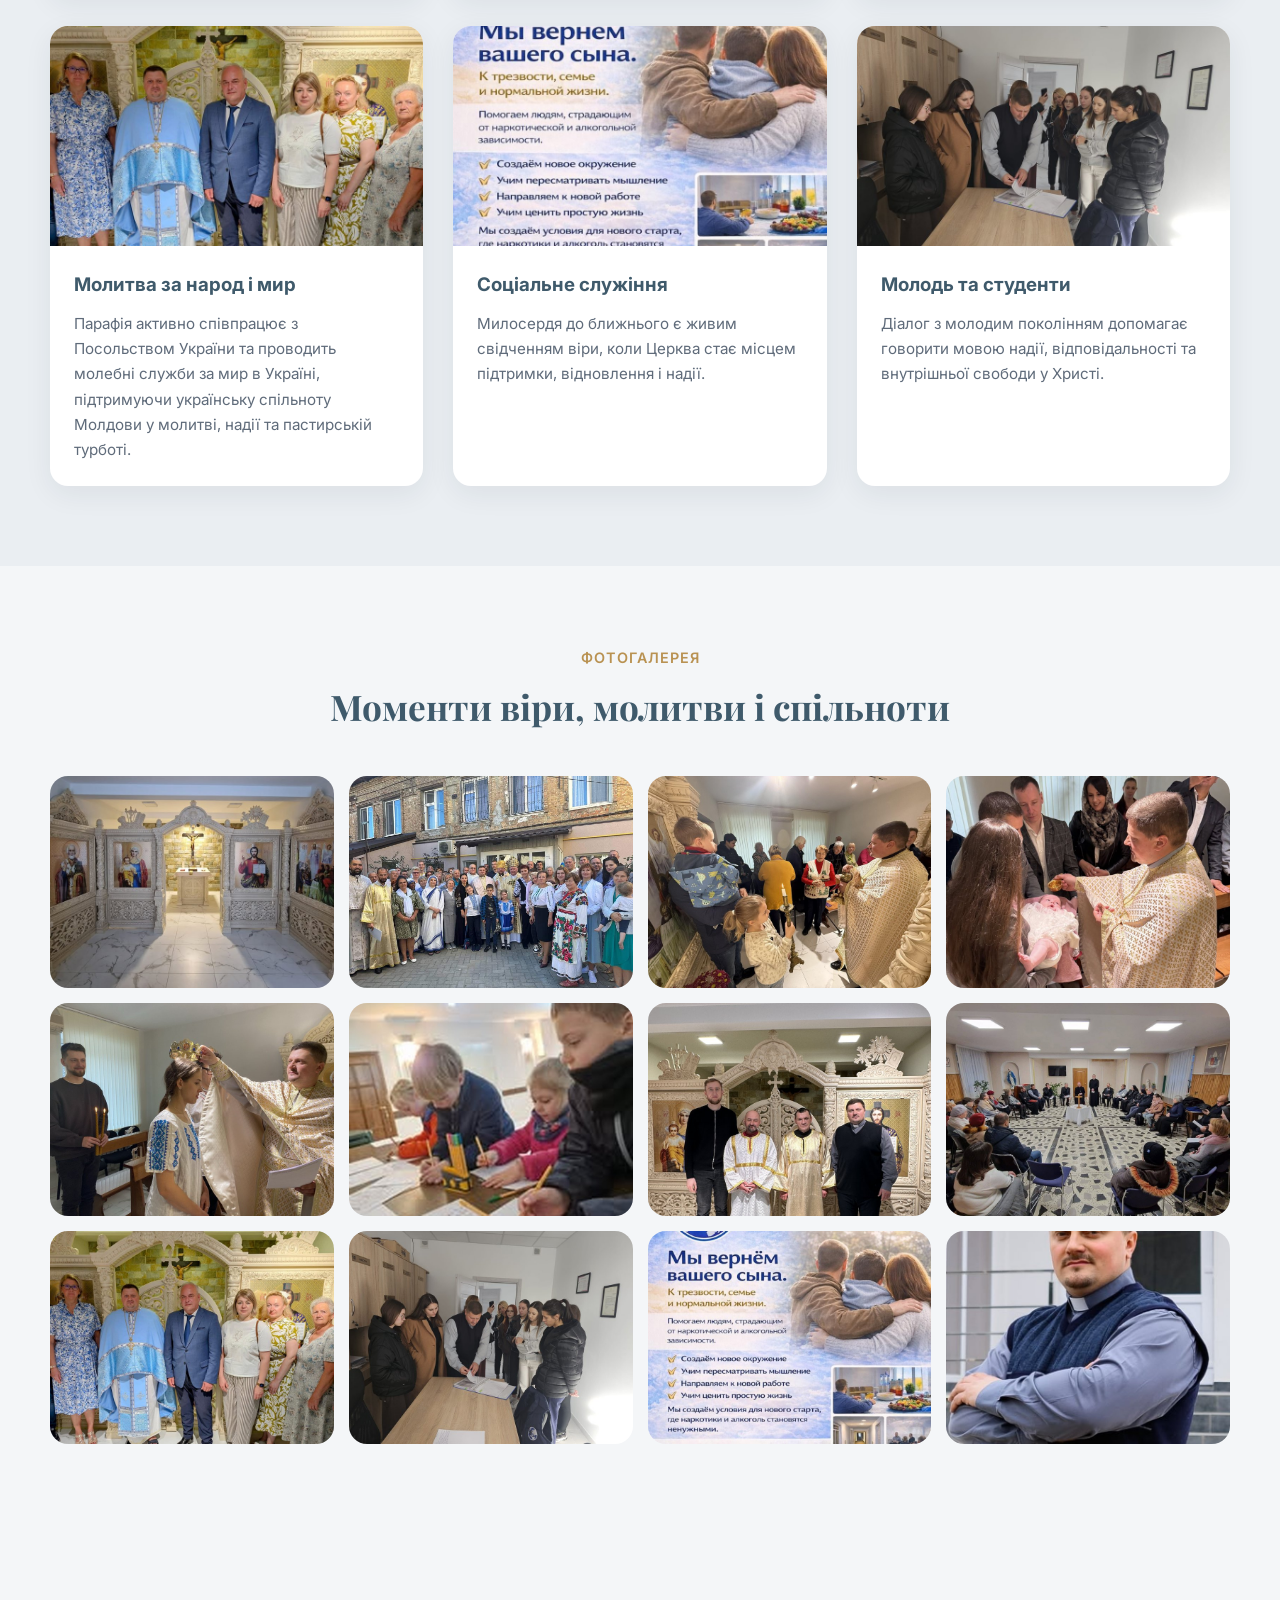
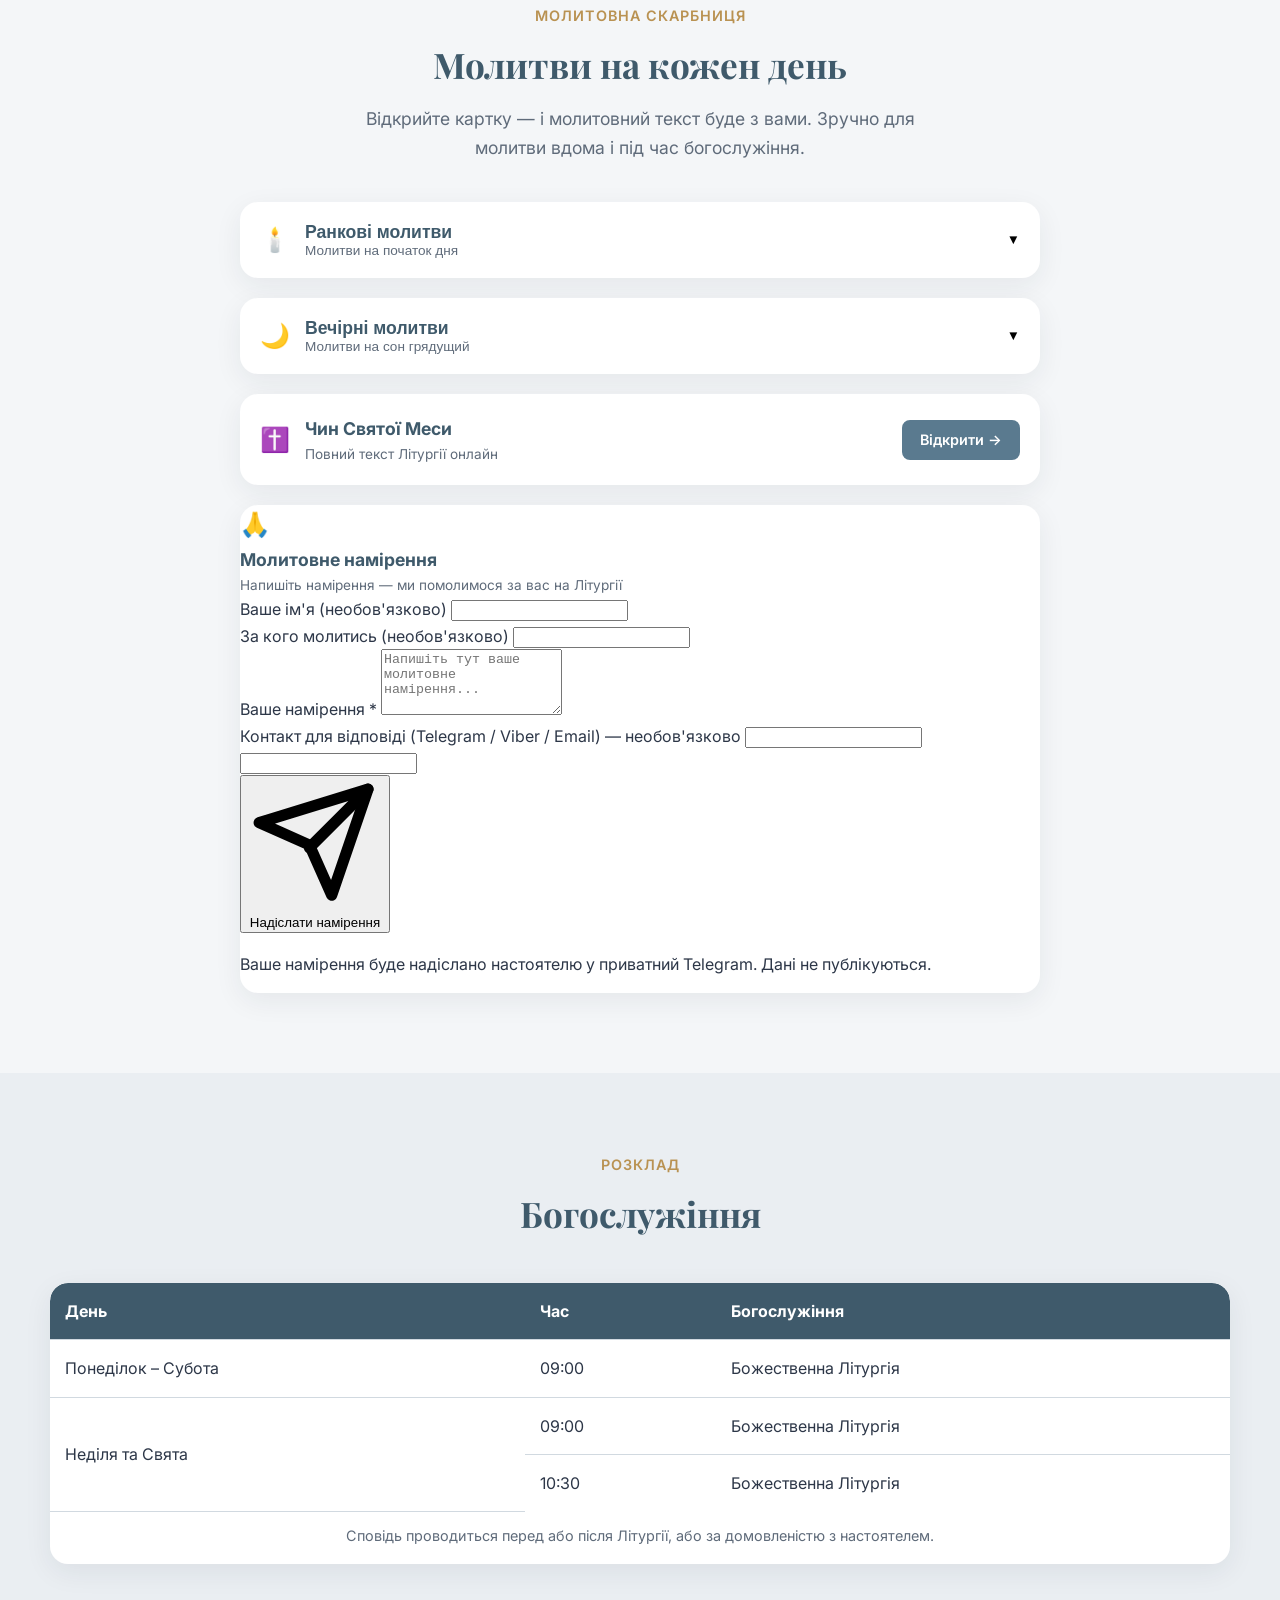
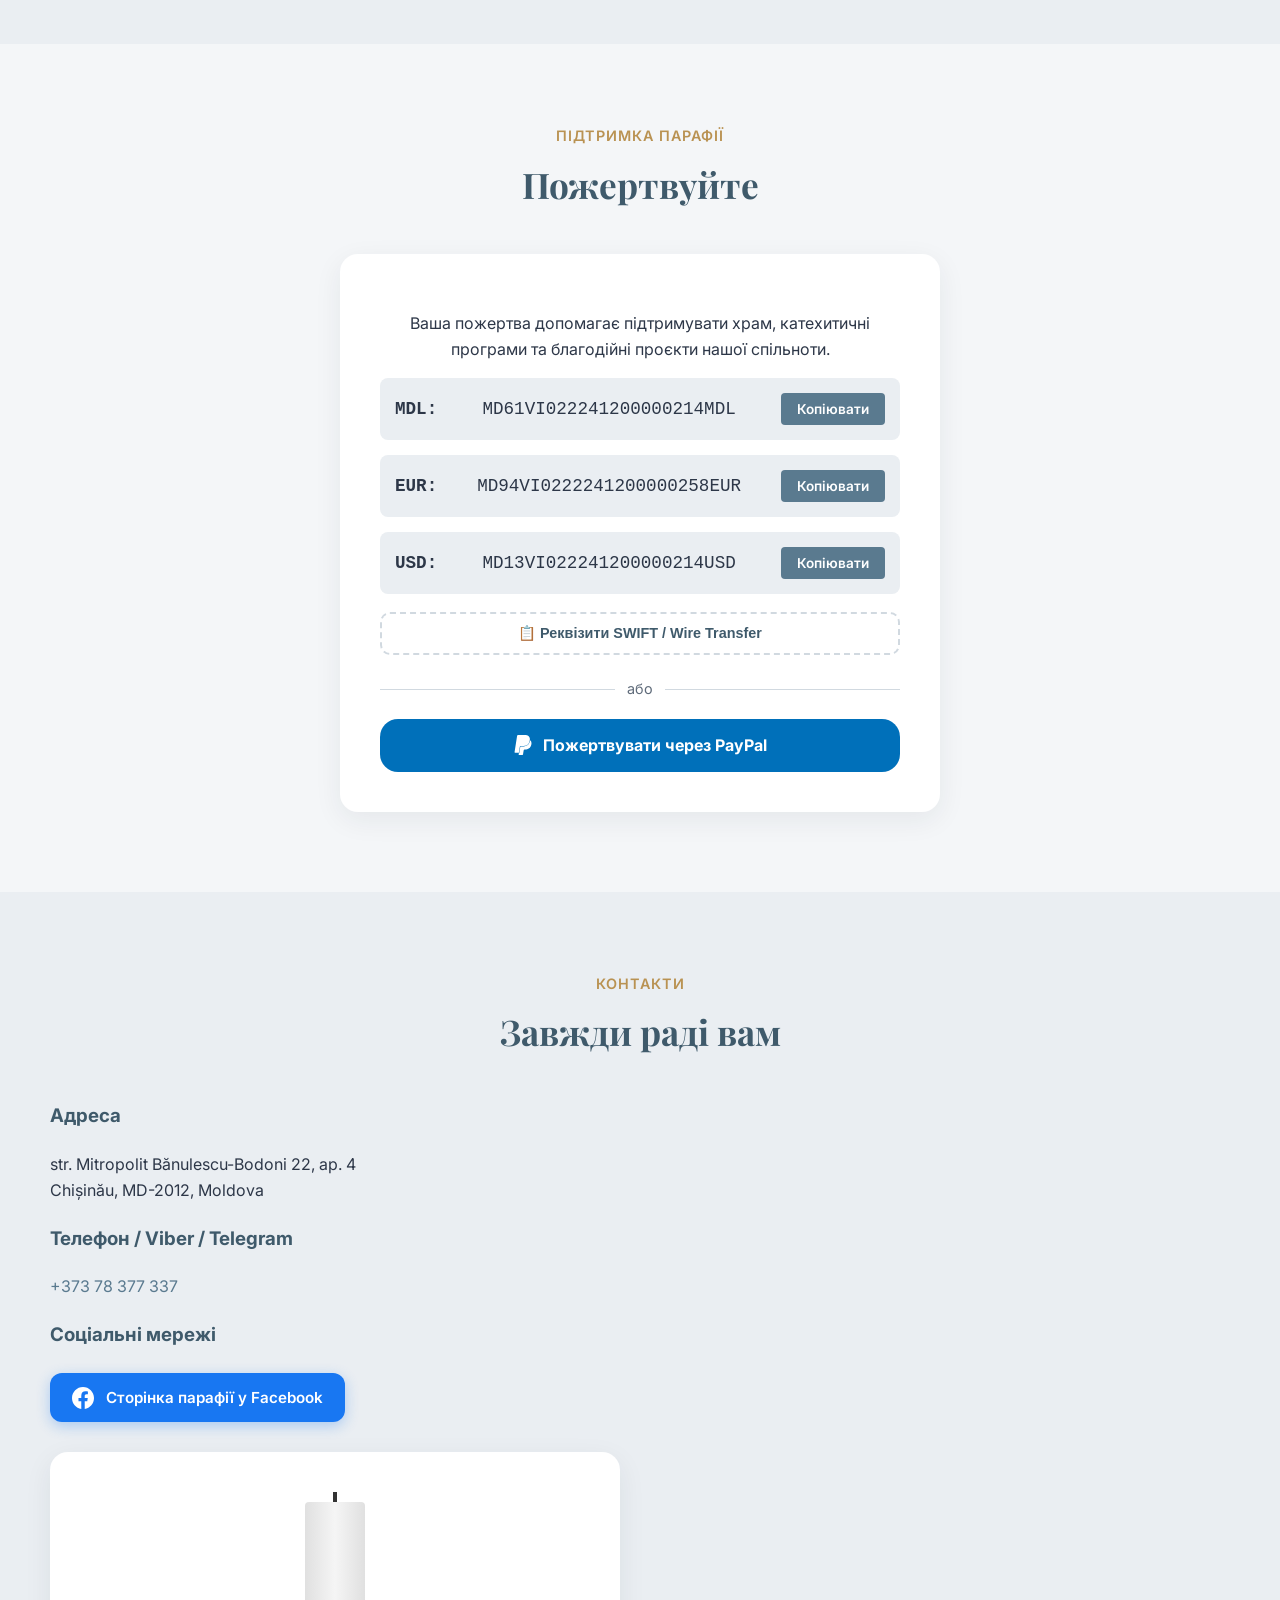
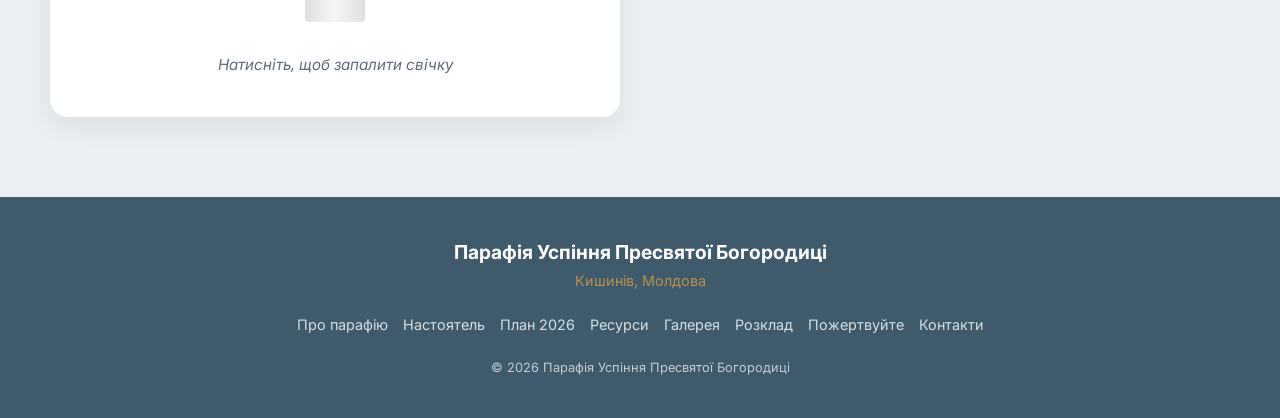
==== commit 4450cae7: "Update index.html" ====
--- a/index.html
+++ b/index.html
@@ -1,19 +1,18 @@
 <!DOCTYPE html>
 <html lang="uk">
 <head>
-  <meta charset="UTF-8" />
-  <meta name="viewport" content="width=device-width, initial-scale=1.0" />
+  <meta name="google-site-verification" content="xZ_T9EjYJ_9vJWXbHZWo5uzpubsGZZ5qbSsYukcCPgQ" />
 
   <title>Греко-католицька парафія Успіння Пресвятої Богородиці | Кишинів</title>
   <meta name="description" content="Греко-католицька парафія Успіння Пресвятої Богородиці у Кишиневі (UGCC). Щоденна Літургія о 09:00, Таїнства, катехизація. вул. Бенулеску-Бодоні 22. Тел: +373 78 377 337." />
   <meta name="robots" content="index, follow, max-snippet:-1, max-image-preview:large, max-video-preview:-1" />
   <meta name="keywords" content="греко-католицька церква Кишинів, UGCC Chisinau, Ukrainian Greek Catholic Church Moldova, українська церква Кишинів, parish dormition chisinau, греко-католицька парафія Кишинів, Catholic church Chisinau" />
-  <link rel="canonical" href="https://ugcc-moldova2026.pages.dev/" />
-
-  <link rel="alternate" hreflang="uk"      href="https://ugcc-moldova2026.pages.dev/" />
-  <link rel="alternate" hreflang="en"      href="https://ugcc-moldova2026.pages.dev/" />
-  <link rel="alternate" hreflang="ru"      href="https://ugcc-moldova2026.pages.dev/" />
-  <link rel="alternate" hreflang="x-default" href="https://ugcc-moldova2026.pages.dev/" />
+  <link rel="canonical" href="https://ugcc-site.pages.dev/" />
+
+  <link rel="alternate" hreflang="uk"      href="https://ugcc-site.pages.dev/" />
+  <link rel="alternate" hreflang="en"      href="https://ugcc-site.pages.dev/" />
+  <link rel="alternate" hreflang="ru"      href="https://ugcc-site.pages.dev/" />
+  <link rel="alternate" hreflang="x-default" href="https://ugcc-site.pages.dev/" />
 
   <meta property="og:type"        content="website" />
   <meta property="og:locale"      content="uk_UA" />
@@ -21,20 +20,19 @@
   <meta property="og:locale:alternate" content="ru_RU" />
   <meta property="og:title"       content="Греко-католицька парафія Успіння | Кишинів" />
   <meta property="og:description" content="Греко-католицька парафія у серці Кишинева. Щоденна Літургія, Таїнства, жива спільнота. UGCC Chisinau." />
-  <meta property="og:image"       content="https://ugcc-moldova2026.pages.dev/church-interior.jpeg" />
+  <meta property="og:image"       content="https://ugcc-site.pages.dev/church-interior.jpeg" />
   <meta property="og:image:width"  content="1200" />
   <meta property="og:image:height" content="630" />
   <meta property="og:image:alt"   content="Інтер'єр храму Успіння Пресвятої Богородиці, Кишинів" />
-  <meta property="og:url"         content="https://ugcc-moldova2026.pages.dev/" />
+  <meta property="og:url"         content="https://ugcc-site.pages.dev/" />
   <meta property="og:site_name"   content="Парафія Успіння — Кишинів" />
 
   <meta name="twitter:card"        content="summary_large_image" />
   <meta name="twitter:title"       content="Греко-католицька парафія Успіння | Кишинів" />
   <meta name="twitter:description" content="UGCC Chisinau — Greek Catholic Parish in the heart of Moldova. Daily Liturgy, Sacraments, community." />
-  <meta name="twitter:image"       content="https://ugcc-moldova2026.pages.dev/church-interior.jpeg" />
+  <meta name="twitter:image"       content="https://ugcc-site.pages.dev/church-interior.jpeg" />
 
   <meta name="theme-color" content="#4e3b22" />
-  <meta name="google-site-verification" content="google696019cf5de45d47" />
 
   <link rel="preconnect" href="https://fonts.googleapis.com" />
   <link rel="preconnect" href="https://fonts.gstatic.com" crossorigin />
@@ -56,7 +54,7 @@
       "Greek Catholic Church Chisinau",
       "Greco-Catholic Parish Chișinău"
     ],
-    "url": "https://ugcc-moldova2026.pages.dev/",
+    "url": "https://ugcc-site.pages.dev/",
     "description": "Греко-католицька парафія візантійського обряду у Кишиневі. Щоденна Літургія о 09:00. Таїнства, катехизація, духовний супровід. Greek Catholic parish of the Byzantine rite in Chișinău, Moldova.",
     "address": {
       "@type": "PostalAddress",
@@ -75,7 +73,7 @@
     "sameAs": [
       "https://www.facebook.com/profile.php?id=100088945821084"
     ],
-    "image": "https://ugcc-moldova2026.pages.dev/church-interior.jpeg",
+    "image": "https://ugcc-site.pages.dev/church-interior.jpeg",
     "openingHours": ["Mo-Su 09:00-12:00"],
     "hasMap": "https://www.google.com/maps/search/?api=1&query=22+B%C4%83nulescu-Bodoni+Street+Chi%C8%99in%C4%83u+Moldova",
     "founder": { "@type": "Person", "name": "о. Ігор Плевський" },
@@ -84,7 +82,6 @@
     "priceRange": "Free"
   }
   </script>
-  <link rel="stylesheet" href="prayer-intention.css" />
 </head>
 <body>
 
@@ -104,14 +101,13 @@
         <a href="#about"        data-key="navAbout"      onclick="closeNav()">Про парафію</a>
         <a href="#priest"       data-key="navPriest"     onclick="closeNav()">Настоятель</a>
         <a href="#planner"      data-key="navPlanner"    onclick="closeNav()">План 2026</a>
-        <a href="#calendar-2026" data-key="navCalendar" onclick="closeNav()">Планер</a>
+        <a href="#calendar-2026" onclick="closeNav()">Планер</a>
         <a href="#prayer-cards" data-key="navPrayers"    onclick="closeNav()">Молитви</a>
         <a href="#resources"    data-key="navResources"  onclick="closeNav()">Ресурси</a>
         <a href="#sacraments"   data-key="navSacraments" onclick="closeNav()">Таїнства</a>
         <a href="#life"         data-key="navLife"       onclick="closeNav()">Життя парафії</a>
         <a href="#gallery"      data-key="navGallery"    onclick="closeNav()">Галерея</a>
         <a href="#schedule"     data-key="navSchedule"   onclick="closeNav()">Розклад</a>
-        <a href="#prayer-intention-section" data-key="navIntention" onclick="closeNav()">Намерення</a>
         <a href="#donate"       data-key="navDonate"     onclick="closeNav()">Пожертвуйте</a>
         <a href="#contacts"     data-key="navContacts"   onclick="closeNav()">Контакти</a>
       </nav>
@@ -289,11 +285,11 @@
           </div>
         </div>
 
-        <!-- Навігація по місяцях -->
-        <nav class="cal-month-nav" id="calMonthNav" aria-label="Навігація по місяцях 2026"></nav>
-
-        <!-- Головні події місяця -->
-        <div class="cal-highlights" id="calHighlights" role="region" aria-label="Головні події місяця"></div>
+        <!-- Навигация по месяцам -->
+        <nav class="cal-month-nav" id="calMonthNav" aria-label="Навигация по месяцам 2026"></nav>
+
+        <!-- Главные события месяца -->
+        <div class="cal-highlights" id="calHighlights" role="region" aria-label="Главные события месяца"></div>
 
         <!-- Заголовок месяца -->
         <div style="margin-bottom:20px;">
@@ -301,8 +297,8 @@
           <p id="calMonthSubtitle" class="cal-month-subtitle"></p>
         </div>
 
-        <!-- Легенда категорій -->
-        <div class="cal-legend" id="calLegend" role="group" aria-label="Фільтр за категоріями"></div>
+        <!-- Легенда категорий -->
+        <div class="cal-legend" id="calLegend" role="group" aria-label="Фильтр по категориям"></div>
 
         <!-- Сетка событий -->
         <div class="cal-events-grid" id="calEventsGrid" role="list"></div>
@@ -318,7 +314,7 @@
         <div class="cal-modal-header">
           <p class="cal-modal-cat" id="calModalCat"></p>
           <h2 class="cal-modal-title" id="calModalTitle"></h2>
-          <button class="cal-modal-close" aria-label="Закрити">✕</button>
+          <button class="cal-modal-close" aria-label="Закрыть">✕</button>
         </div>
         <div class="cal-modal-body">
           <div class="cal-modal-rows" id="calModalRows"></div>
@@ -634,6 +630,50 @@
               </div>
               <a href="https://catedra.ru/ordo-missae" target="_blank" rel="noopener noreferrer" class="prayer-ext-link" data-key="cardMassBtn" aria-label="Відкрити Чин Святої Меси">Відкрити →</a>
             </div>
+          </article>
+
+          <article class="prayer-card prayer-card-intention" id="intentionCard">
+            <div class="prayer-card-intention-head">
+              <span class="prayer-card-icon" aria-hidden="true">🙏</span>
+              <div class="prayer-card-meta">
+                <h3 data-key="cardIntentionTitle">Молитовне намірення</h3>
+                <p data-key="cardIntentionDesc">Напишіть намірення — ми помолимося за вас на Літургії</p>
+              </div>
+            </div>
+            <form id="intentionForm" class="intention-form" novalidate>
+              <div class="intention-field">
+                <label for="intentName" data-key="intentNameLabel">Ваше ім'я (необов'язково)</label>
+                <input type="text" id="intentName" name="name" maxlength="80" autocomplete="name" />
+              </div>
+              <div class="intention-field">
+                <label for="intentFor" data-key="intentForLabel">За кого молитись (необов'язково)</label>
+                <input type="text" id="intentFor" name="forWhom" maxlength="120" />
+              </div>
+              <div class="intention-field">
+                <label for="intentText">
+                  <span data-key="intentTextLabel">Ваше намірення</span>
+                  <span class="intent-req" aria-hidden="true">*</span>
+                </label>
+                <textarea id="intentText" name="intention" rows="4" maxlength="1500" required data-key-placeholder="intentTextPh" placeholder="Напишіть тут ваше молитовне намірення..."></textarea>
+              </div>
+              <div class="intention-field">
+                <label for="intentContact" data-key="intentContactLabel">Контакт для відповіді (Telegram / Viber / Email) — необов'язково</label>
+                <input type="text" id="intentContact" name="contact" maxlength="120" />
+              </div>
+              <input type="text" name="website" class="intent-honeypot" tabindex="-1" autocomplete="off" aria-hidden="true" />
+              <div class="intention-actions">
+                <button type="submit" class="intention-submit-btn" id="intentionSubmitBtn">
+                  <svg class="intention-submit-icon" xmlns="http://www.w3.org/2000/svg" viewBox="0 0 24 24" fill="none" stroke="currentColor" stroke-width="2" stroke-linecap="round" stroke-linejoin="round" aria-hidden="true">
+                    <path d="M21.5 2 11 12.5" />
+                    <path d="M21.5 2 15 21l-4-9-9-4Z" />
+                  </svg>
+                  <span class="intention-submit-text" data-key="intentSubmitBtn">Надіслати намірення</span>
+                  <span class="intention-submit-spinner" aria-hidden="true"></span>
+                </button>
+              </div>
+              <p class="intention-status" id="intentionStatus" role="status" aria-live="polite"></p>
+              <p class="intention-privacy" data-key="intentPrivacy">Ваше намірення буде надіслано настоятелю у приватний Telegram. Дані не публікуються.</p>
+            </form>
           </article>
 
         </div>
@@ -804,6 +844,5 @@
   <script src="script.js"></script>
   <script src="events-2026.js"></script>
   <script src="planner-2026.js"></script>
-  <script src="prayer-intention.js"></script>
 </body>
-</html>+</html>
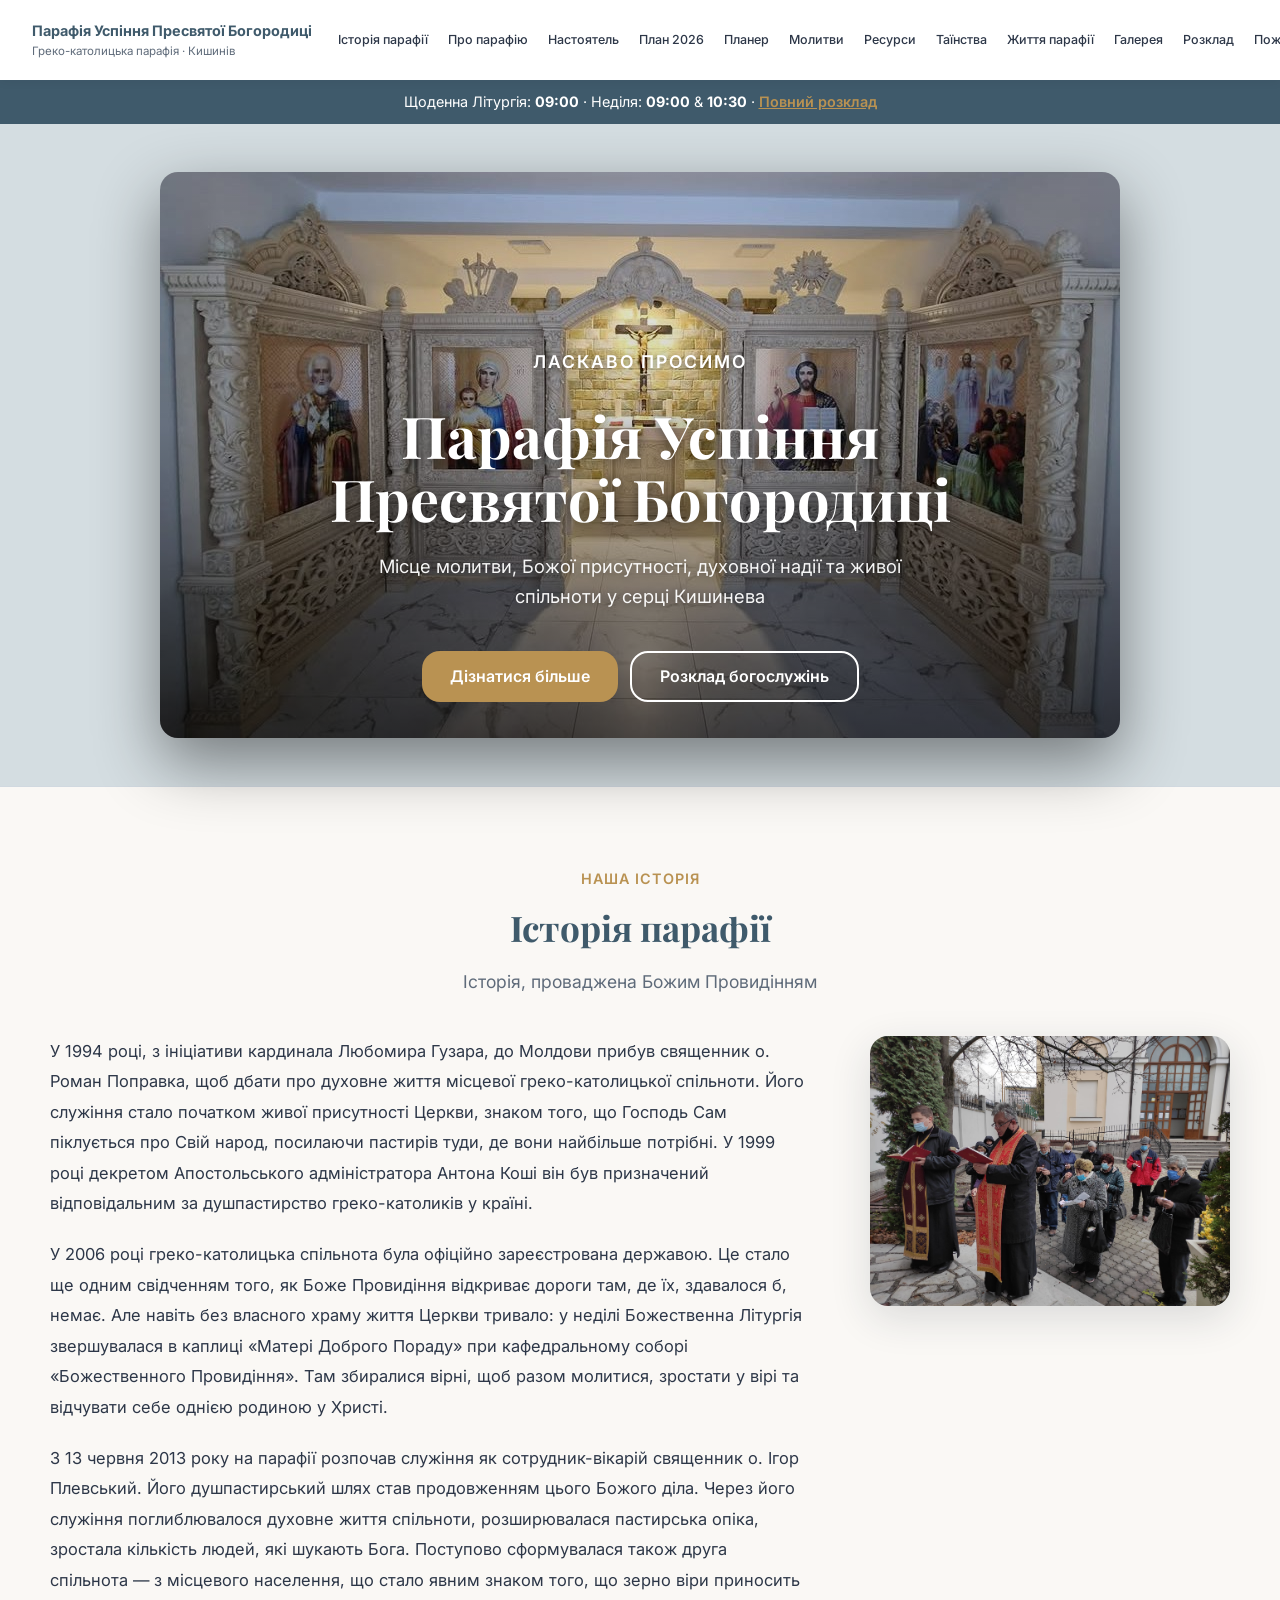
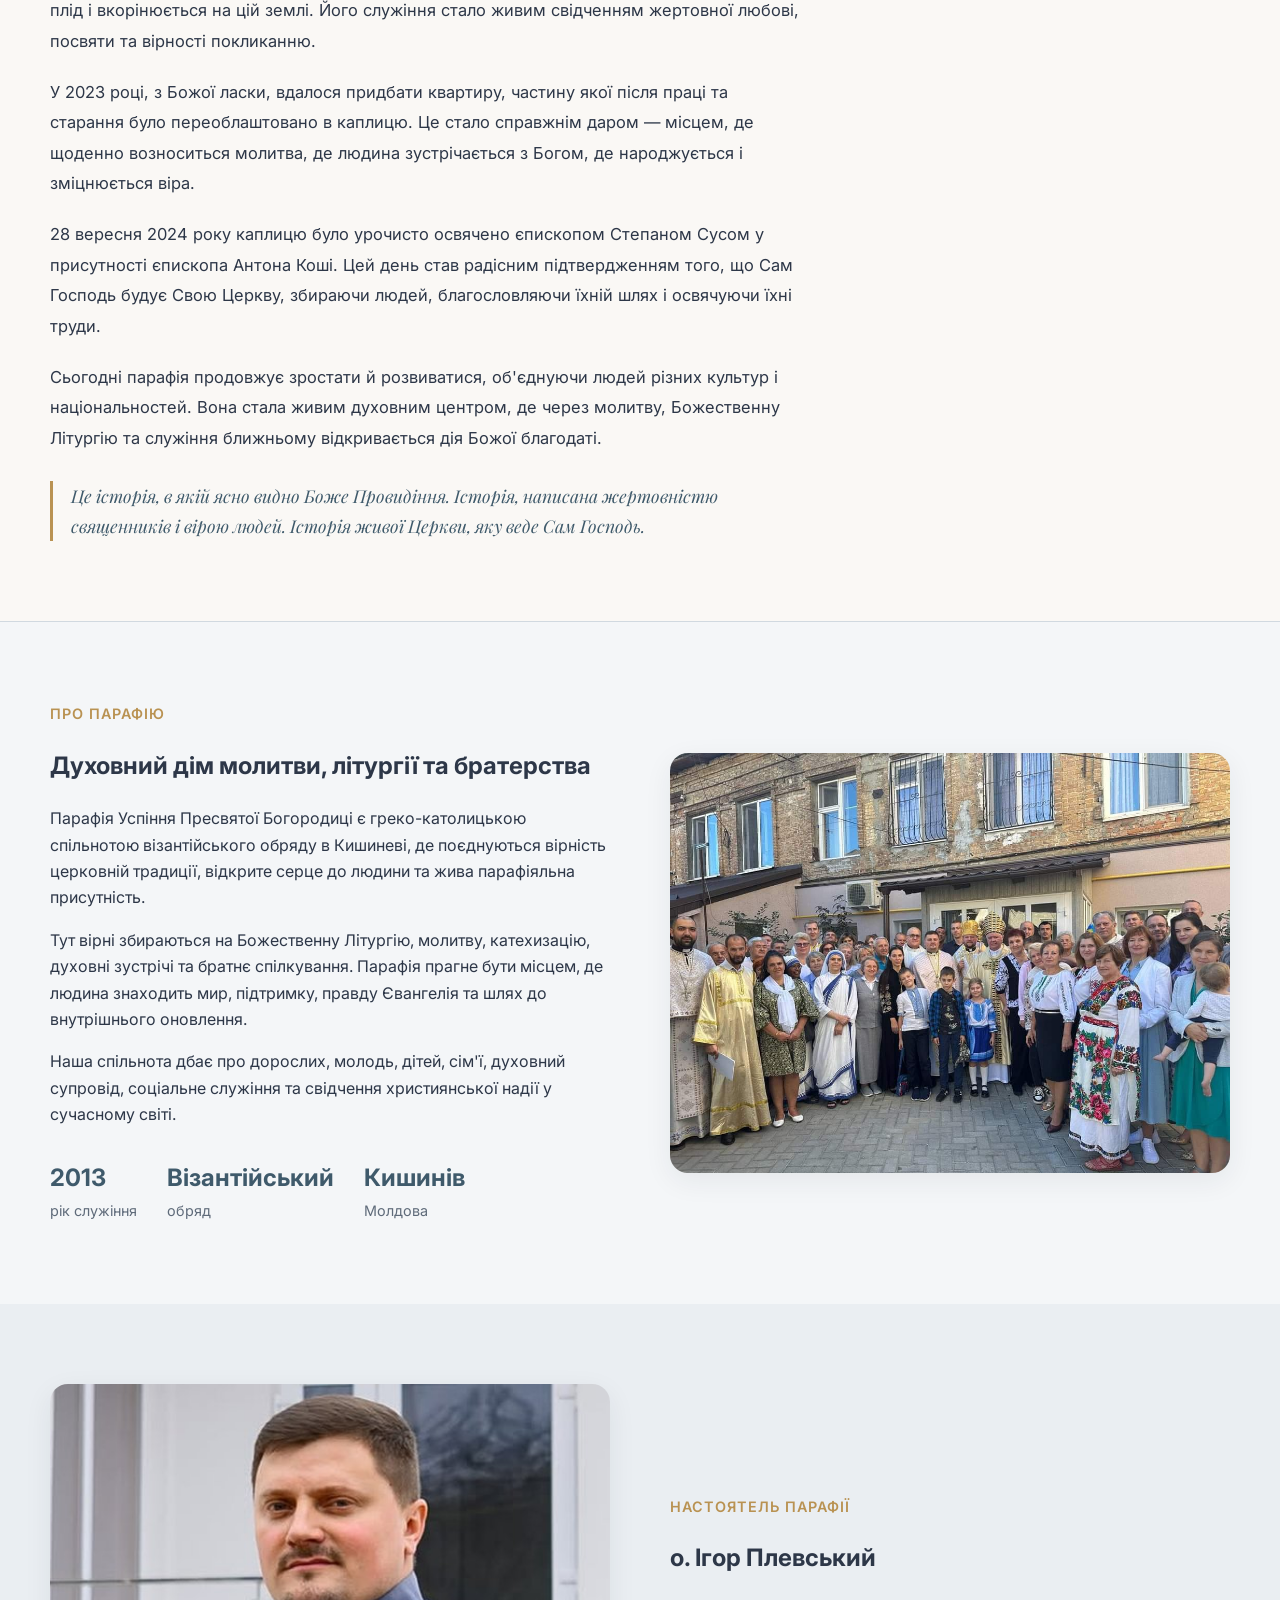
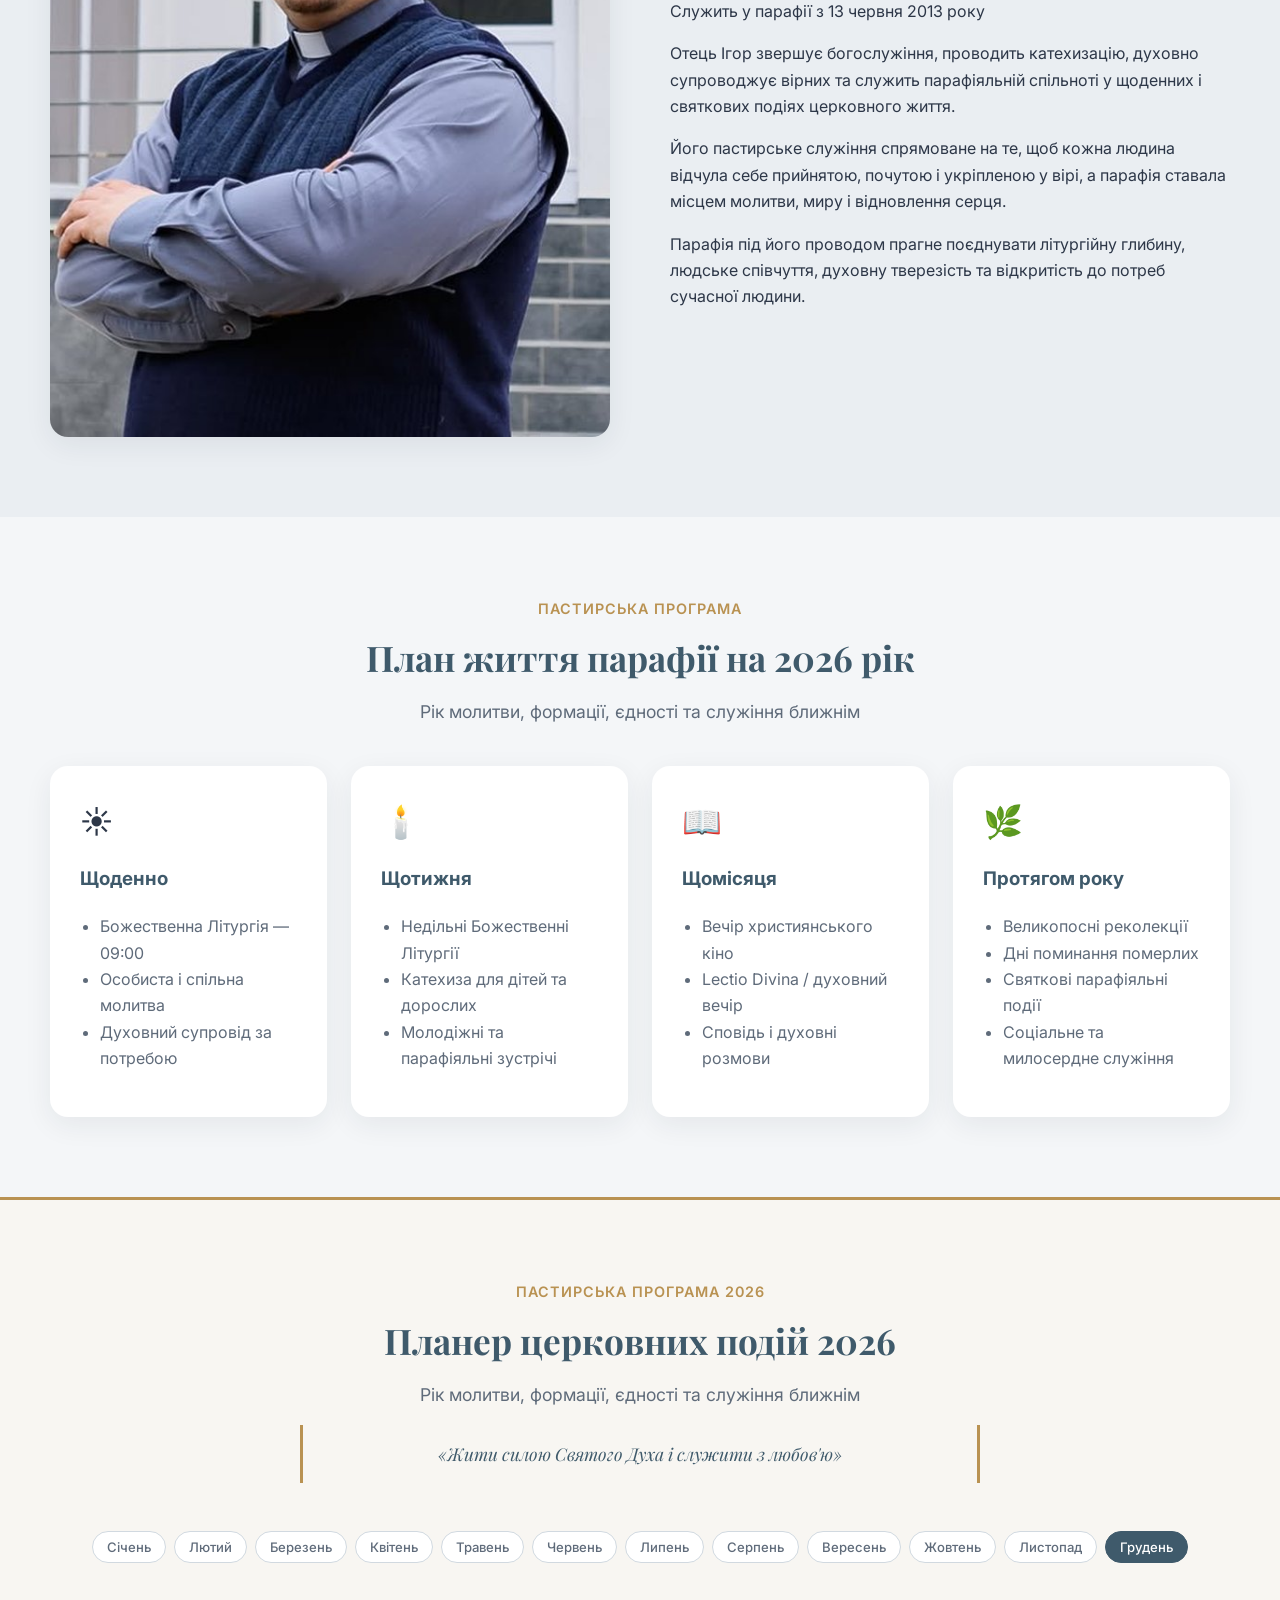
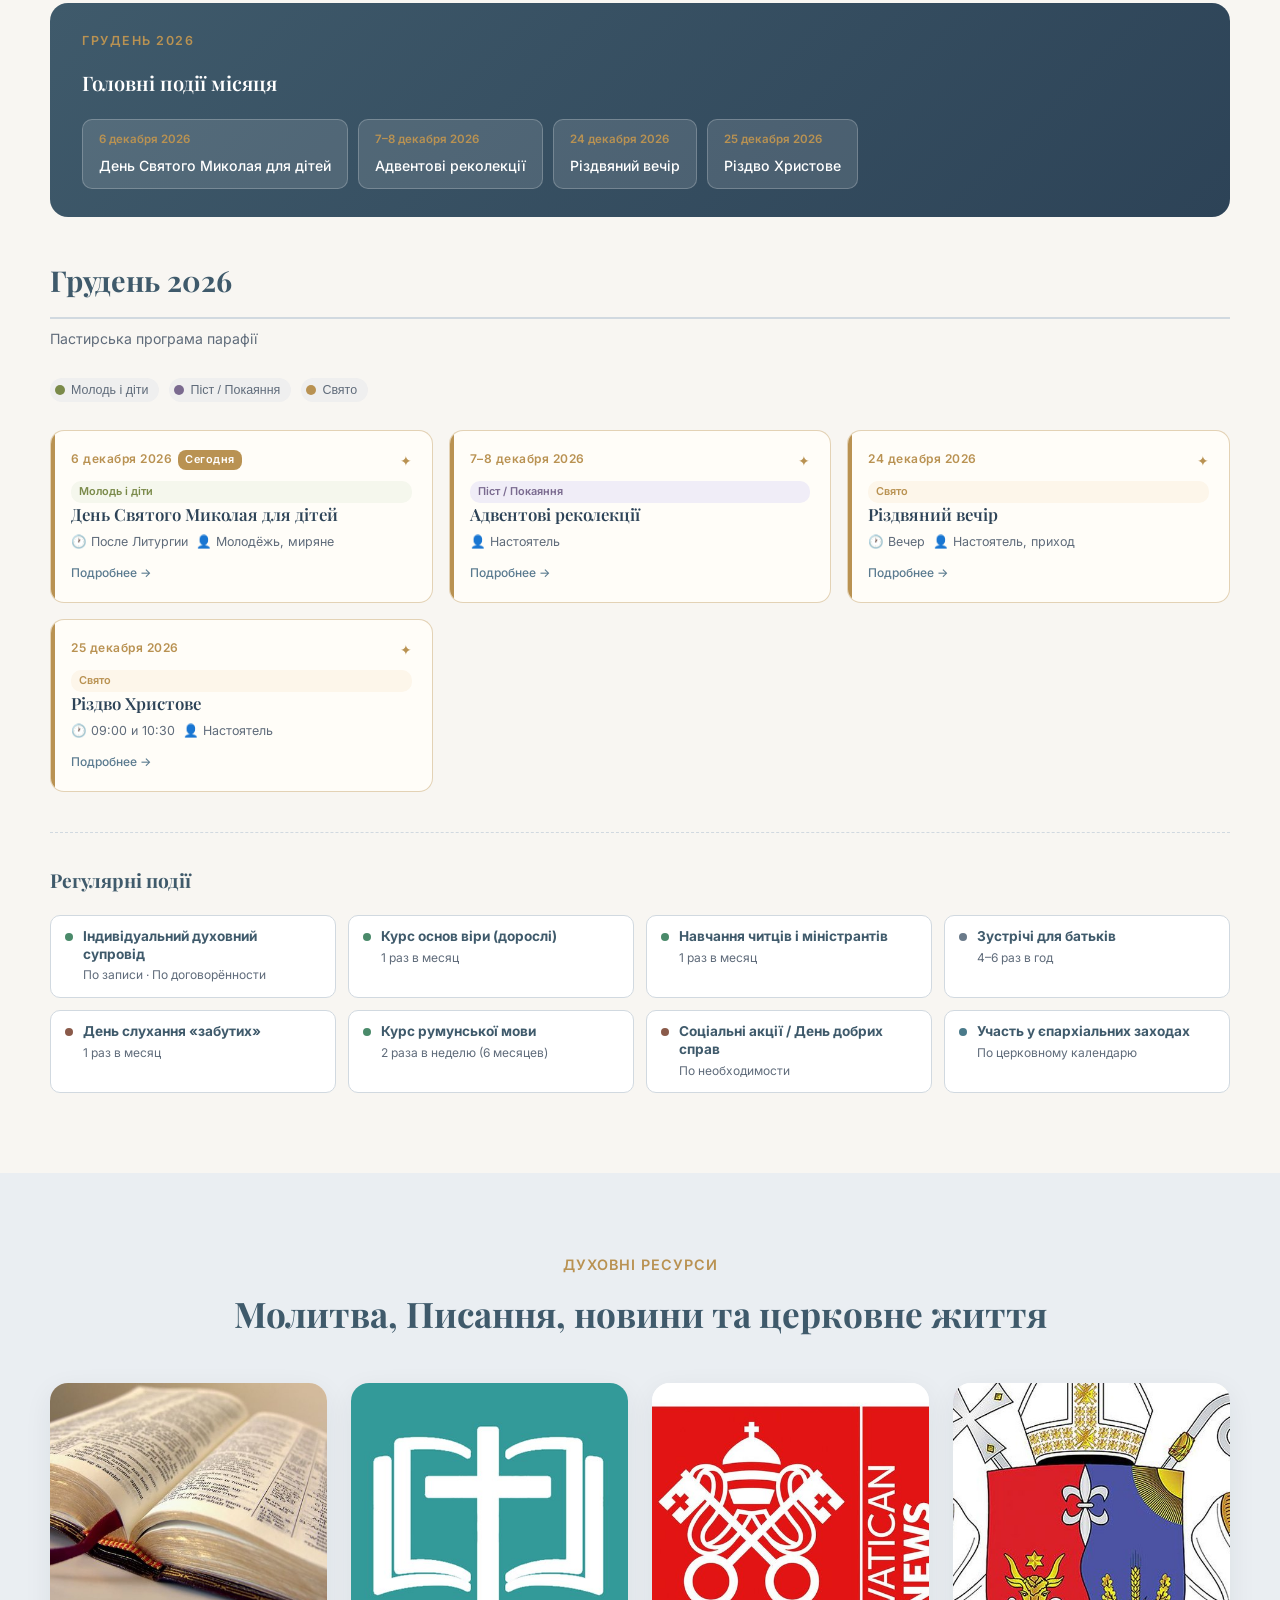
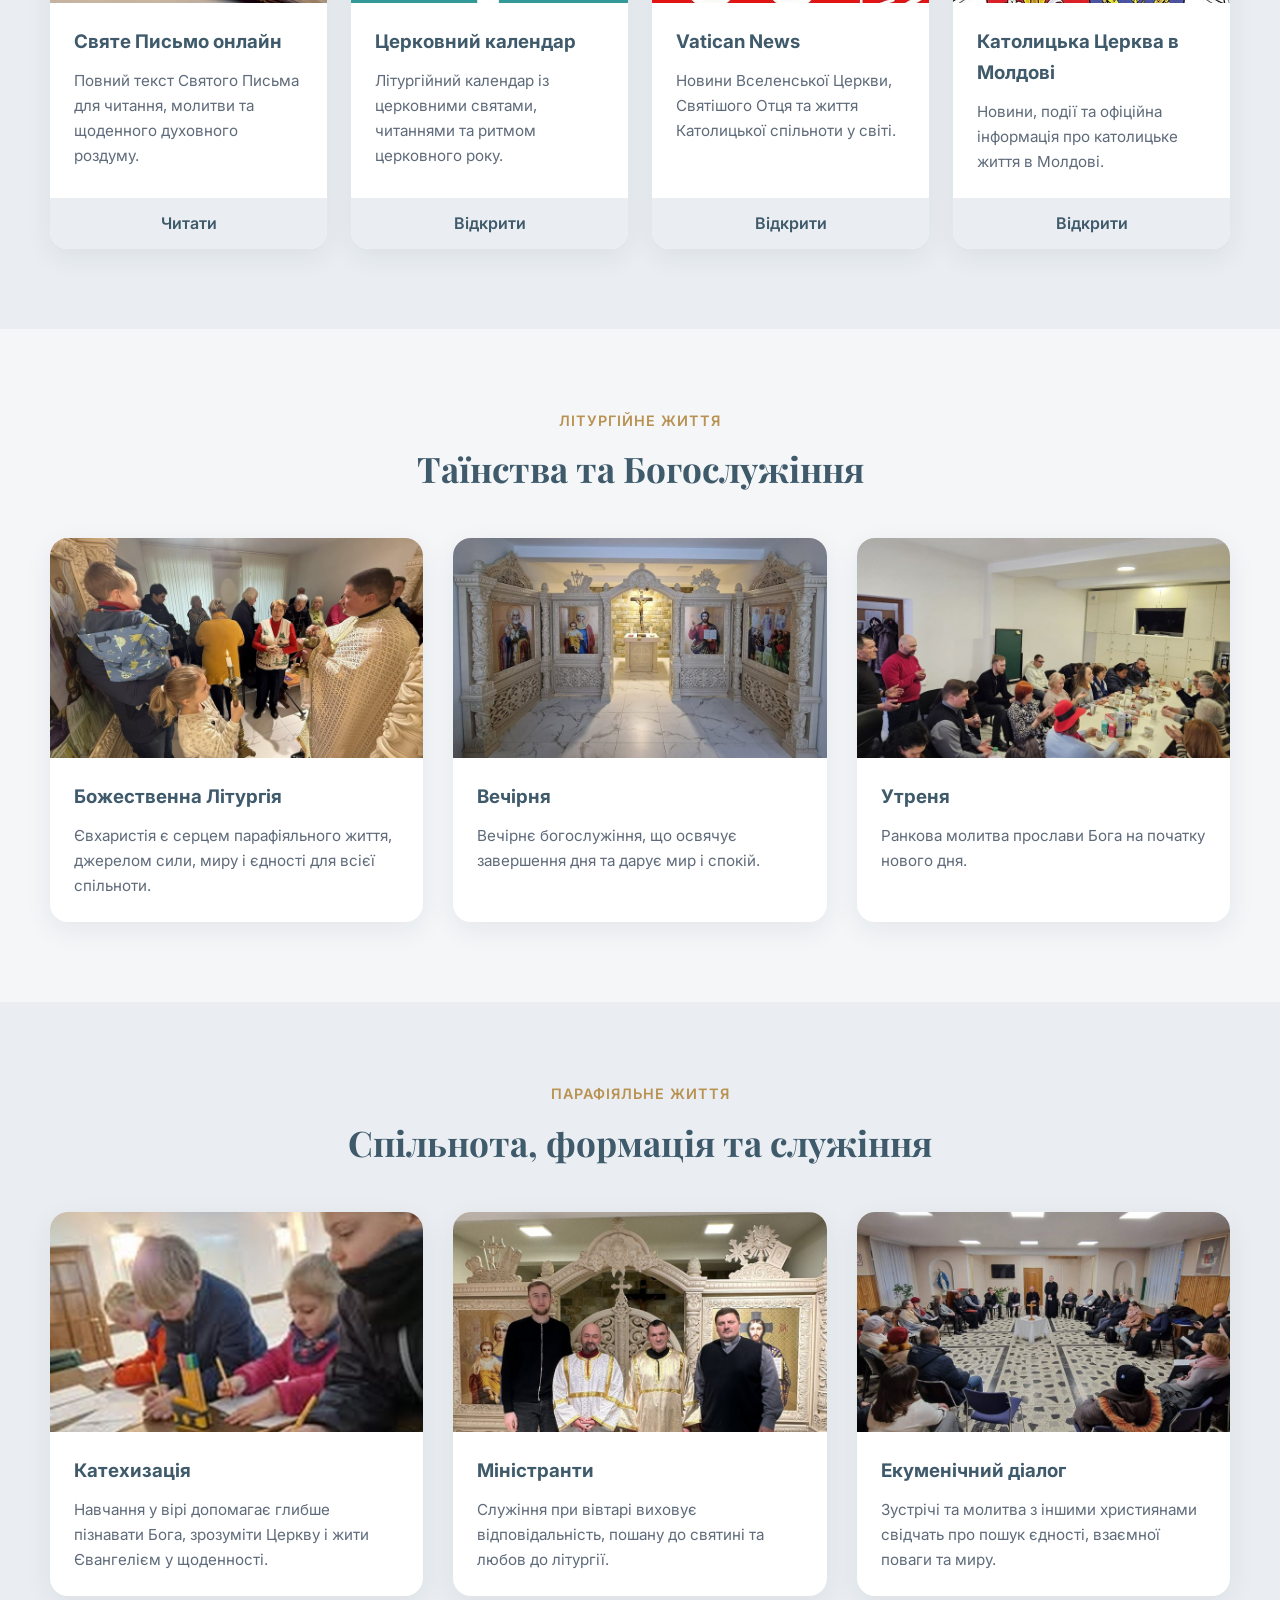
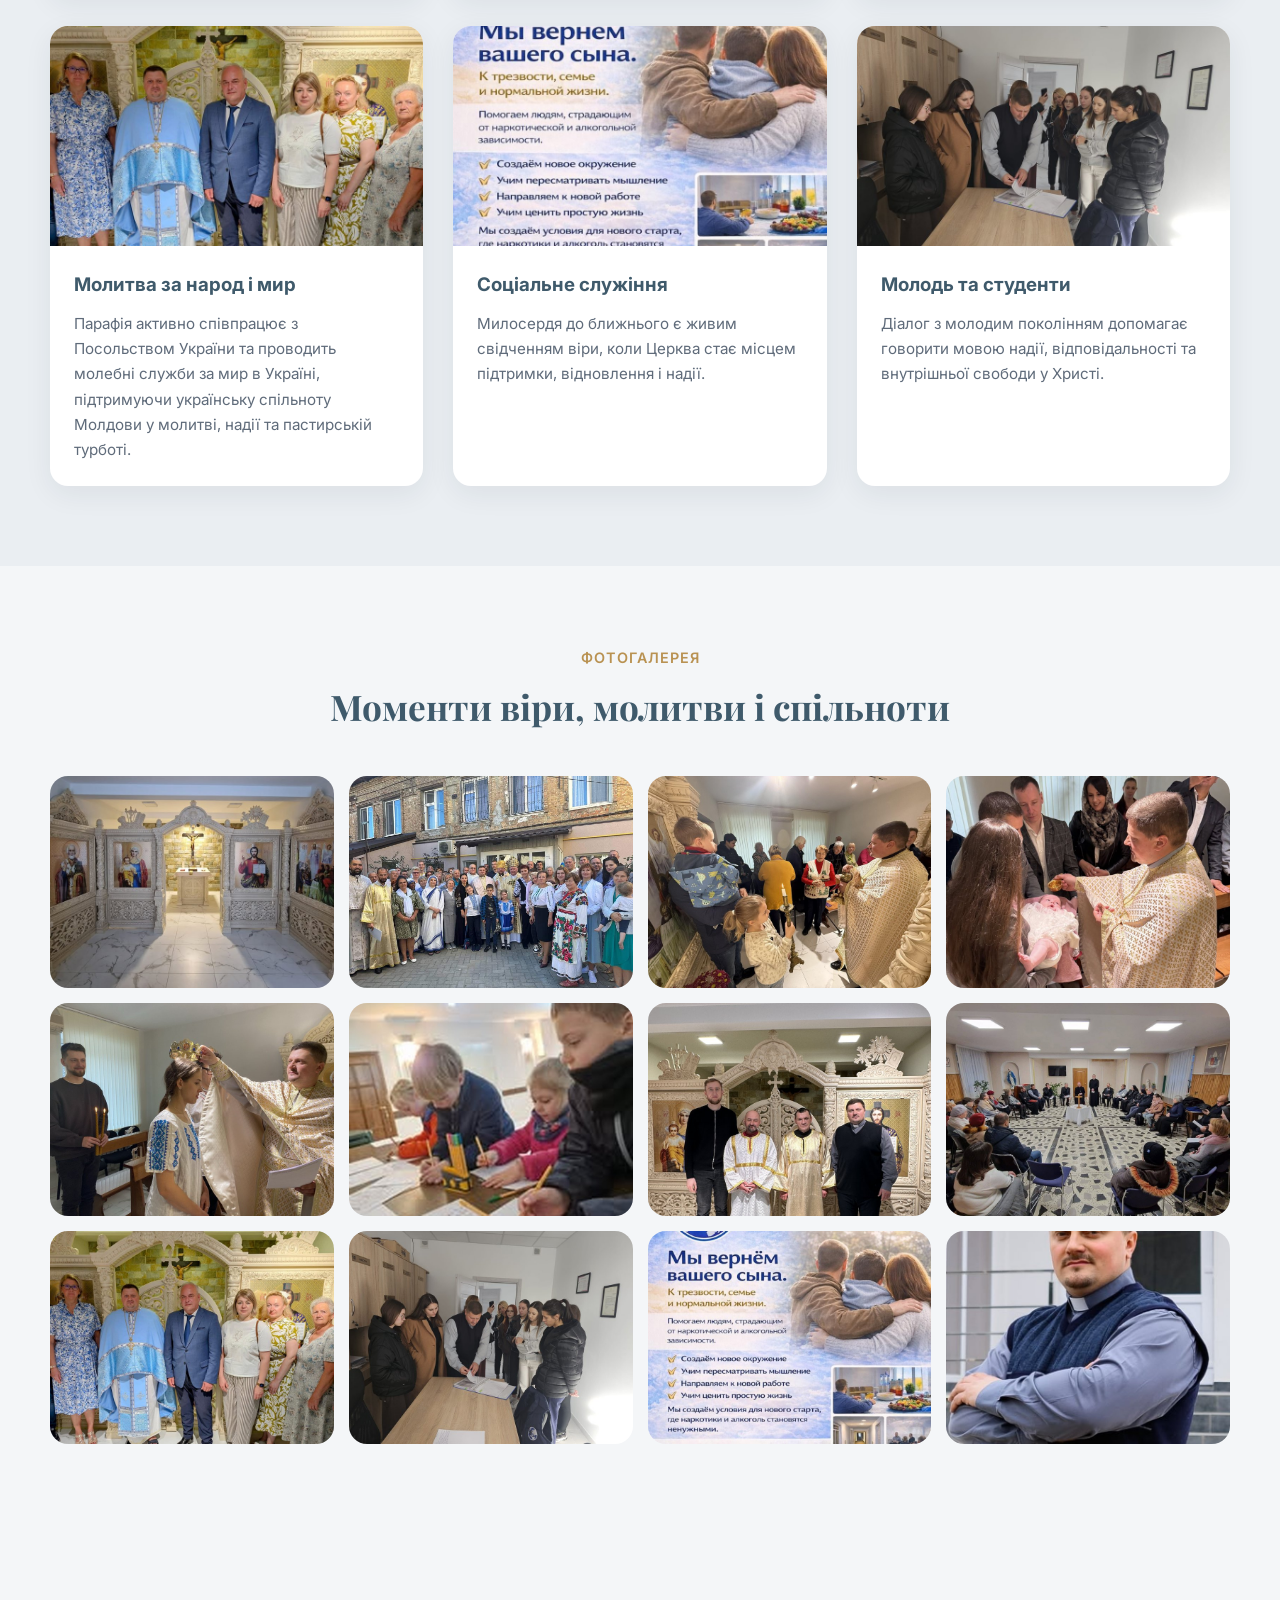
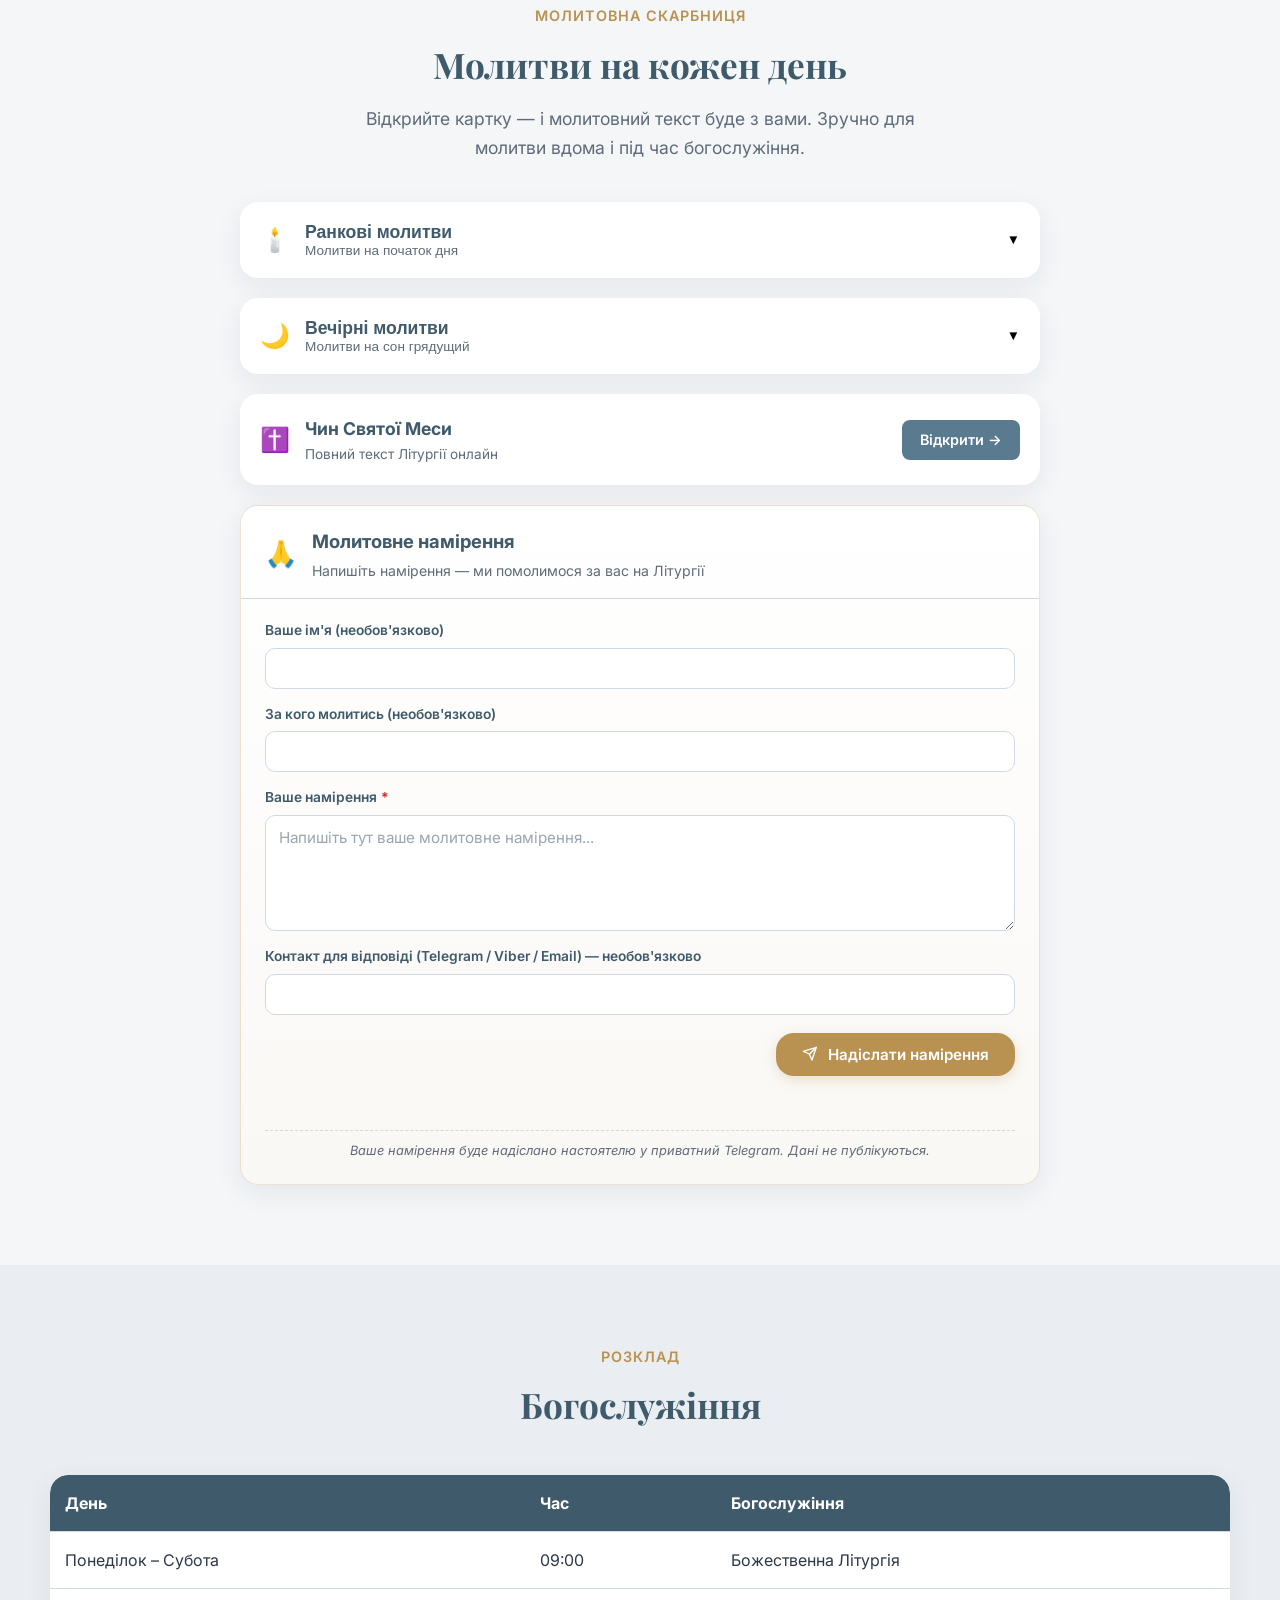
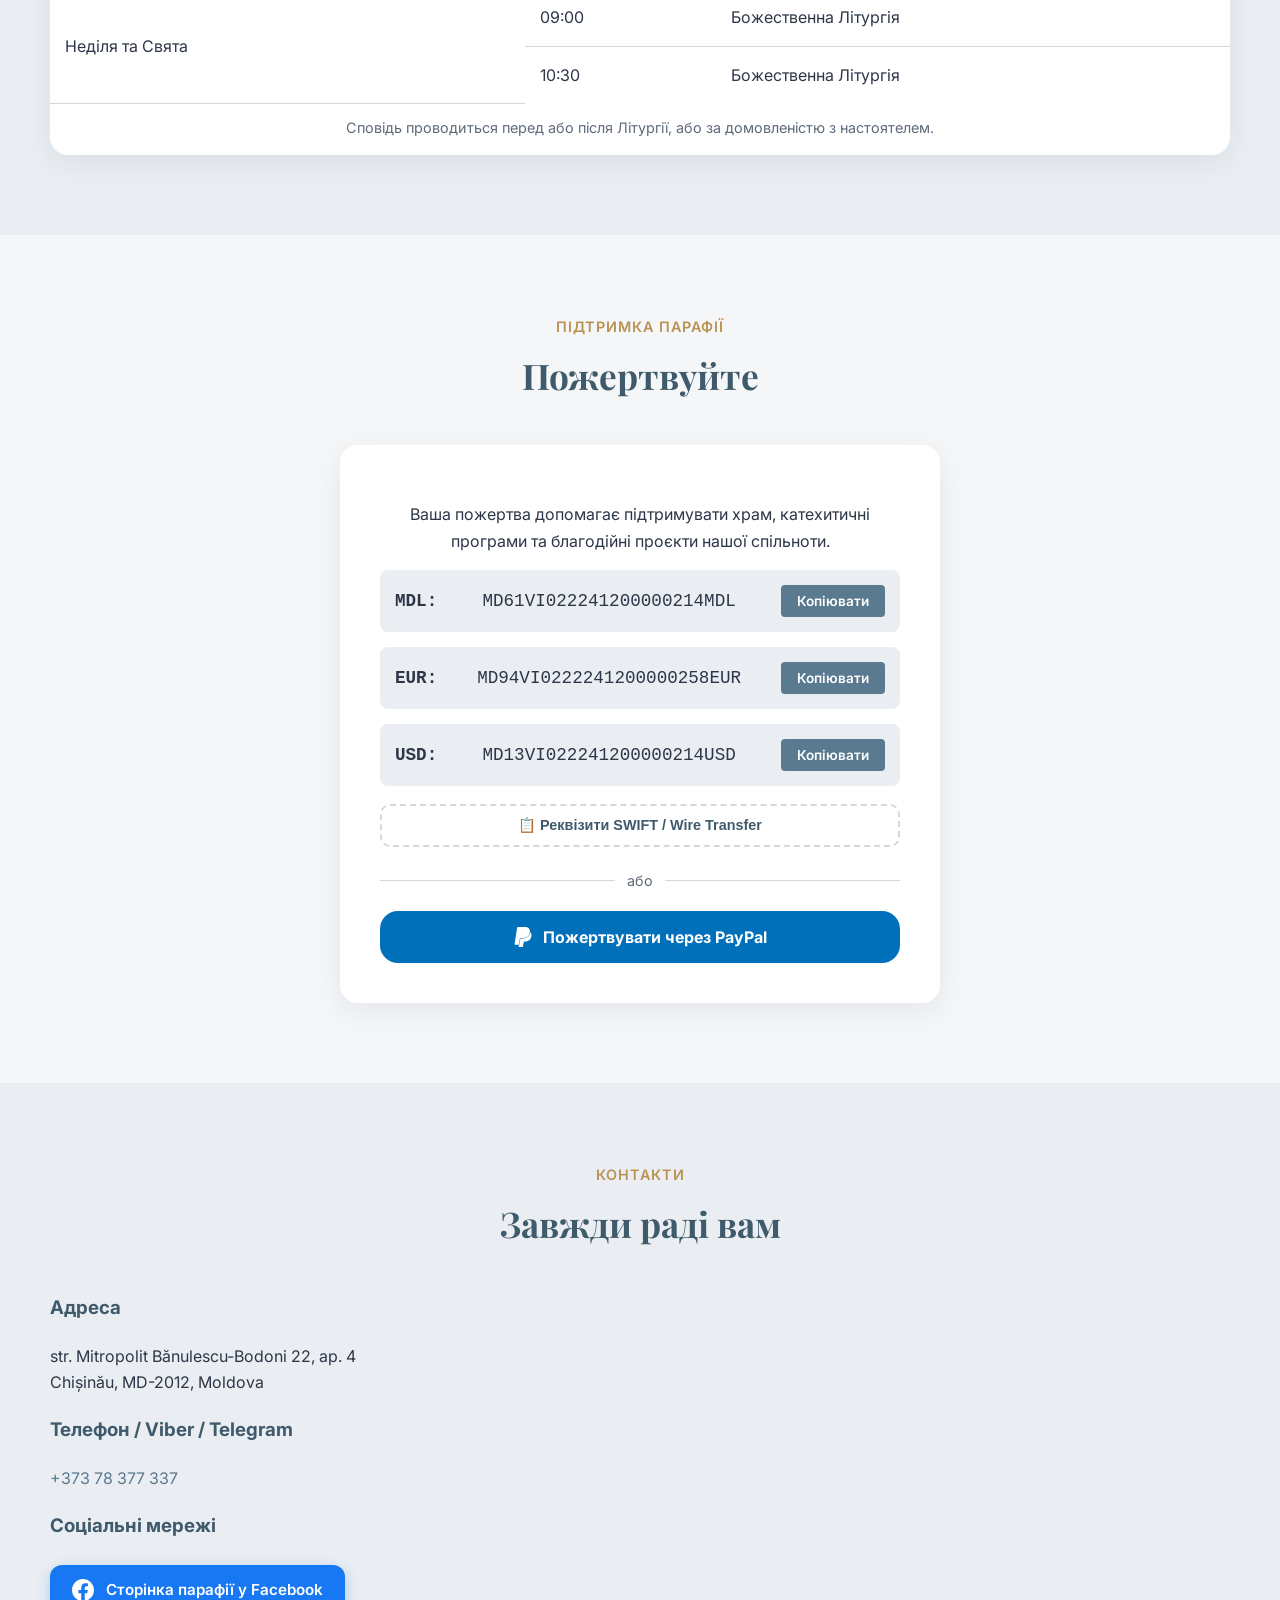
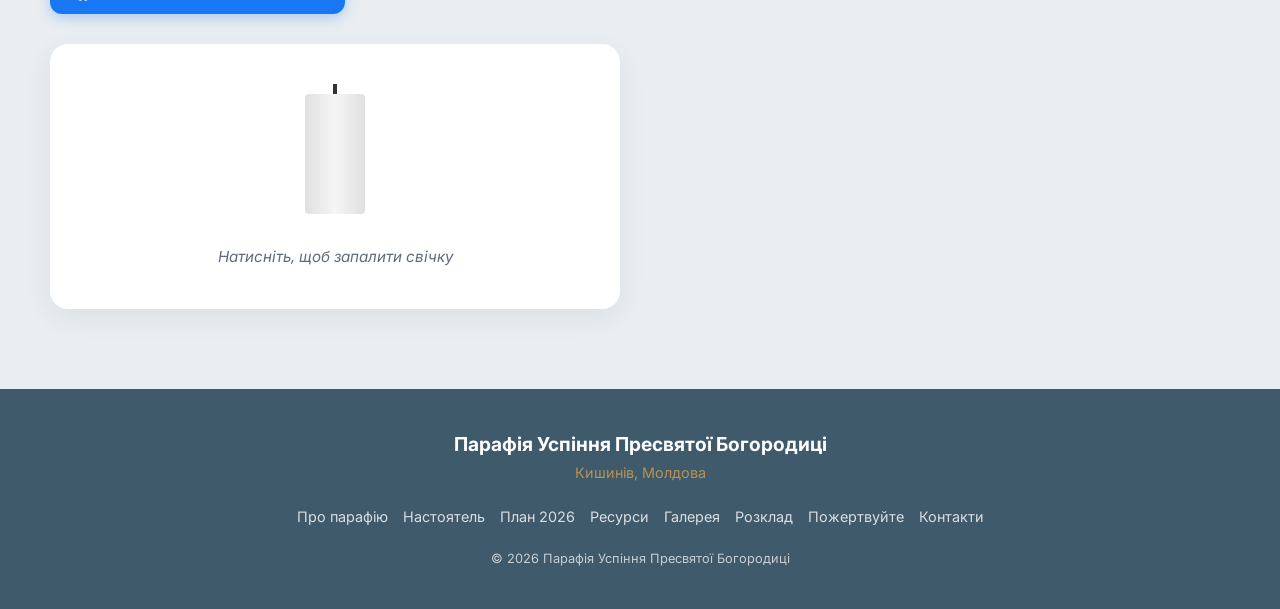
==== commit d2d02b05: "fix site structure, html css js and redeploy" ====
--- a/index.html
+++ b/index.html
@@ -1,6 +1,8 @@
 <!DOCTYPE html>
 <html lang="uk">
 <head>
+  <meta charset="UTF-8" />
+  <meta name="viewport" content="width=device-width, initial-scale=1.0" />
   <meta name="google-site-verification" content="xZ_T9EjYJ_9vJWXbHZWo5uzpubsGZZ5qbSsYukcCPgQ" />
 
   <title>Греко-католицька парафія Успіння Пресвятої Богородиці | Кишинів</title>
@@ -37,8 +39,8 @@
   <link rel="preconnect" href="https://fonts.googleapis.com" />
   <link rel="preconnect" href="https://fonts.gstatic.com" crossorigin />
   <link href="https://fonts.googleapis.com/css2?family=Playfair+Display:wght@400;600;700&family=Inter:wght@300;400;500;600;700&display=swap" rel="stylesheet" />
-  <link rel="stylesheet" href="style.css" />
-  <link rel="stylesheet" href="planner-2026.css" />
+  <link rel="stylesheet" href="style.css?v=20260421-1" />
+  <link rel="stylesheet" href="planner-2026.css?v=20260421-1" />
 
   <link rel="icon" href="data:image/svg+xml,%3Csvg xmlns='http://www.w3.org/2000/svg' viewBox='0 0 32 32'%3E%3Crect width='32' height='32' rx='6' fill='%234e3b22'/%3E%3Crect x='14' y='4' width='4' height='24' fill='%23b99252'/%3E%3Crect x='6' y='11' width='20' height='4' fill='%23b99252'/%3E%3Crect x='10' y='21' width='12' height='3' rx='1' fill='%23b99252'/%3E%3C/svg%3E" type="image/svg+xml" />
 
@@ -841,8 +843,8 @@
     </div>
   </div>
 
-  <script src="script.js"></script>
-  <script src="events-2026.js"></script>
-  <script src="planner-2026.js"></script>
+  <script src="script.js?v=20260421-1"></script>
+  <script src="events-2026.js?v=20260421-1"></script>
+  <script src="planner-2026.js?v=20260421-1"></script>
 </body>
 </html>
--- a/style.css
+++ b/style.css
@@ -484,6 +484,7 @@
 .prayer-card { background: var(--card); border-radius: var(--radius); box-shadow: var(--shadow); overflow: hidden; }
 .prayer-card-trigger { width: 100%; display: flex; align-items: center; padding: 20px; background: none; border: none; cursor: pointer; text-align: left; }
 .prayer-card-icon { font-size: 1.5rem; margin-right: 15px; }
+.prayer-card-meta { min-width: 0; flex: 1; }
 .prayer-card-meta h3 { margin: 0; color: var(--primary-dark); font-size: 1.1rem; }
 .prayer-card-meta p { margin: 0; color: var(--muted); font-size: 0.85rem; }
 .prayer-card-arrow { margin-left: auto; transition: transform 0.3s; }
@@ -687,3 +688,186 @@
   .stats-row { flex-wrap: wrap; gap: 16px; }
   .planner-grid, .resources-grid { grid-template-columns: 1fr; }
 }
+
+/* ===================== PRAYER INTENTION FORM ===================== */
+.prayer-card-intention {
+  background: linear-gradient(180deg, #ffffff 0%, #faf8f5 100%);
+  border: 1px solid rgba(185, 146, 82, 0.25);
+  cursor: default;
+}
+.prayer-card-intention-head {
+  display: flex;
+  align-items: center;
+  gap: 15px;
+  padding: 20px 24px 16px;
+  border-bottom: 1px solid var(--line);
+}
+.prayer-card-intention-head .prayer-card-icon {
+  font-size: 1.6rem;
+  margin-right: 0;
+}
+.prayer-card-intention-head .prayer-card-meta h3 {
+  margin: 0;
+  color: var(--primary-dark);
+  font-size: 1.15rem;
+}
+.prayer-card-intention-head .prayer-card-meta p {
+  margin: 2px 0 0;
+  color: var(--muted);
+  font-size: 0.88rem;
+}
+
+.intention-form {
+  display: flex;
+  flex-direction: column;
+  gap: 14px;
+  padding: 20px 24px 24px;
+  width: 100%;
+}
+.intention-field {
+  display: flex;
+  flex-direction: column;
+  gap: 6px;
+  width: 100%;
+}
+.intention-field label {
+  font-weight: 600;
+  font-size: 0.86rem;
+  color: var(--primary-dark);
+  display: flex;
+  align-items: center;
+  gap: 4px;
+  width: 100%;
+  margin: 0;
+}
+.intent-req {
+  color: #d32f2f;
+  font-weight: 700;
+}
+.intention-field input,
+.intention-field textarea {
+  display: block;
+  width: 100%;
+  max-width: 100%;
+  border: 1.5px solid var(--line);
+  border-radius: 10px;
+  padding: 10px 13px;
+  font-family: "Inter", sans-serif;
+  font-size: 0.95rem;
+  background: #ffffff;
+  color: var(--text);
+  transition: border-color 0.2s, box-shadow 0.2s, background 0.2s;
+  font-weight: 400;
+}
+.intention-field textarea {
+  resize: vertical;
+  min-height: 96px;
+  line-height: 1.55;
+}
+.intention-field input:focus,
+.intention-field textarea:focus {
+  outline: none;
+  border-color: var(--primary);
+  box-shadow: 0 0 0 3px rgba(90, 122, 143, 0.18);
+  background: #fafbfc;
+}
+.intention-field input::placeholder,
+.intention-field textarea::placeholder {
+  color: #9aa5b1;
+}
+
+.intent-honeypot {
+  position: absolute !important;
+  left: -9999px !important;
+  width: 1px !important;
+  height: 1px !important;
+  opacity: 0 !important;
+  pointer-events: none !important;
+}
+
+.intention-actions {
+  display: flex;
+  justify-content: flex-end;
+  margin-top: 4px;
+}
+.intention-submit-btn {
+  display: inline-flex;
+  align-items: center;
+  justify-content: center;
+  gap: 10px;
+  background: var(--gold);
+  color: #fff;
+  border: none;
+  padding: 12px 26px;
+  border-radius: var(--radius);
+  font-weight: 600;
+  font-size: 0.95rem;
+  font-family: "Inter", sans-serif;
+  cursor: pointer;
+  transition: background 0.25s, transform 0.2s, box-shadow 0.2s;
+  min-width: 220px;
+  box-shadow: 0 4px 14px rgba(185, 146, 82, 0.25);
+}
+.intention-submit-btn:hover:not(:disabled) {
+  background: #a07e3f;
+  transform: translateY(-1px);
+  box-shadow: 0 6px 20px rgba(185, 146, 82, 0.35);
+}
+.intention-submit-btn:disabled {
+  opacity: 0.7;
+  cursor: not-allowed;
+  transform: none;
+}
+.intention-submit-icon {
+  width: 16px;
+  height: 16px;
+  flex-shrink: 0;
+}
+.intention-submit-spinner {
+  display: none;
+  width: 16px;
+  height: 16px;
+  border: 2px solid rgba(255, 255, 255, 0.35);
+  border-top-color: #fff;
+  border-radius: 50%;
+  animation: intention-spin 0.8s linear infinite;
+  flex-shrink: 0;
+}
+.intention-submit-btn.is-loading .intention-submit-icon { display: none; }
+.intention-submit-btn.is-loading .intention-submit-spinner { display: inline-block; }
+.intention-submit-btn.is-loading .intention-submit-text { opacity: 0.85; }
+@keyframes intention-spin {
+  to { transform: rotate(360deg); }
+}
+
+.intention-status {
+  margin: 4px 0 0;
+  font-size: 0.92rem;
+  min-height: 1.2em;
+  line-height: 1.5;
+}
+.intention-status.success {
+  color: #2e7d32;
+  font-weight: 600;
+}
+.intention-status.error {
+  color: #c62828;
+  font-weight: 600;
+}
+
+.intention-privacy {
+  font-size: 0.8rem;
+  color: var(--muted);
+  margin: 4px 0 0;
+  font-style: italic;
+  line-height: 1.5;
+  text-align: center;
+  padding-top: 10px;
+  border-top: 1px dashed var(--line);
+}
+
+@media (max-width: 600px) {
+  .prayer-card-intention-head { padding: 18px 18px 14px; }
+  .intention-form { padding: 16px 18px 20px; gap: 12px; }
+  .intention-submit-btn { width: 100%; min-width: 0; }
+}
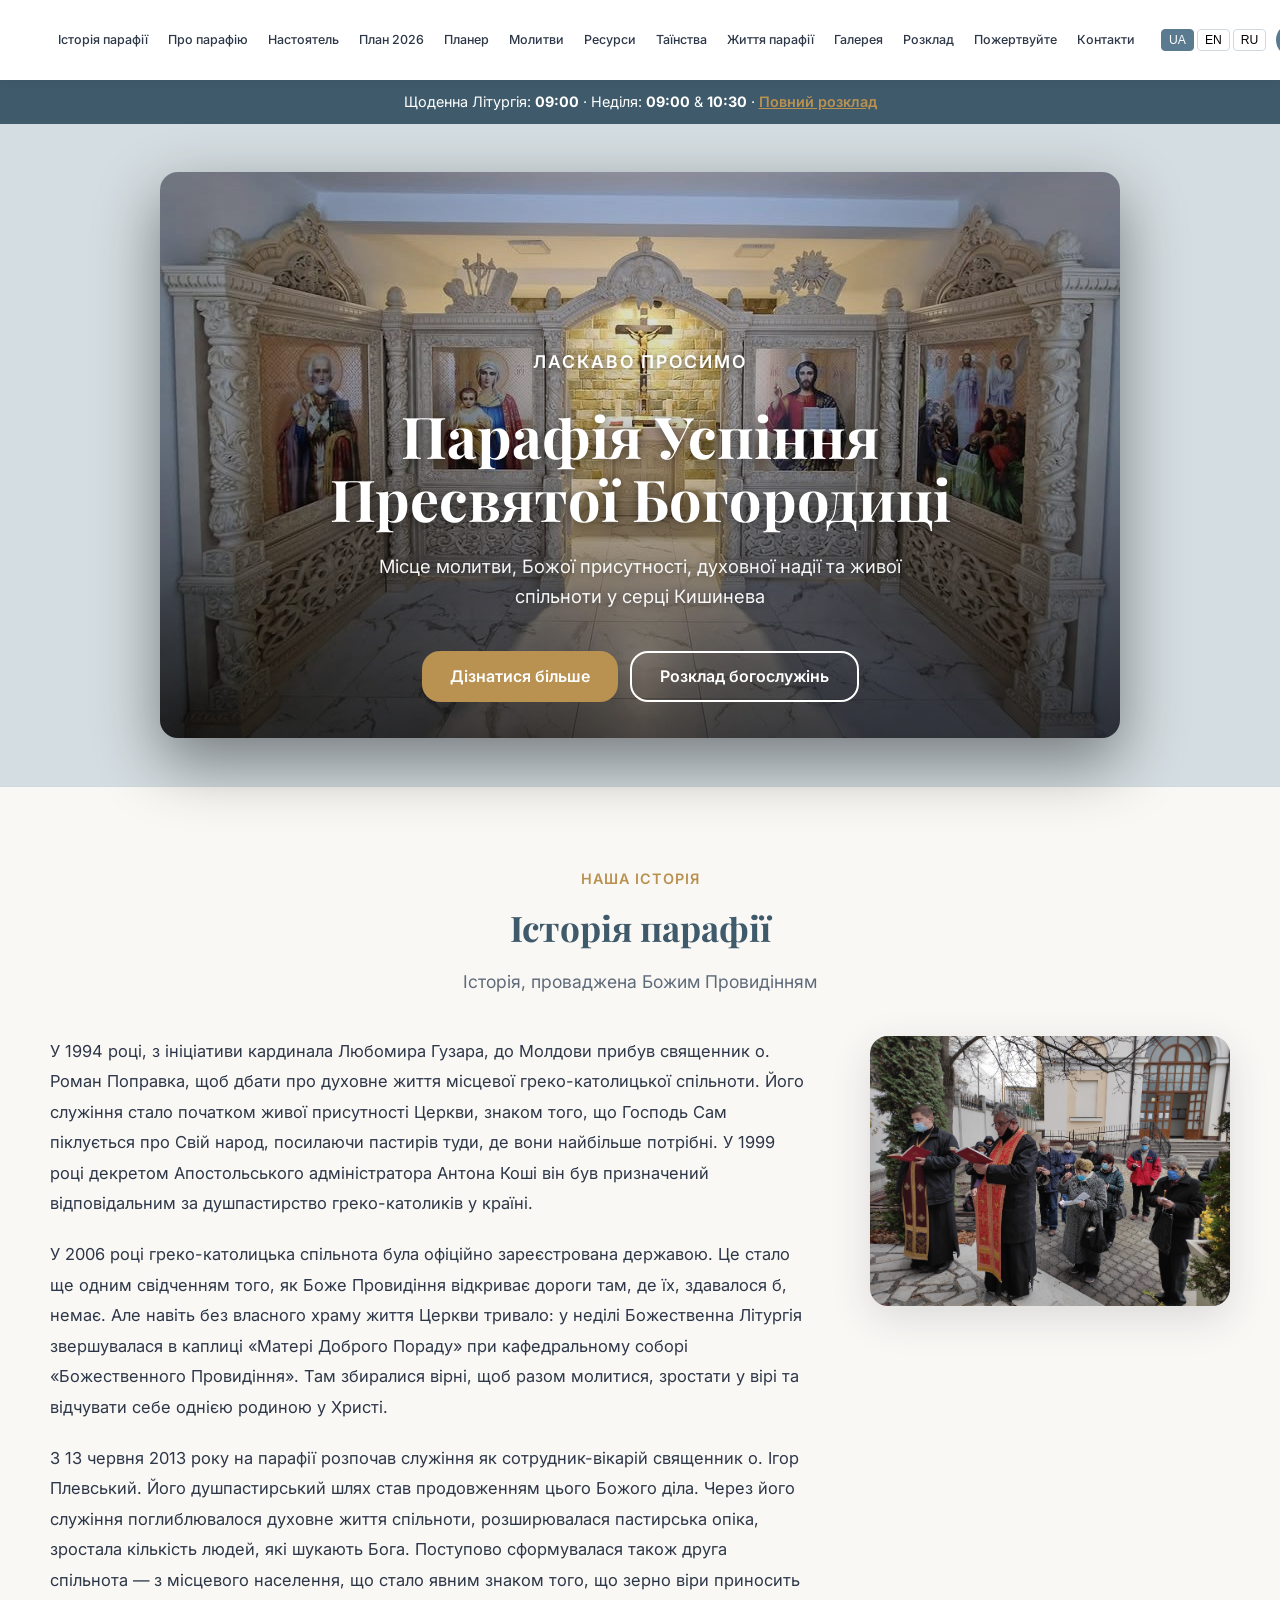
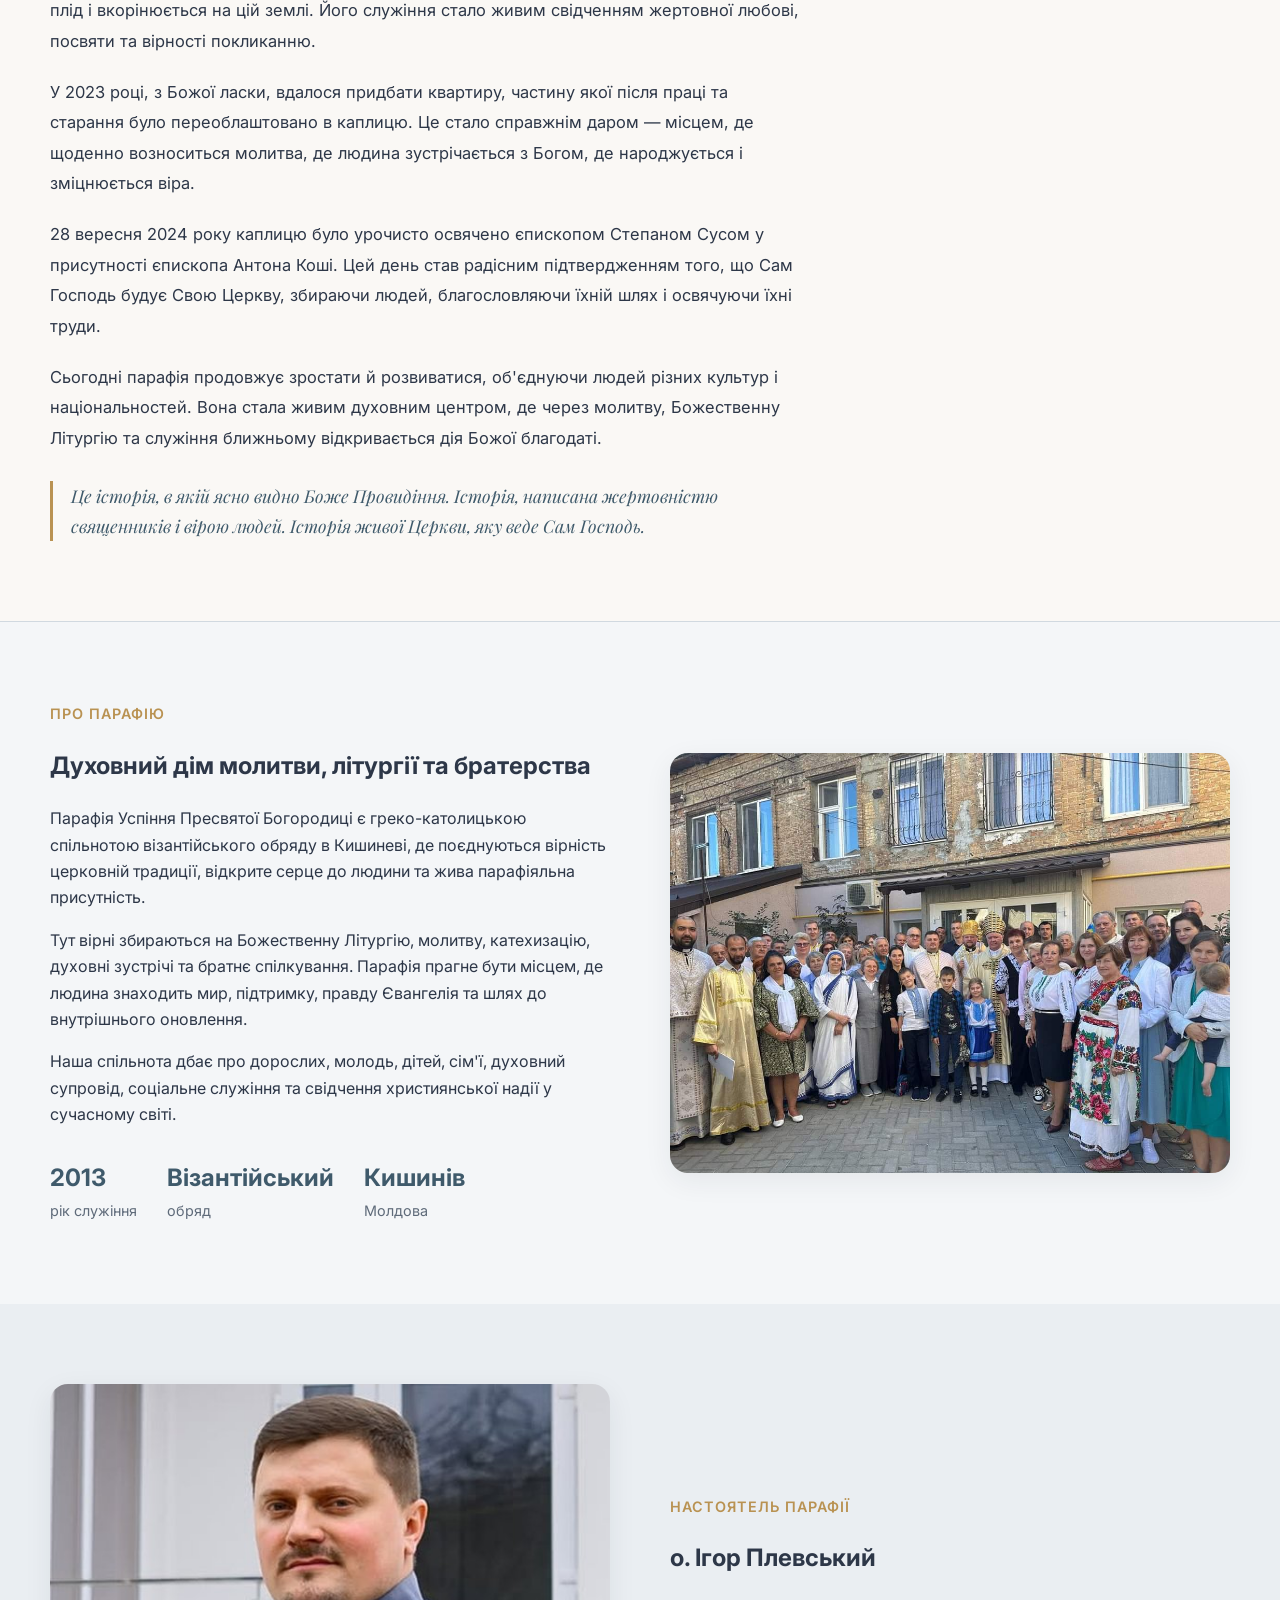
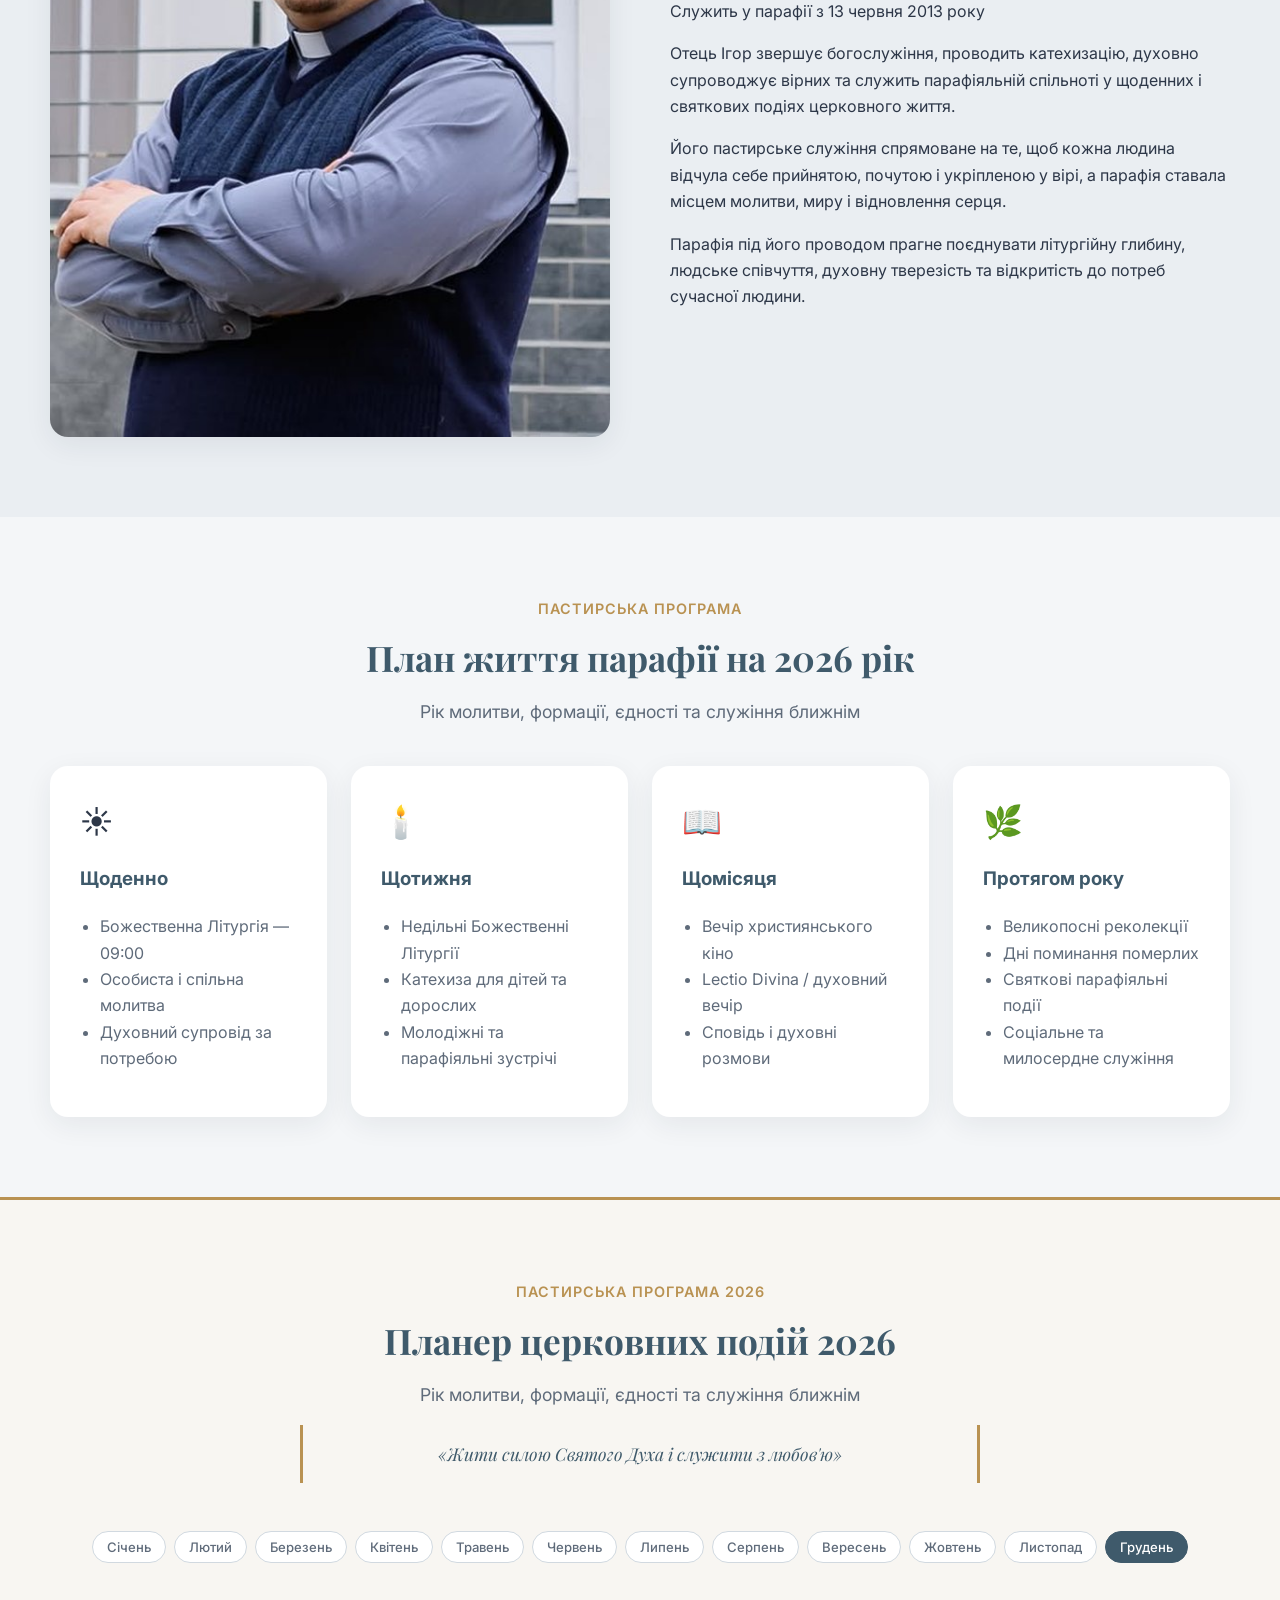
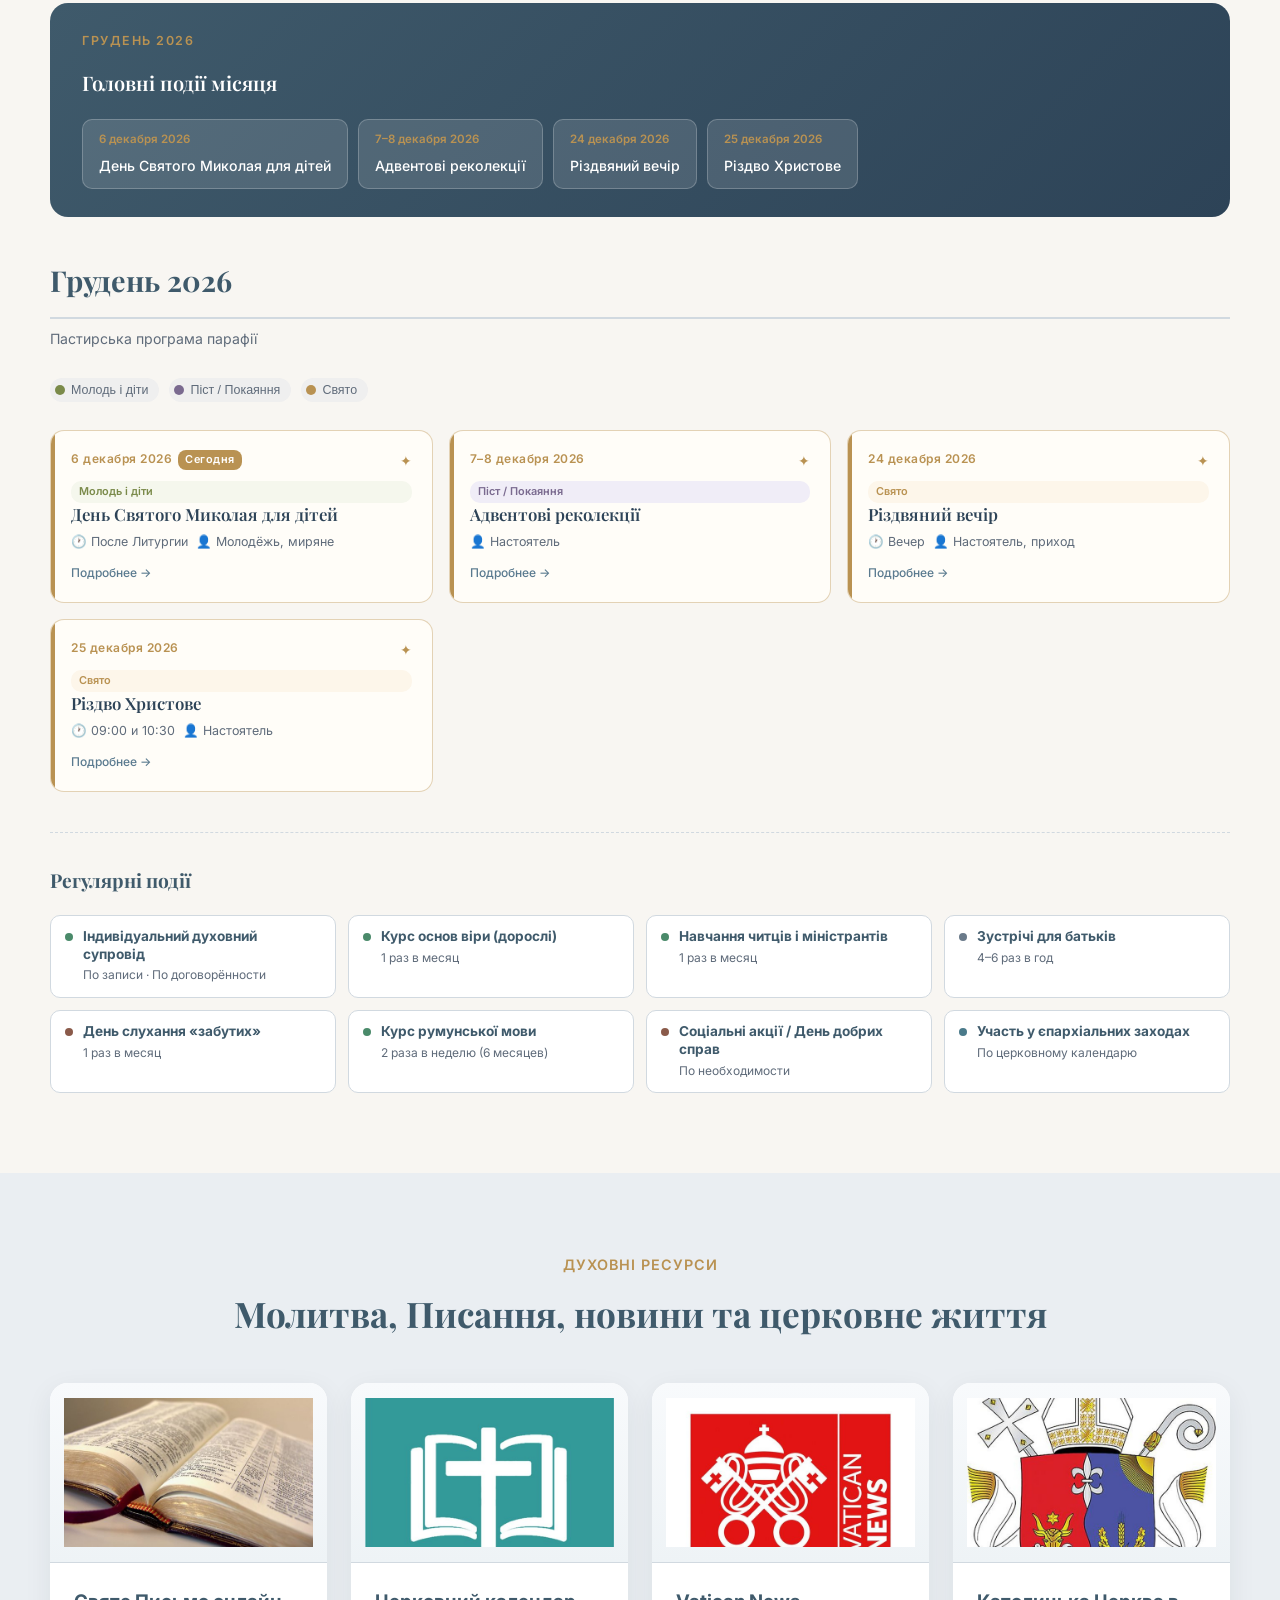
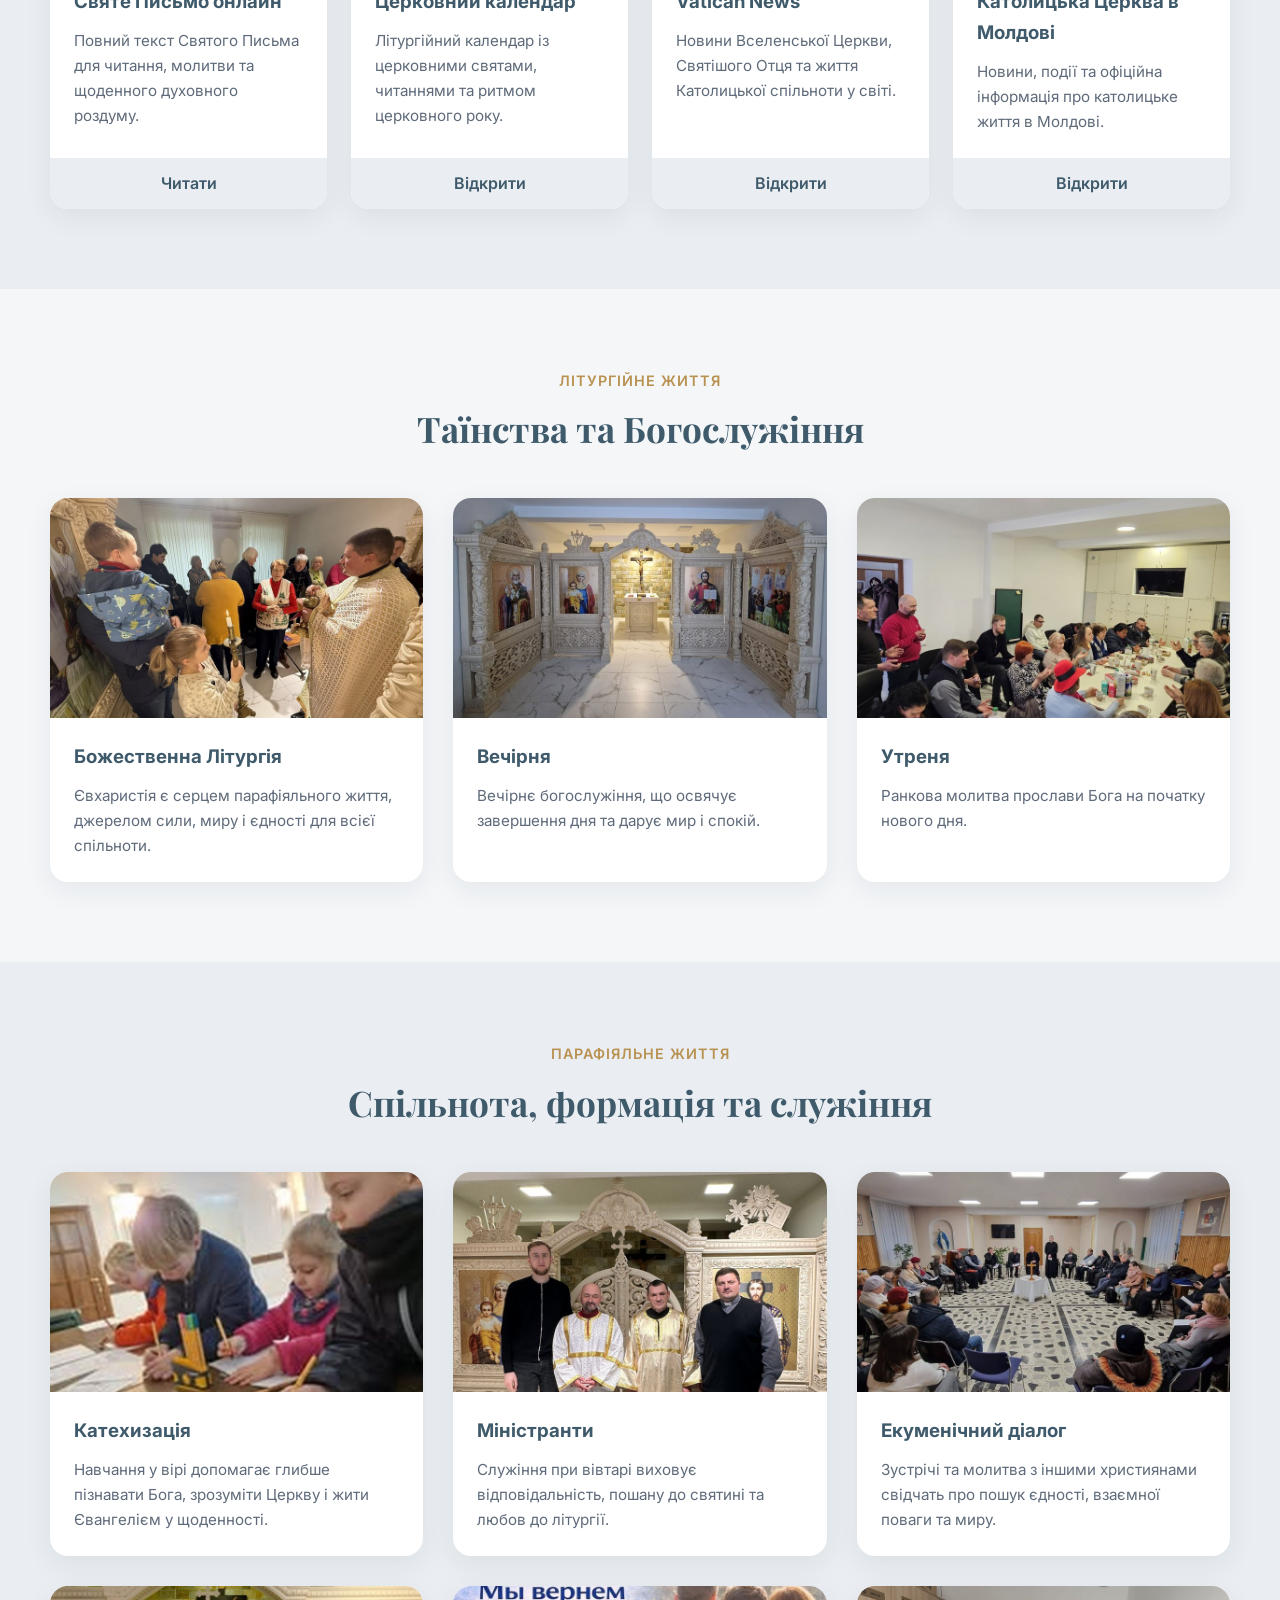
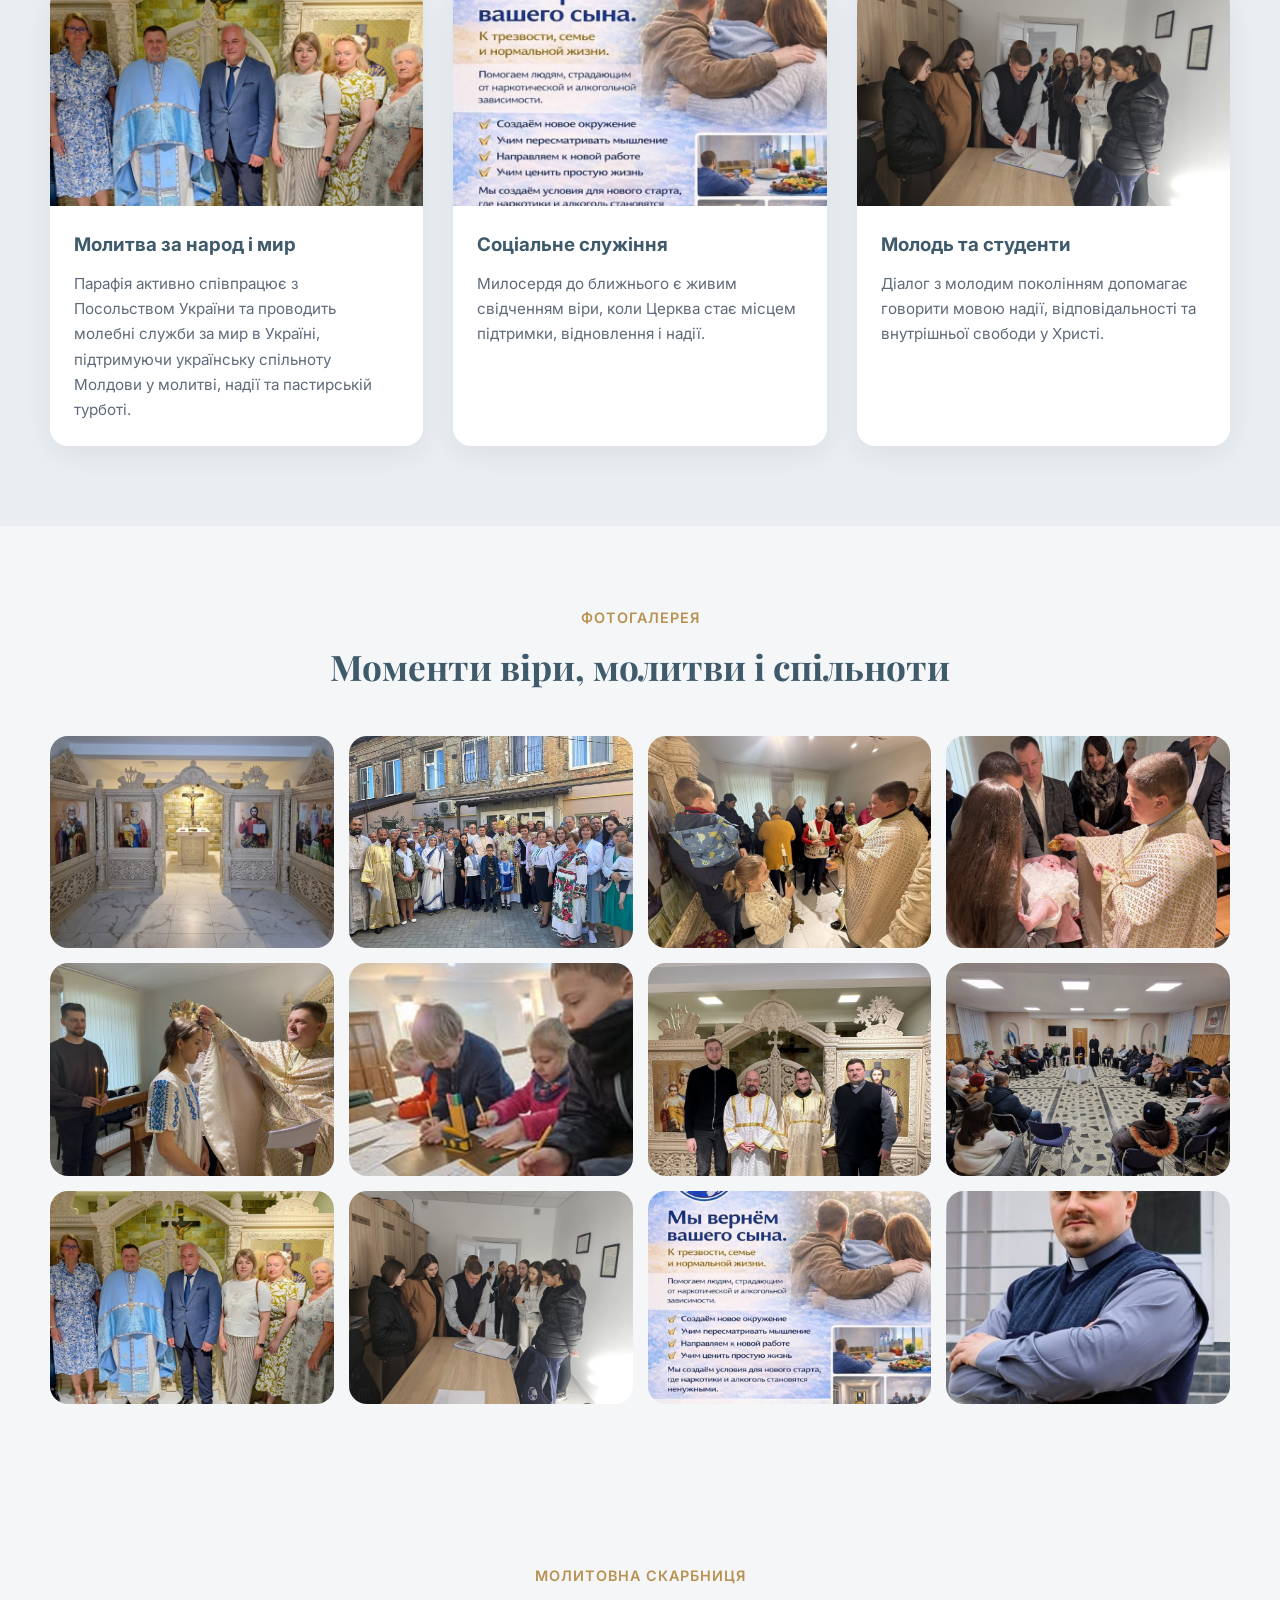
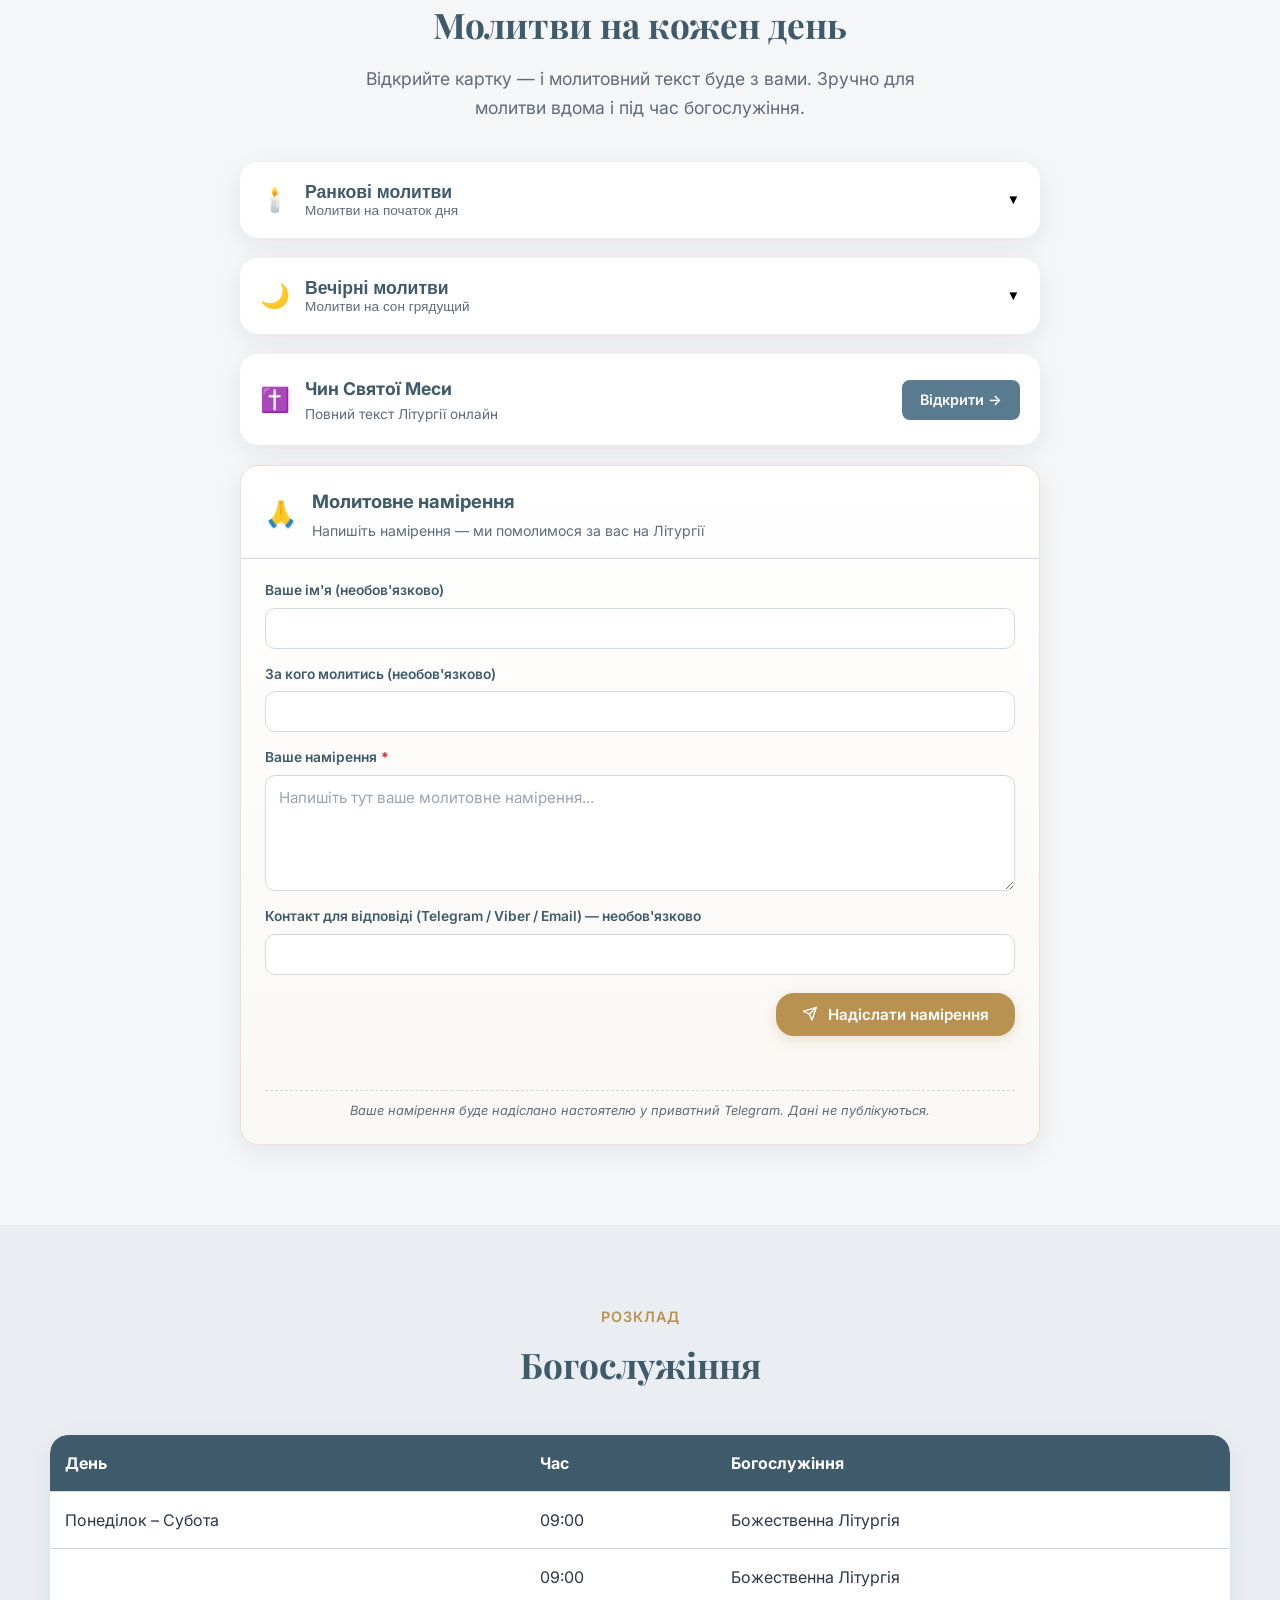
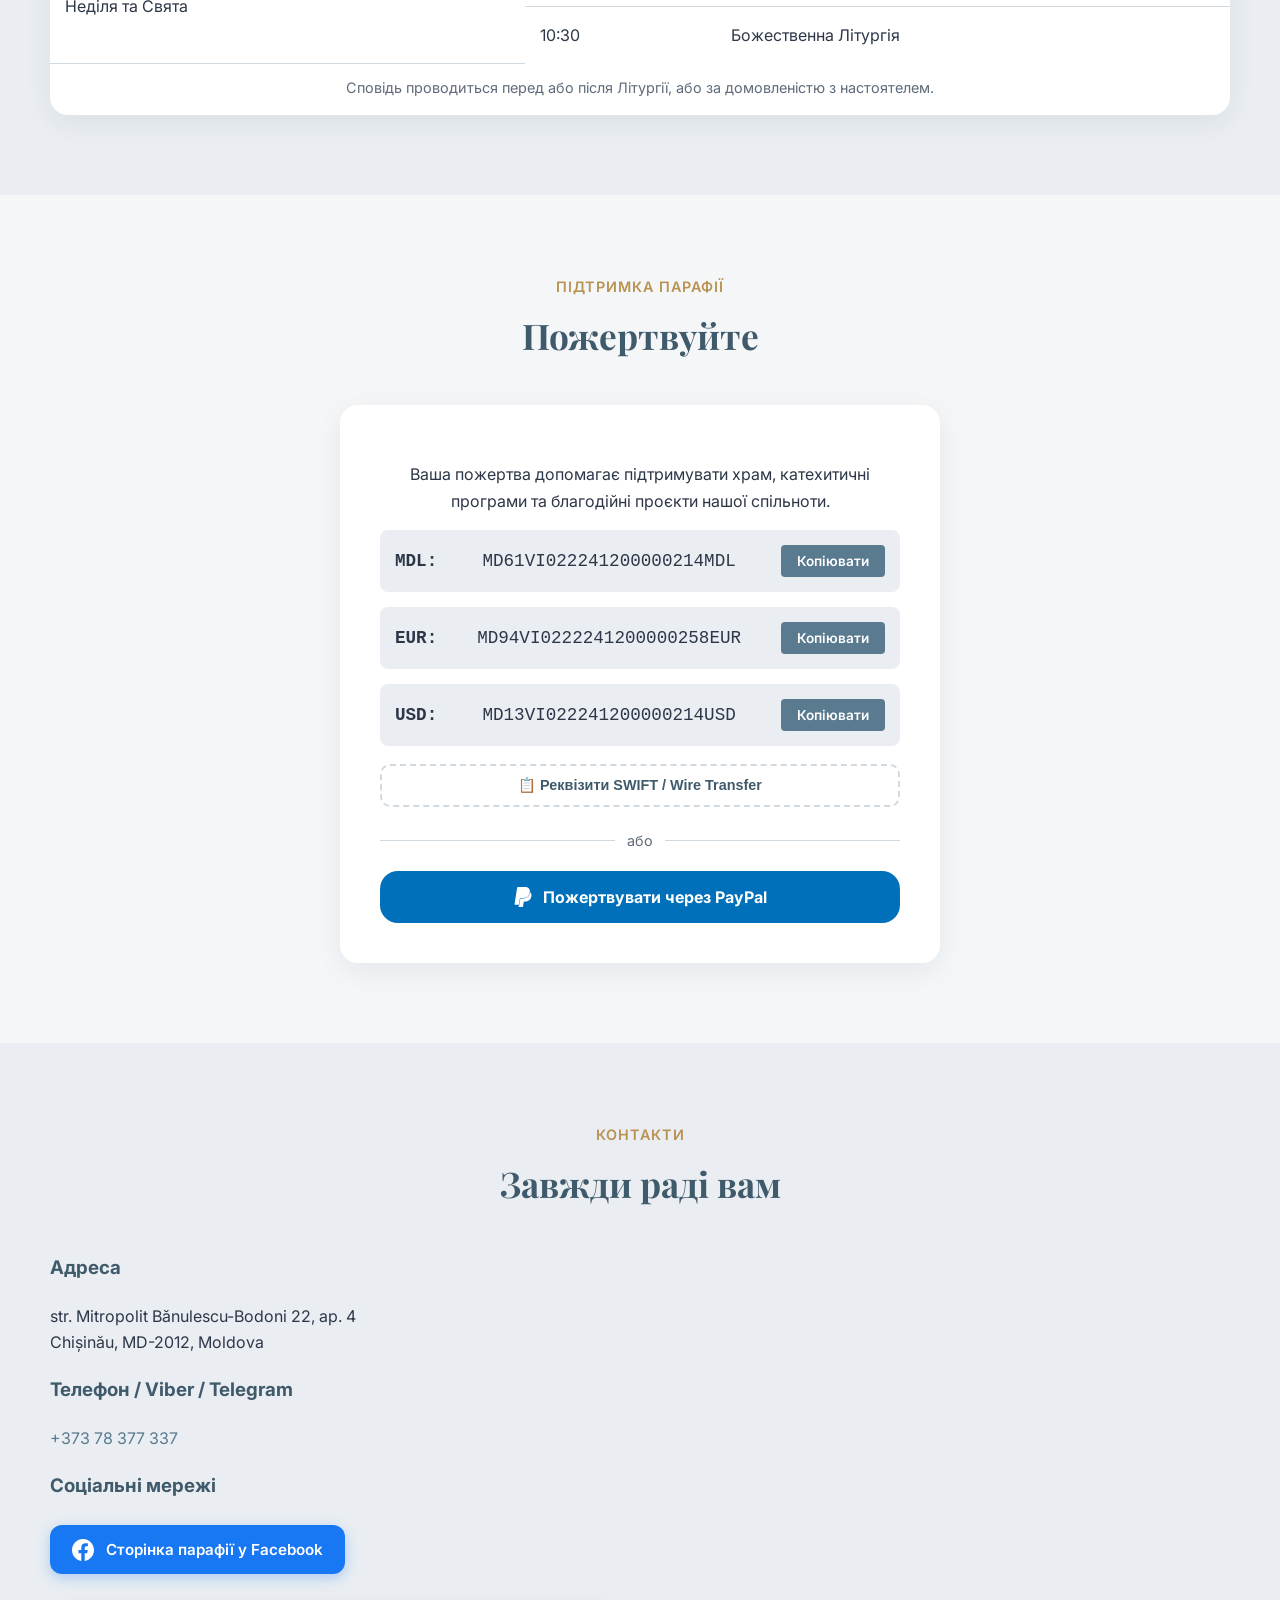
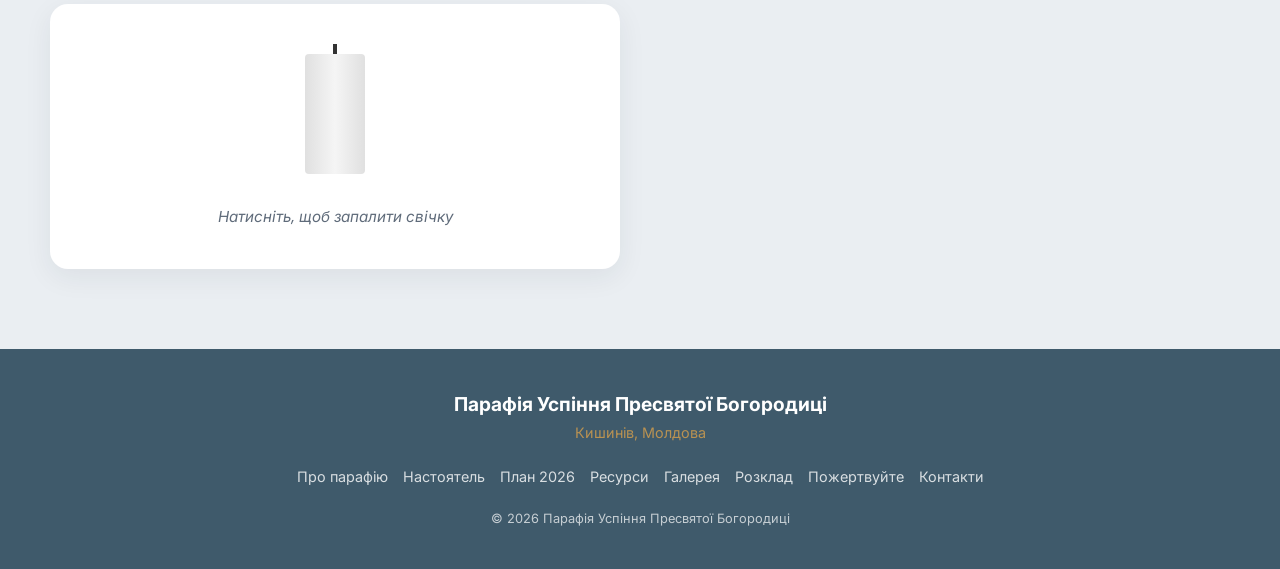
==== commit ae7e2006: "Fix mobile language menu and resource images" ====
--- a/index.html
+++ b/index.html
@@ -39,7 +39,7 @@
   <link rel="preconnect" href="https://fonts.googleapis.com" />
   <link rel="preconnect" href="https://fonts.gstatic.com" crossorigin />
   <link href="https://fonts.googleapis.com/css2?family=Playfair+Display:wght@400;600;700&family=Inter:wght@300;400;500;600;700&display=swap" rel="stylesheet" />
-  <link rel="stylesheet" href="style.css?v=20260421-1" />
+  <link rel="stylesheet" href="style.css?v=20260802-4" />
   <link rel="stylesheet" href="planner-2026.css?v=20260421-1" />
 
   <link rel="icon" href="data:image/svg+xml,%3Csvg xmlns='http://www.w3.org/2000/svg' viewBox='0 0 32 32'%3E%3Crect width='32' height='32' rx='6' fill='%234e3b22'/%3E%3Crect x='14' y='4' width='4' height='24' fill='%23b99252'/%3E%3Crect x='6' y='11' width='20' height='4' fill='%23b99252'/%3E%3Crect x='10' y='21' width='12' height='3' rx='1' fill='%23b99252'/%3E%3C/svg%3E" type="image/svg+xml" />
@@ -99,11 +99,16 @@
       </button>
 
       <nav class="main-nav" id="mainNav" aria-label="Головна навігація">
+        <div class="mobile-lang-switcher" role="group" aria-label="Мова сайту">
+          <button class="lang-btn active" data-lang="ua" onclick="setLanguage('ua')" aria-label="Українська">UA</button>
+          <button class="lang-btn" data-lang="en" onclick="setLanguage('en')" aria-label="English">EN</button>
+          <button class="lang-btn" data-lang="ru" onclick="setLanguage('ru')" aria-label="Русский">RU</button>
+        </div>
         <a href="#history"      data-key="navHistory"    onclick="closeNav()">Історія парафії</a>
         <a href="#about"        data-key="navAbout"      onclick="closeNav()">Про парафію</a>
         <a href="#priest"       data-key="navPriest"     onclick="closeNav()">Настоятель</a>
         <a href="#planner"      data-key="navPlanner"    onclick="closeNav()">План 2026</a>
-        <a href="#calendar-2026" onclick="closeNav()">Планер</a>
+        <a href="#calendar-2026" data-key="navCalendar" onclick="closeNav()">Планер</a>
         <a href="#prayer-cards" data-key="navPrayers"    onclick="closeNav()">Молитви</a>
         <a href="#resources"    data-key="navResources"  onclick="closeNav()">Ресурси</a>
         <a href="#sacraments"   data-key="navSacraments" onclick="closeNav()">Таїнства</a>
@@ -116,9 +121,9 @@
 
       <div class="header-right">
         <div class="lang-switcher" role="group" aria-label="Мова сайту">
-          <button id="langBtnUA" class="lang-btn active" onclick="setLanguage('ua')" aria-label="Українська">UA</button>
-          <button id="langBtnEN" class="lang-btn"        onclick="setLanguage('en')" aria-label="English">EN</button>
-          <button id="langBtnRU" class="lang-btn"        onclick="setLanguage('ru')" aria-label="Русский">RU</button>
+          <button id="langBtnUA" class="lang-btn active" data-lang="ua" onclick="setLanguage('ua')" aria-label="Українська">UA</button>
+          <button id="langBtnEN" class="lang-btn" data-lang="en" onclick="setLanguage('en')" aria-label="English">EN</button>
+          <button id="langBtnRU" class="lang-btn" data-lang="ru" onclick="setLanguage('ru')" aria-label="Русский">RU</button>
         </div>
         <a href="#contacts" class="header-cta" data-key="headerCta">Зв'язатись</a>
       </div>
@@ -838,12 +843,12 @@
     <div class="lightbox-backdrop"></div>
     <div class="lightbox-content">
       <button class="lightbox-close" aria-label="Закрити">×</button>
-      <img id="lightbox-img" src="" alt="" />
+      <img id="lightbox-img" src="[data-uri]" alt="" />
       <div id="lightbox-caption" class="lightbox-caption"></div>
     </div>
   </div>
 
-  <script src="script.js?v=20260421-1"></script>
+  <script src="script.js?v=20260802-4"></script>
   <script src="events-2026.js?v=20260421-1"></script>
   <script src="planner-2026.js?v=20260421-1"></script>
 </body>
--- a/style.css
+++ b/style.css
@@ -70,9 +70,20 @@
   padding: 0 32px;
   gap: 16px;
 }
-.brand { text-decoration: none; color: inherit; flex-shrink: 0; }
-.brand-name { font-weight: 700; font-size: 0.9rem; color: var(--primary-dark); white-space: nowrap; }
-.brand-sub { font-size: 0.72rem; color: var(--muted); white-space: nowrap; }
+.brand {
+  text-decoration: none;
+  color: inherit;
+  flex: 0 1 auto;
+  min-width: 0;
+}
+.brand-name,
+.brand-sub {
+  white-space: nowrap;
+  overflow: hidden;
+  text-overflow: ellipsis;
+}
+.brand-name { font-weight: 700; font-size: 0.9rem; color: var(--primary-dark); }
+.brand-sub { font-size: 0.72rem; color: var(--muted); }
 
 .main-nav {
   flex: 1; display: flex; align-items: center; justify-content: center;
@@ -85,14 +96,15 @@
 .main-nav a:hover { color: var(--gold); }
 
 .header-right { display: flex; align-items: center; gap: 10px; flex-shrink: 0; }
-.lang-switcher { display: flex; gap: 3px; }
-.lang-switcher button {
+.lang-switcher, .mobile-lang-switcher { display: flex; gap: 3px; }
+.mobile-lang-switcher { display: none; }
+.lang-switcher button, .mobile-lang-switcher button {
   background: none; border: 1px solid var(--line);
   padding: 3px 7px; cursor: pointer; border-radius: 4px; font-size: 0.76rem;
   transition: background 0.2s, color 0.2s;
 }
-.lang-switcher button.active { background: var(--primary); color: #fff; border-color: var(--primary); }
-.lang-switcher button:hover:not(.active) { background: var(--bg-alt); }
+.lang-switcher button.active, .mobile-lang-switcher button.active { background: var(--primary); color: #fff; border-color: var(--primary); }
+.lang-switcher button:hover:not(.active), .mobile-lang-switcher button:hover:not(.active) { background: var(--bg-alt); }
 
 .header-cta {
   background: var(--primary); color: #fff;
@@ -451,6 +463,13 @@
 .sacrament-card, .life-card, .resource-card { padding: 0; overflow: hidden; display: flex; flex-direction: column; }
 .sacrament-img img, .life-card img, .resource-card img {
   width: 100%; height: 220px; object-fit: cover; display: block;
+}
+.resource-card .resource-img {
+  height: 180px;
+  object-fit: contain;
+  padding: 14px;
+  background: linear-gradient(180deg, #f8fafc 0%, #eef3f6 100%);
+  border-bottom: 1px solid var(--line);
 }
 .sacrament-body, .life-body, .resource-body { padding: 24px; flex-grow: 1; }
 .sacrament-body h3, .life-body h3, .resource-body h3 { margin: 0 0 10px; color: var(--primary-dark); }
@@ -654,17 +673,40 @@
 
 /* ===================== RESPONSIVE ===================== */
 @media (max-width: 768px) {
+  .header-inner { padding: 0 14px; gap: 8px; }
+  .brand { flex: 1 1 auto; }
+  .brand-name { font-size: 0.82rem; }
+  .brand-sub { font-size: 0.68rem; }
   .burger { display: block; }
   .main-nav {
     display: none; position: absolute; top: var(--header-h); left: 0;
     width: 100%; background: #fff; flex-direction: column;
-    padding: 20px; box-shadow: 0 10px 10px rgba(0,0,0,0.1); z-index: 999;
+    padding: 16px 20px 20px; box-shadow: 0 10px 10px rgba(0,0,0,0.1); z-index: 999;
+    min-height: calc(100vh - var(--header-h));
+    max-height: calc(100vh - var(--header-h));
+    overflow-y: auto;
   }
   .main-nav.active { display: flex; }
   .main-nav a { margin: 10px 0; font-size: 1.1rem; }
+  .mobile-lang-switcher {
+    display: flex;
+    width: 100%;
+    justify-content: center;
+    gap: 8px;
+    padding: 2px 0 14px;
+    margin-bottom: 6px;
+    border-bottom: 1px solid var(--line);
+  }
+  .mobile-lang-switcher button {
+    min-width: 54px;
+    padding: 8px 12px;
+    border-radius: 999px;
+    font-weight: 700;
+    font-size: 0.86rem;
+  }
 
   .header-cta { display: none; }
-  .header-right { display: flex; gap: 10px; }
+  .header-right { display: none; }
 
   .two-col, .contacts-grid { grid-template-columns: 1fr; }
   .two-col-rev .two-col-image { order: 2; }
@@ -687,6 +729,8 @@
   .gallery-grid { grid-template-columns: repeat(auto-fill, minmax(160px, 1fr)); gap: 10px; }
   .stats-row { flex-wrap: wrap; gap: 16px; }
   .planner-grid, .resources-grid { grid-template-columns: 1fr; }
+  .brand-sub { display: none; }
+  .resource-card .resource-img { height: 165px; }
 }
 
 /* ===================== PRAYER INTENTION FORM ===================== */
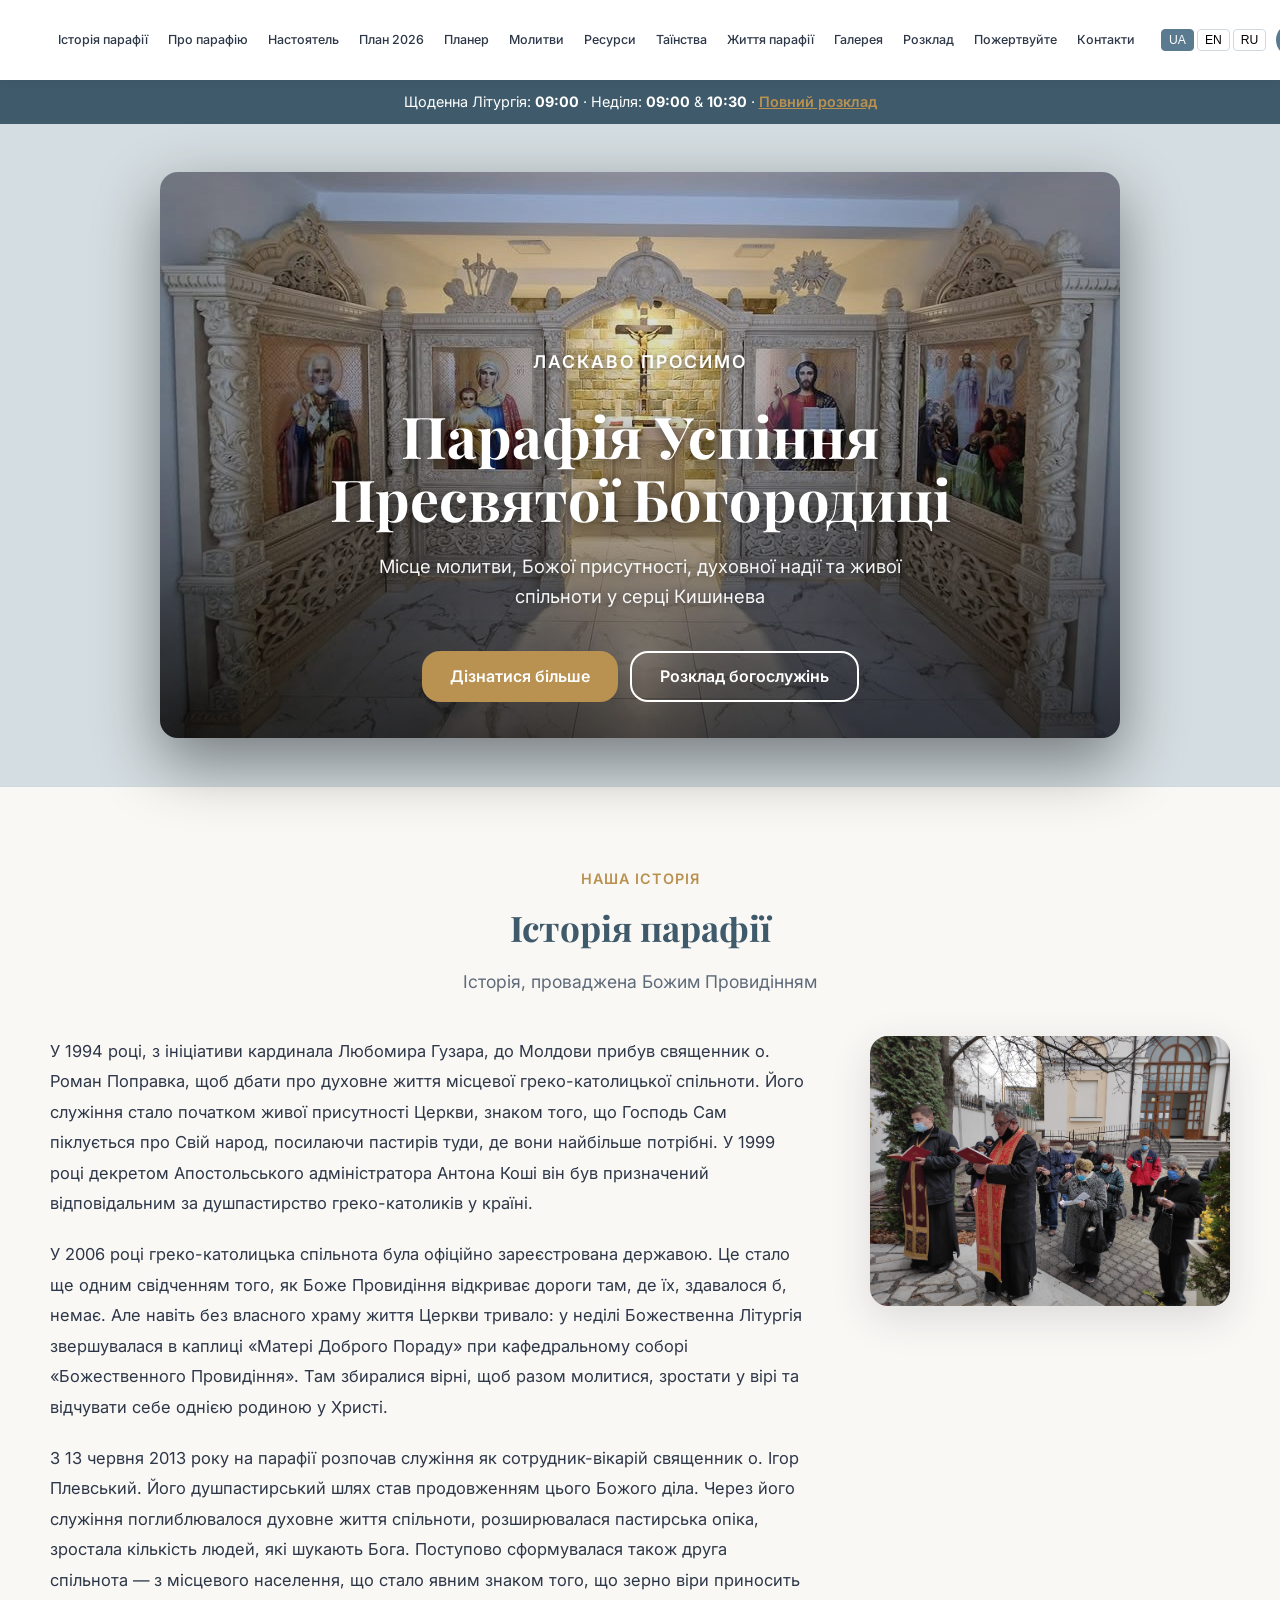
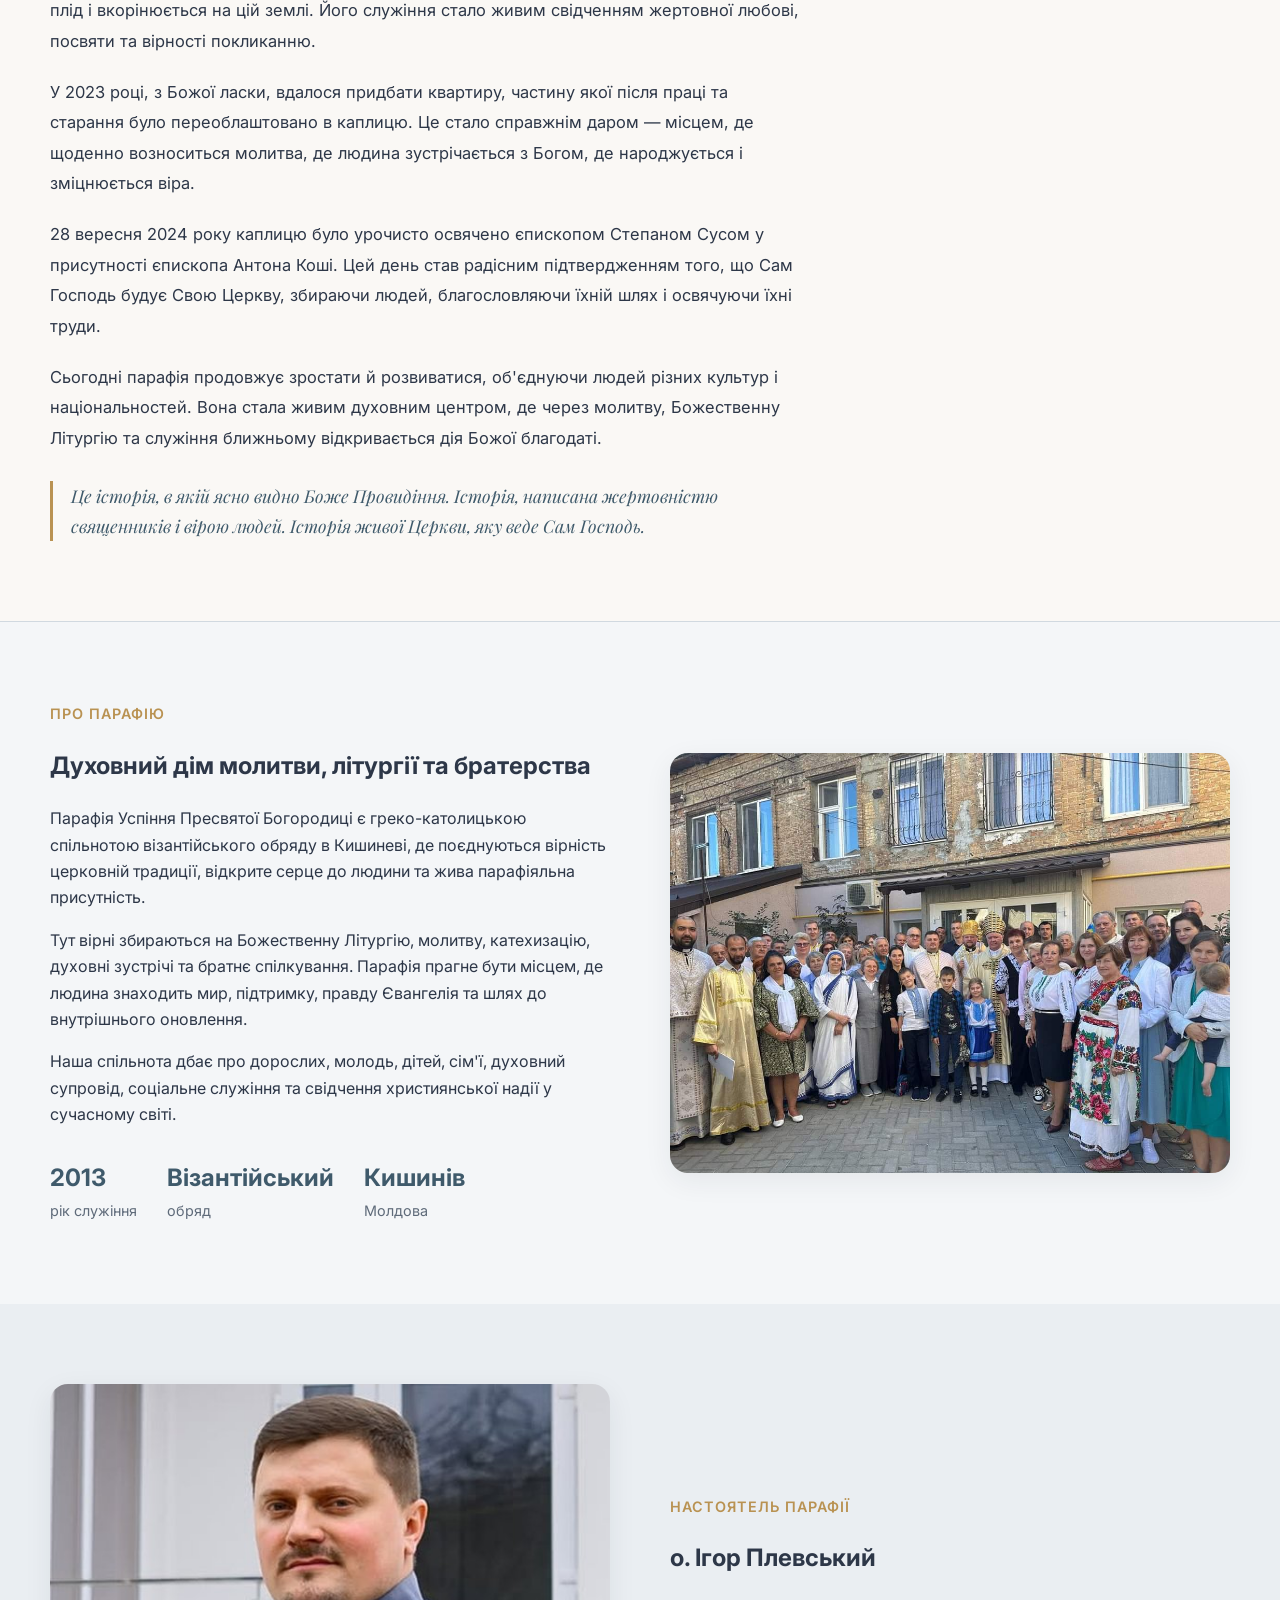
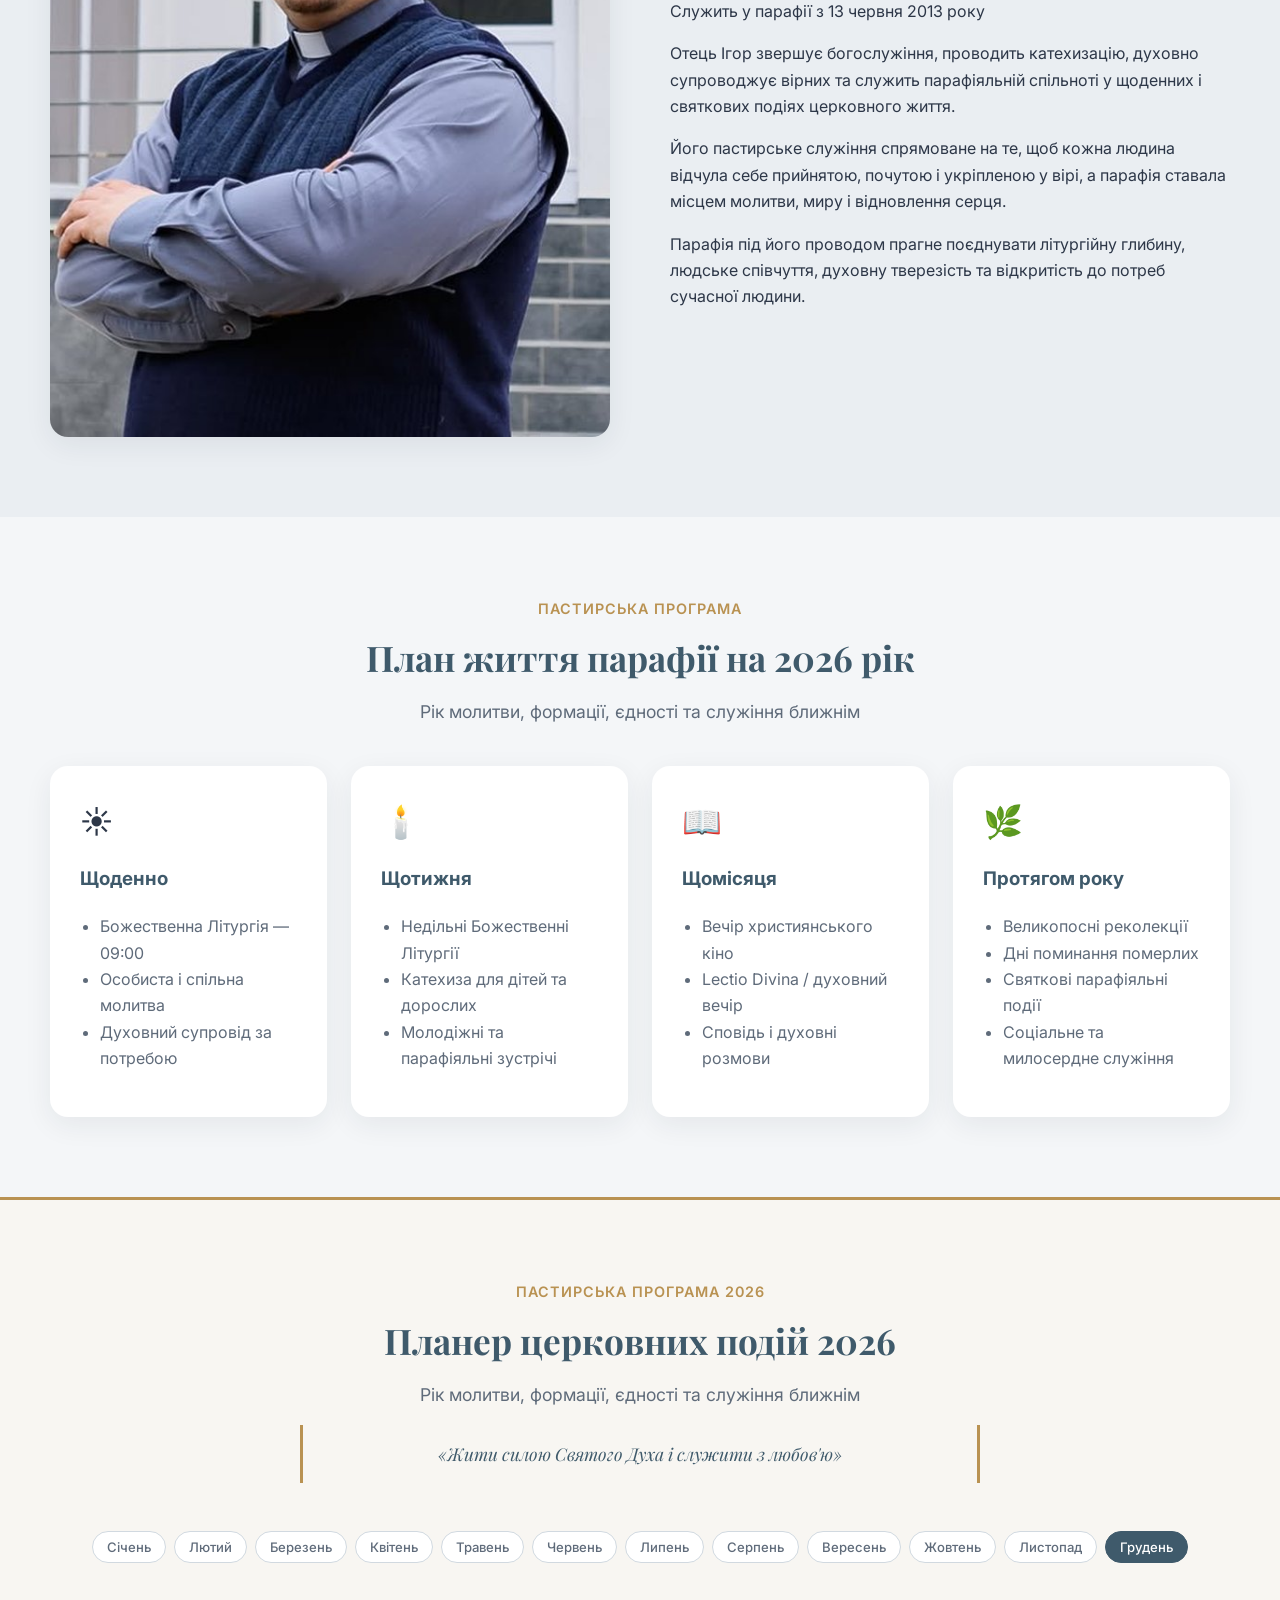
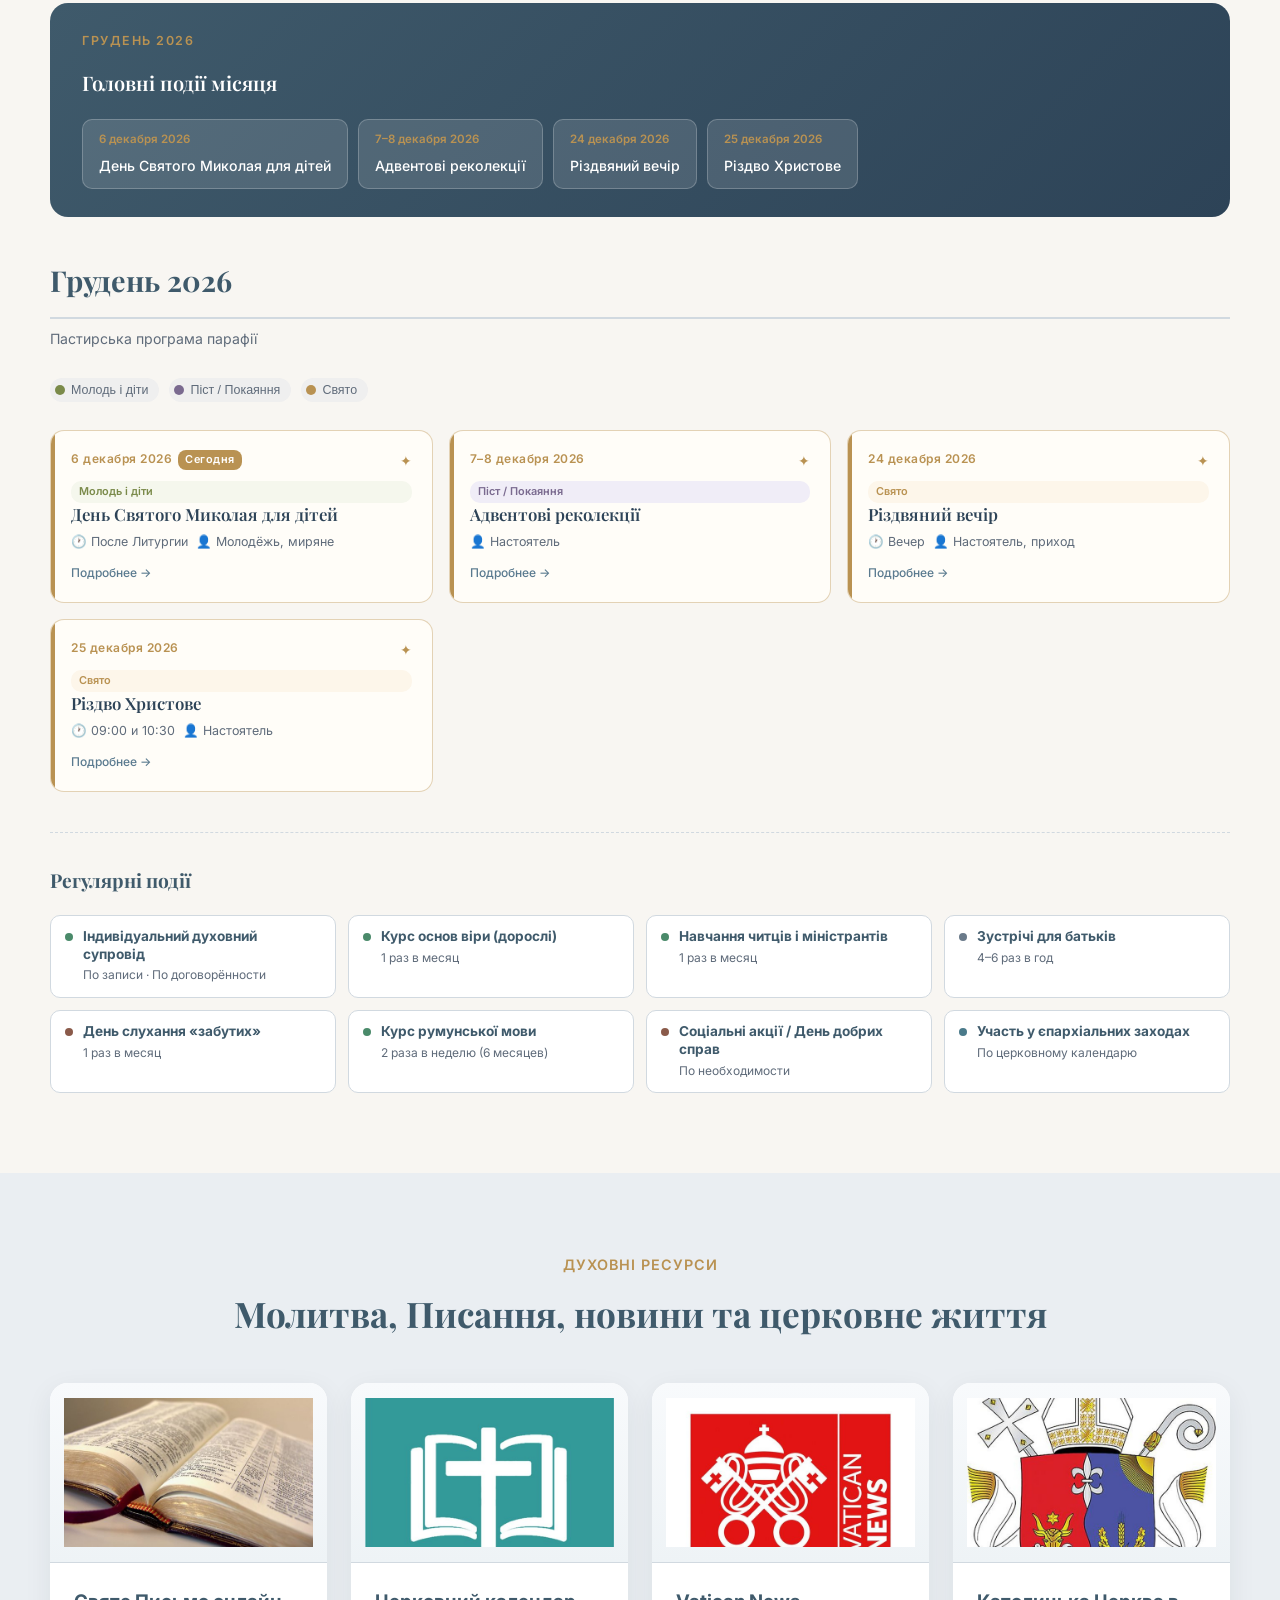
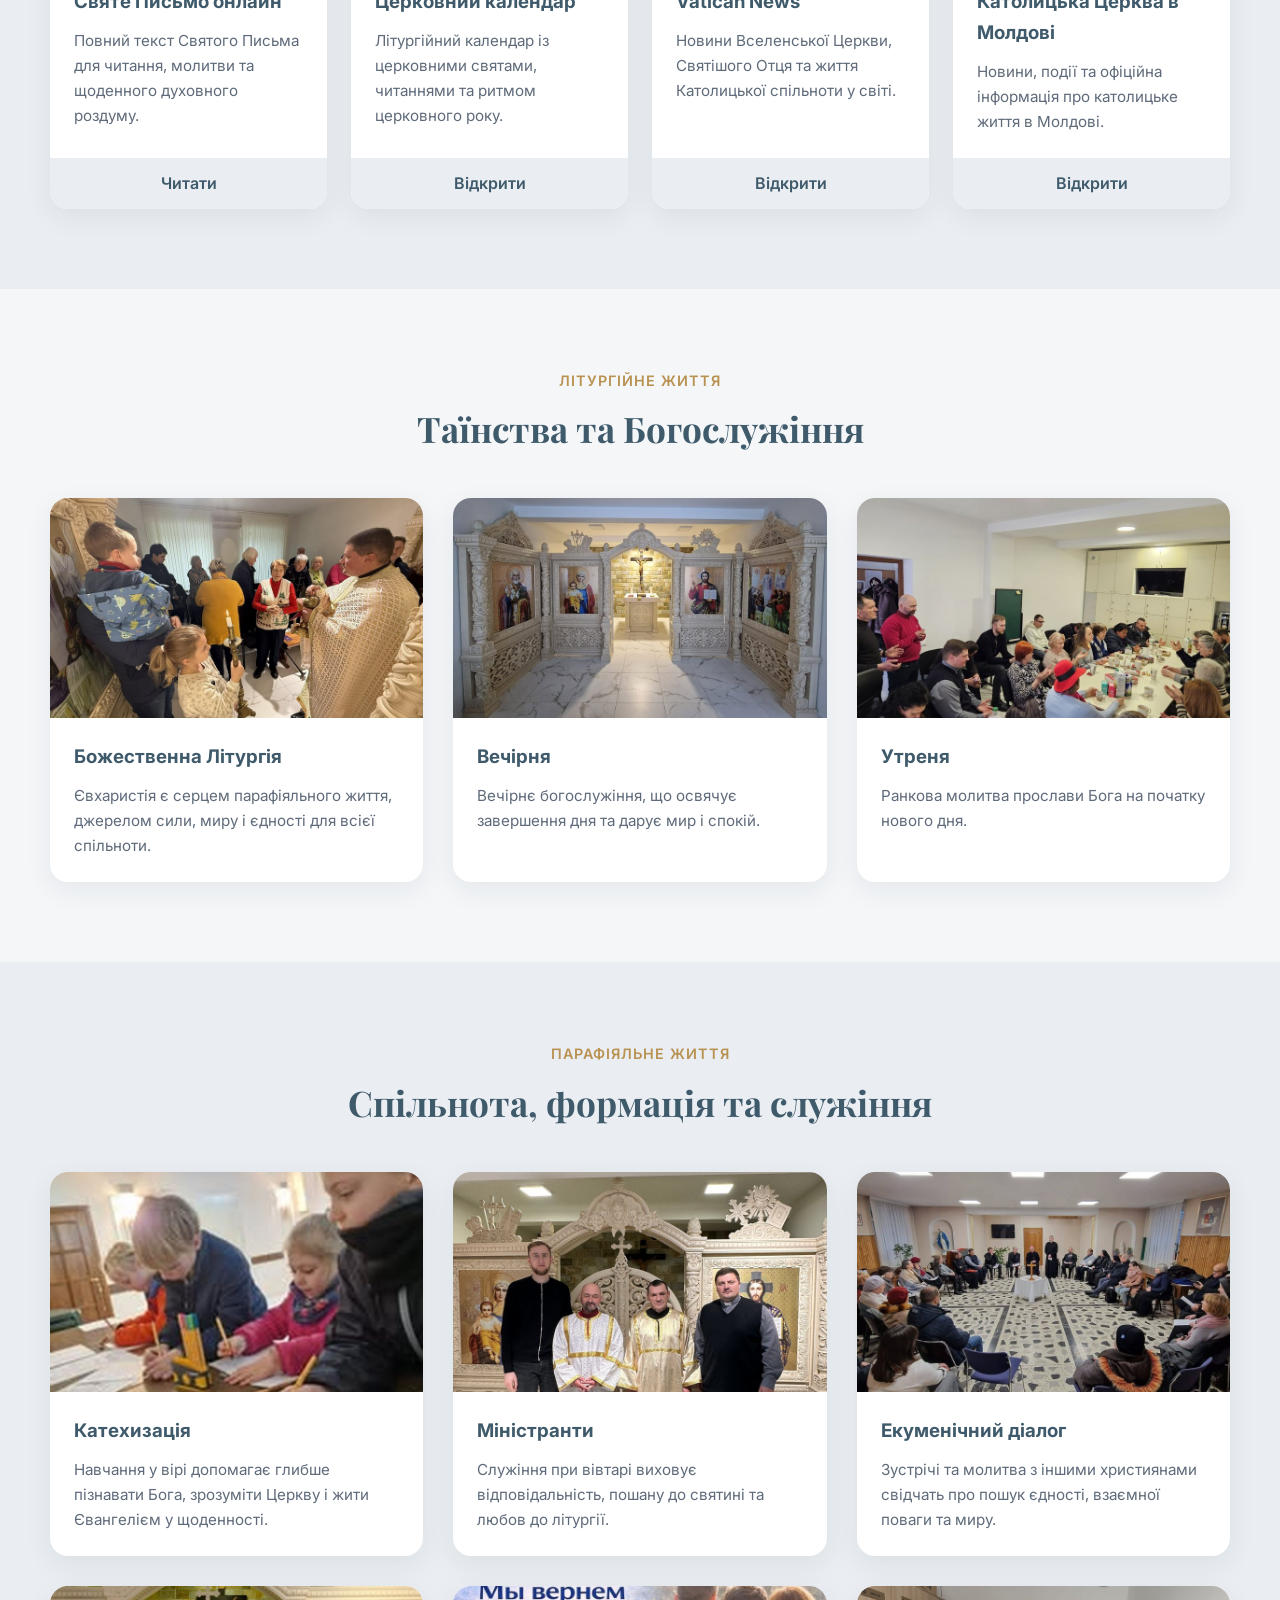
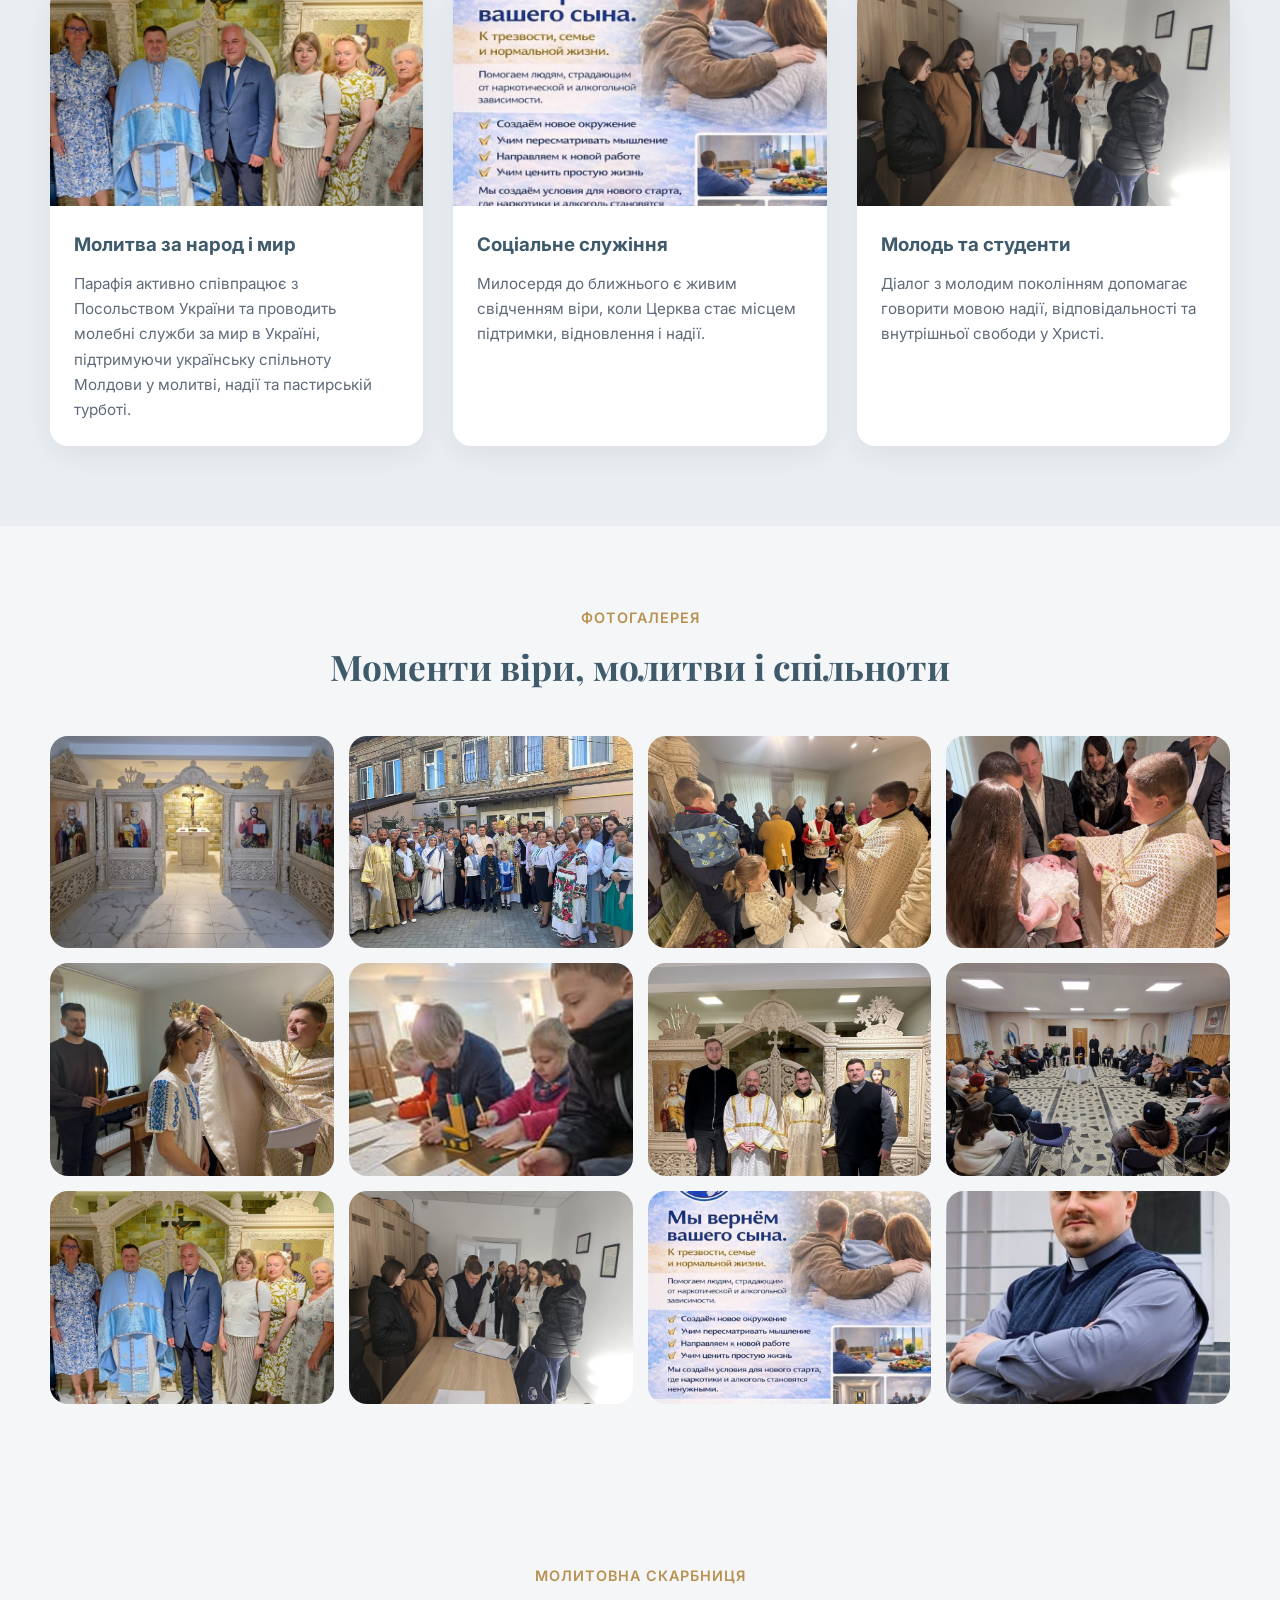
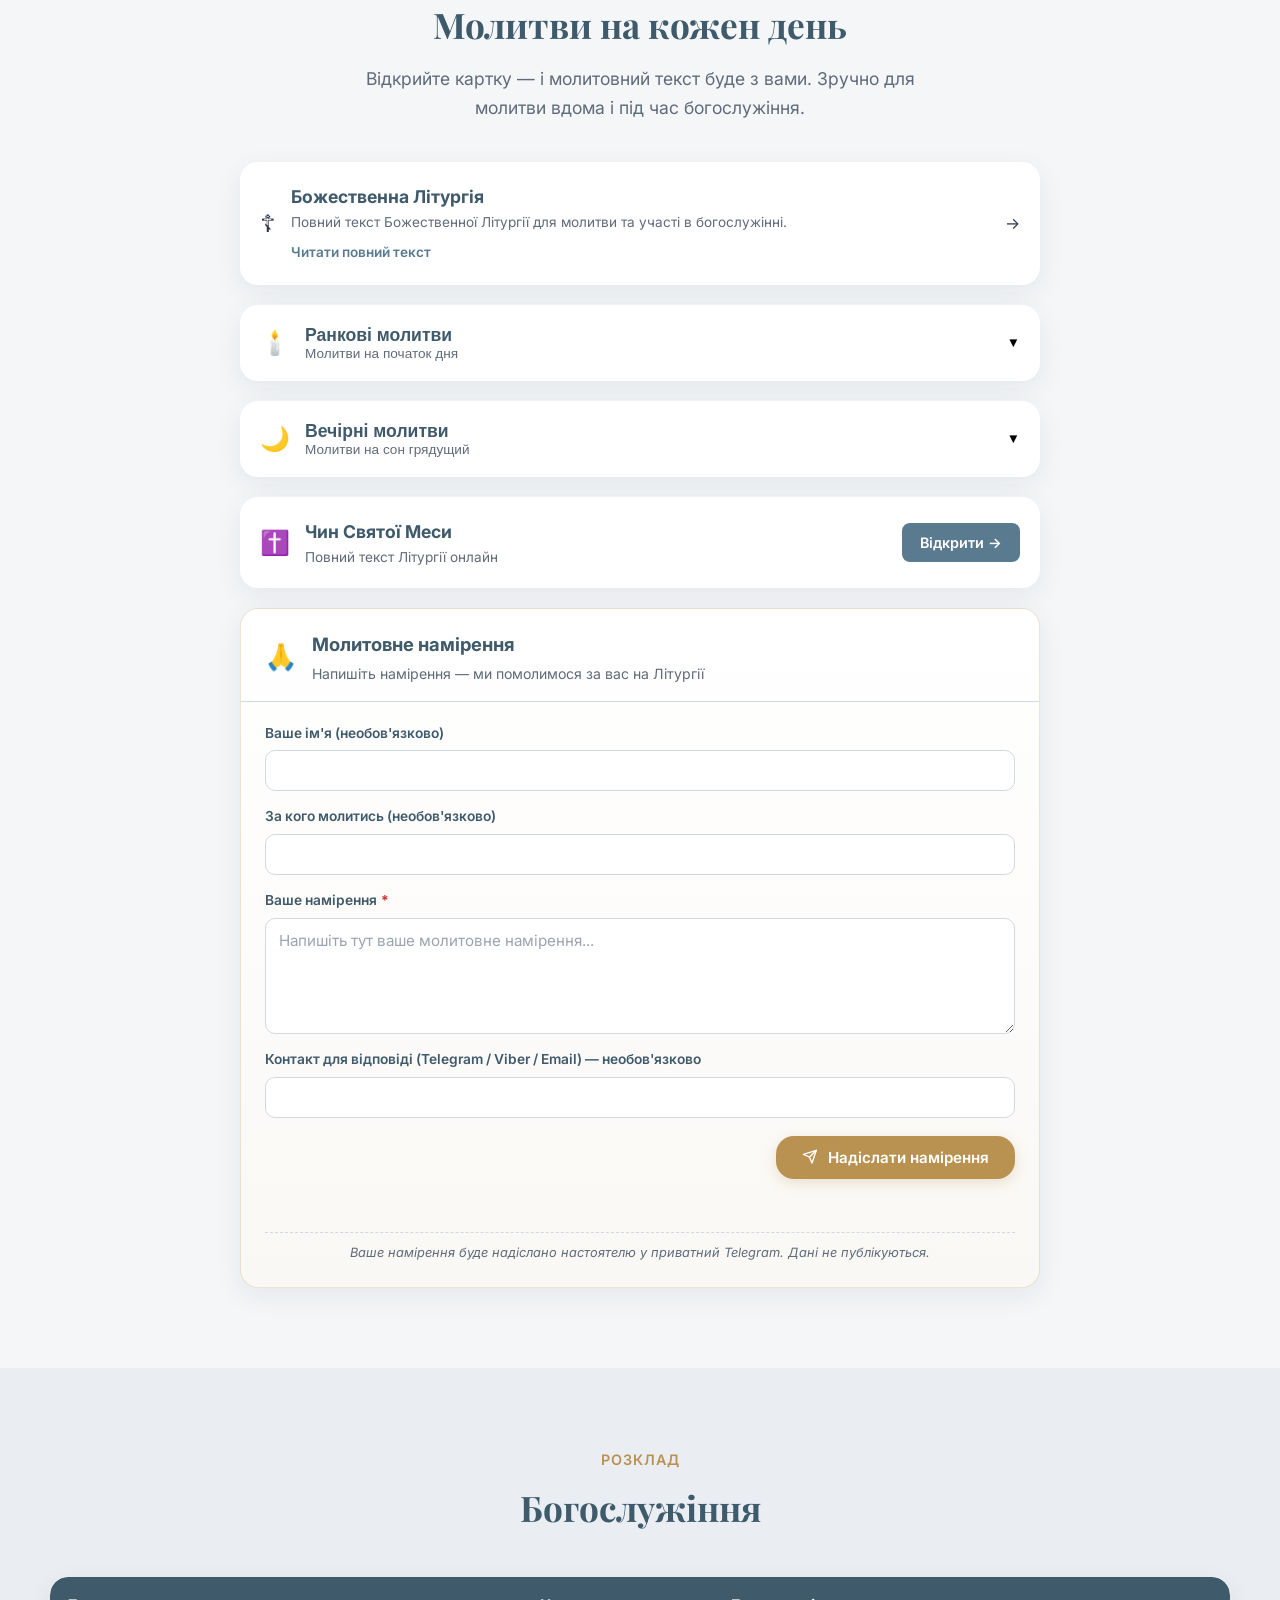
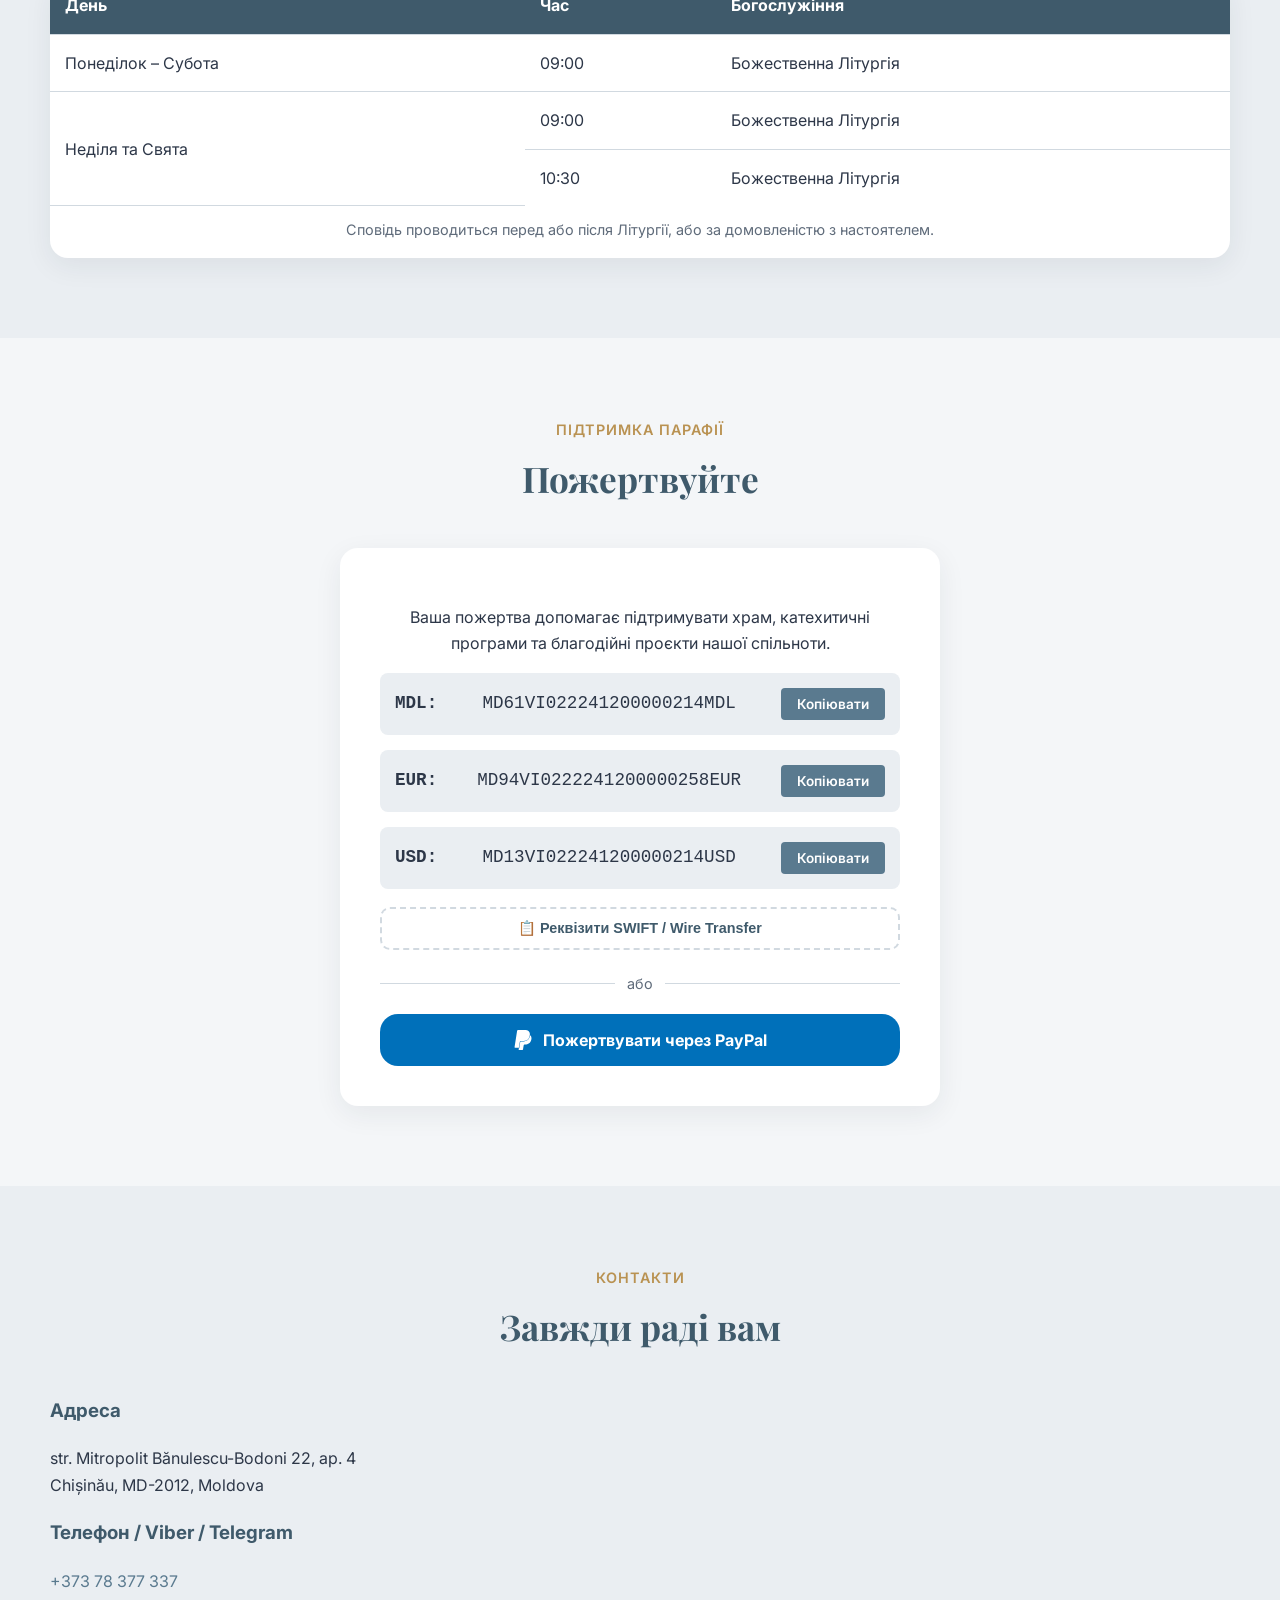
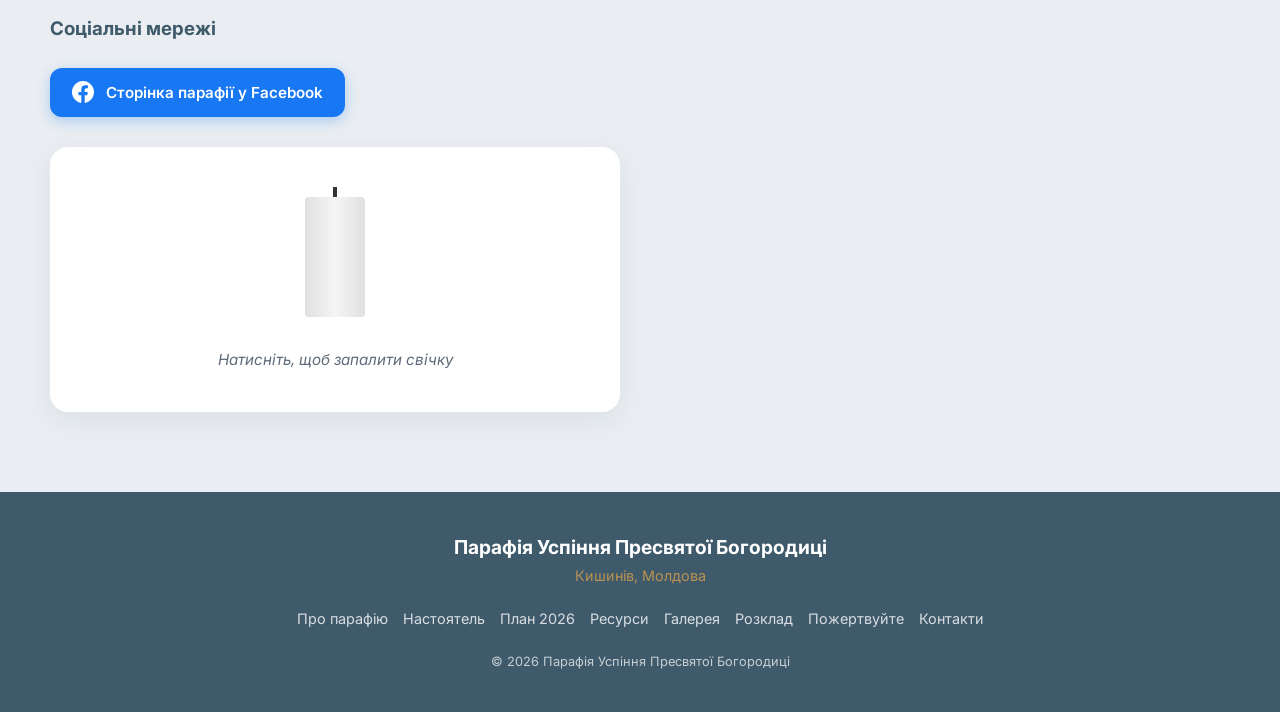
==== commit fff01306: "Add complete Ukrainian Divine Liturgy reader" ====
--- a/index.html
+++ b/index.html
@@ -39,7 +39,7 @@
   <link rel="preconnect" href="https://fonts.googleapis.com" />
   <link rel="preconnect" href="https://fonts.gstatic.com" crossorigin />
   <link href="https://fonts.googleapis.com/css2?family=Playfair+Display:wght@400;600;700&family=Inter:wght@300;400;500;600;700&display=swap" rel="stylesheet" />
-  <link rel="stylesheet" href="style.css?v=20260802-4" />
+  <link rel="stylesheet" href="style.css?v=20261102-1" />
   <link rel="stylesheet" href="planner-2026.css?v=20260421-1" />
 
   <link rel="icon" href="data:image/svg+xml,%3Csvg xmlns='http://www.w3.org/2000/svg' viewBox='0 0 32 32'%3E%3Crect width='32' height='32' rx='6' fill='%234e3b22'/%3E%3Crect x='14' y='4' width='4' height='24' fill='%23b99252'/%3E%3Crect x='6' y='11' width='20' height='4' fill='%23b99252'/%3E%3Crect x='10' y='21' width='12' height='3' rx='1' fill='%23b99252'/%3E%3C/svg%3E" type="image/svg+xml" />
@@ -544,6 +544,17 @@
 
         <div class="prayer-cards-grid">
 
+          <article class="prayer-card prayer-card-liturgy">
+            <a class="prayer-card-trigger prayer-liturgy-link" id="liturgy-card-link" href="bozhestvenna-liturhiya.html?ui=ua" aria-labelledby="liturgy-card-title">
+              <span class="prayer-card-icon" aria-hidden="true">☦</span>
+              <div class="prayer-card-meta">
+                <h3 id="liturgy-card-title" data-key="cardLiturgyTitle">Божественна Літургія</h3>
+                <p data-key="cardLiturgyDesc">Повний текст Божественної Літургії для молитви та участі в богослужінні.</p>
+                <span class="prayer-liturgy-action" data-key="cardLiturgyBtn">Читати повний текст</span>
+              </div>
+              <span class="prayer-card-arrow" aria-hidden="true">→</span>
+            </a>
+          </article>
           <article class="prayer-card" data-card="morning">
             <button class="prayer-card-trigger" onclick="togglePrayerCard('morning')" aria-expanded="false" aria-controls="card-morning">
               <span class="prayer-card-icon" aria-hidden="true">🕯️</span>
@@ -848,7 +859,8 @@
     </div>
   </div>
 
-  <script src="script.js?v=20260802-4"></script>
+  <script src="prayer-font-size.js?v=20261102-1"></script>
+  <script src="script.js?v=20261102-1"></script>
   <script src="events-2026.js?v=20260421-1"></script>
   <script src="planner-2026.js?v=20260421-1"></script>
 </body>
--- a/style.css
+++ b/style.css
@@ -915,3 +915,9 @@
   .intention-form { padding: 16px 18px 20px; gap: 12px; }
   .intention-submit-btn { width: 100%; min-width: 0; }
 }
+
+/* Full Liturgy card uses the existing prayer card geometry and tokens. */
+.prayer-liturgy-link { color: inherit; font-family: inherit; line-height: inherit; }
+.prayer-liturgy-action { display: inline-block; color: var(--primary); font-size: .85rem; font-weight: 600; margin-top: 8px; }
+.prayer-liturgy-link:hover .prayer-liturgy-action { color: var(--gold); }
+.prayer-liturgy-link:focus-visible { outline: 3px solid var(--primary); outline-offset: -4px; border-radius: var(--radius); }
